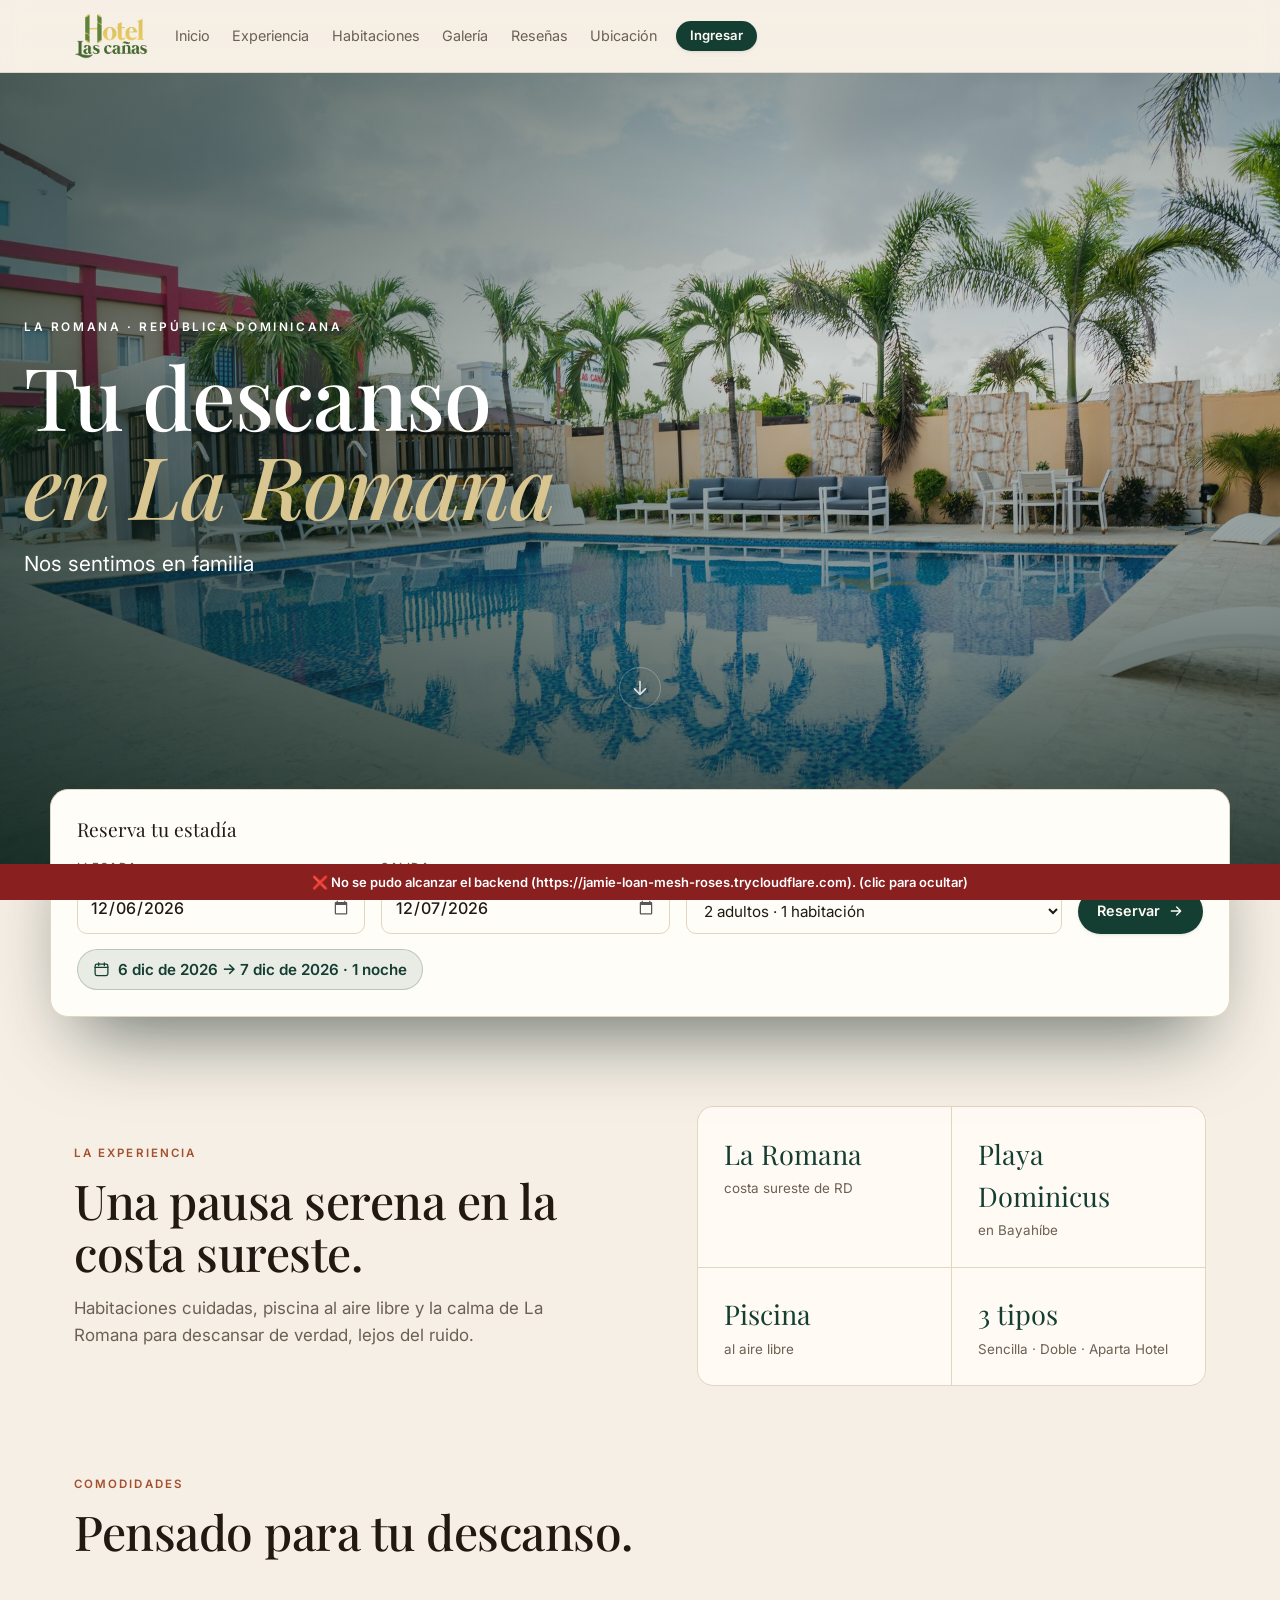
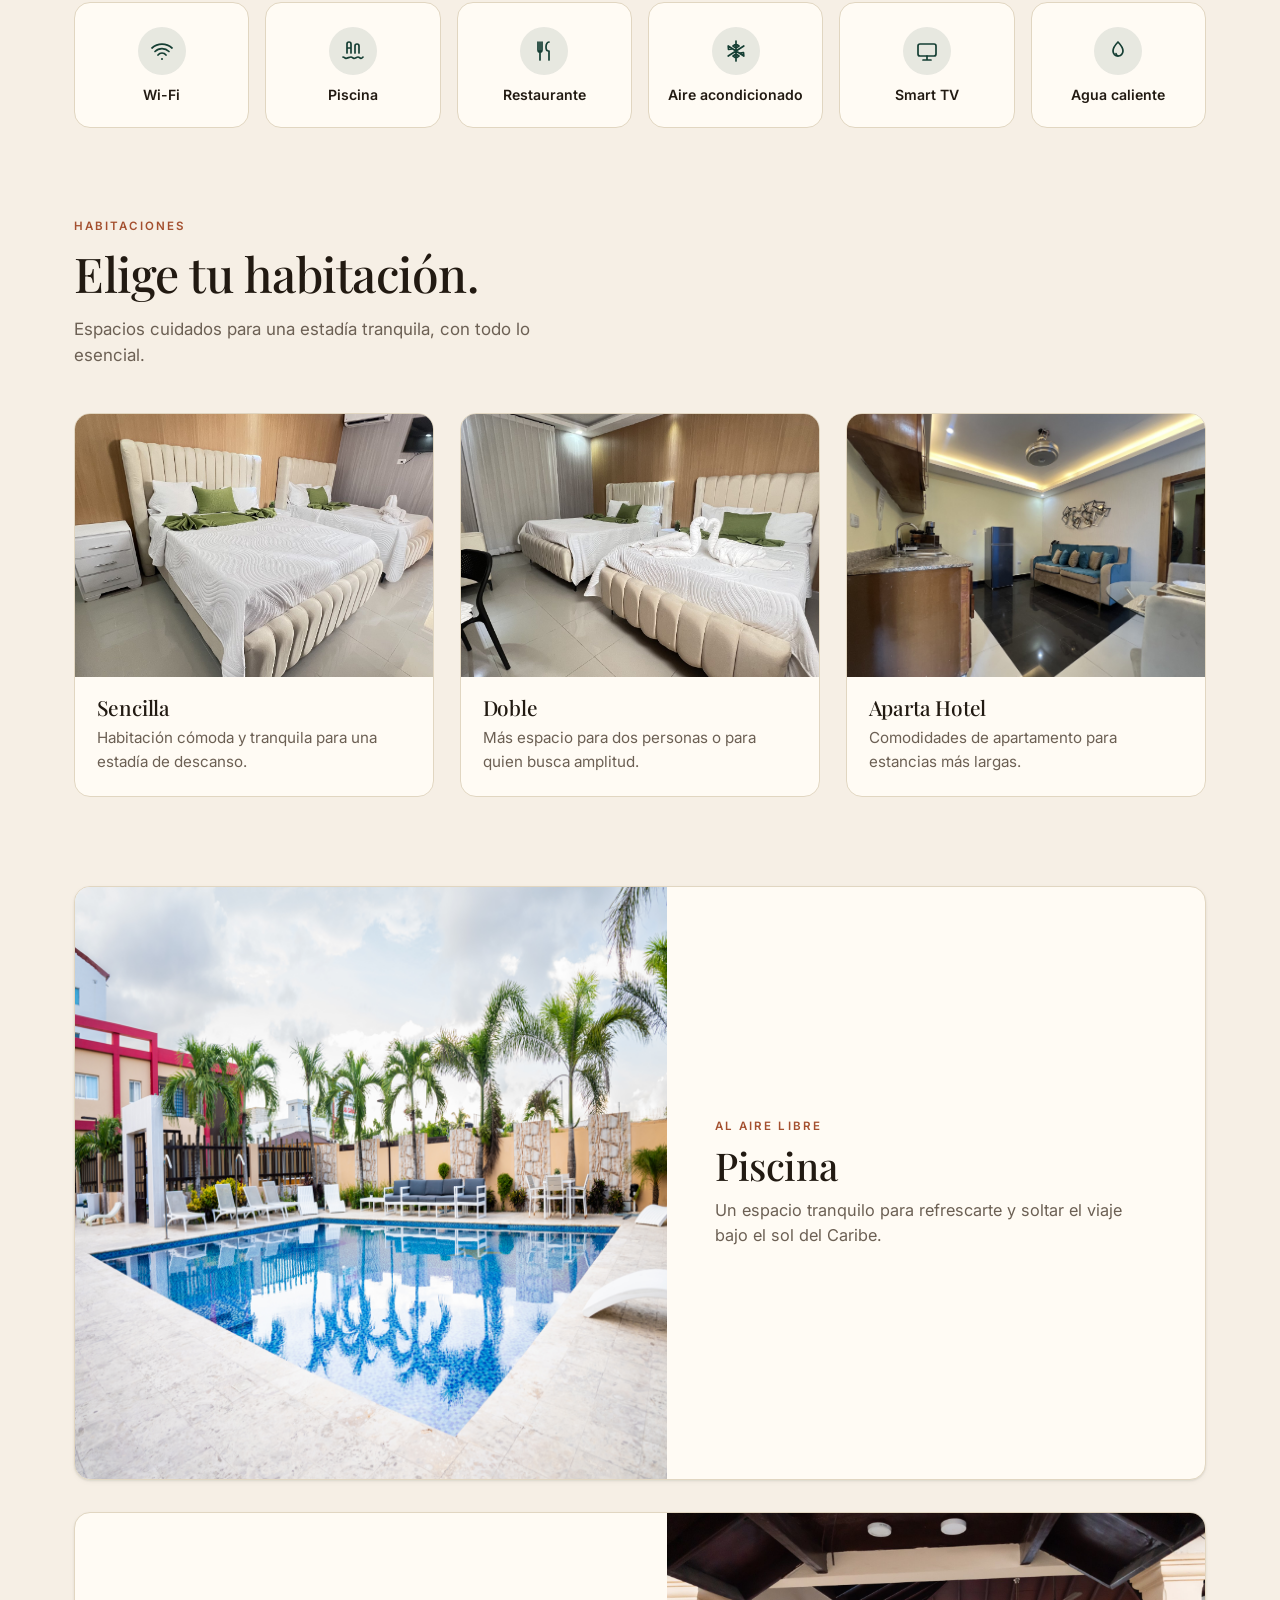
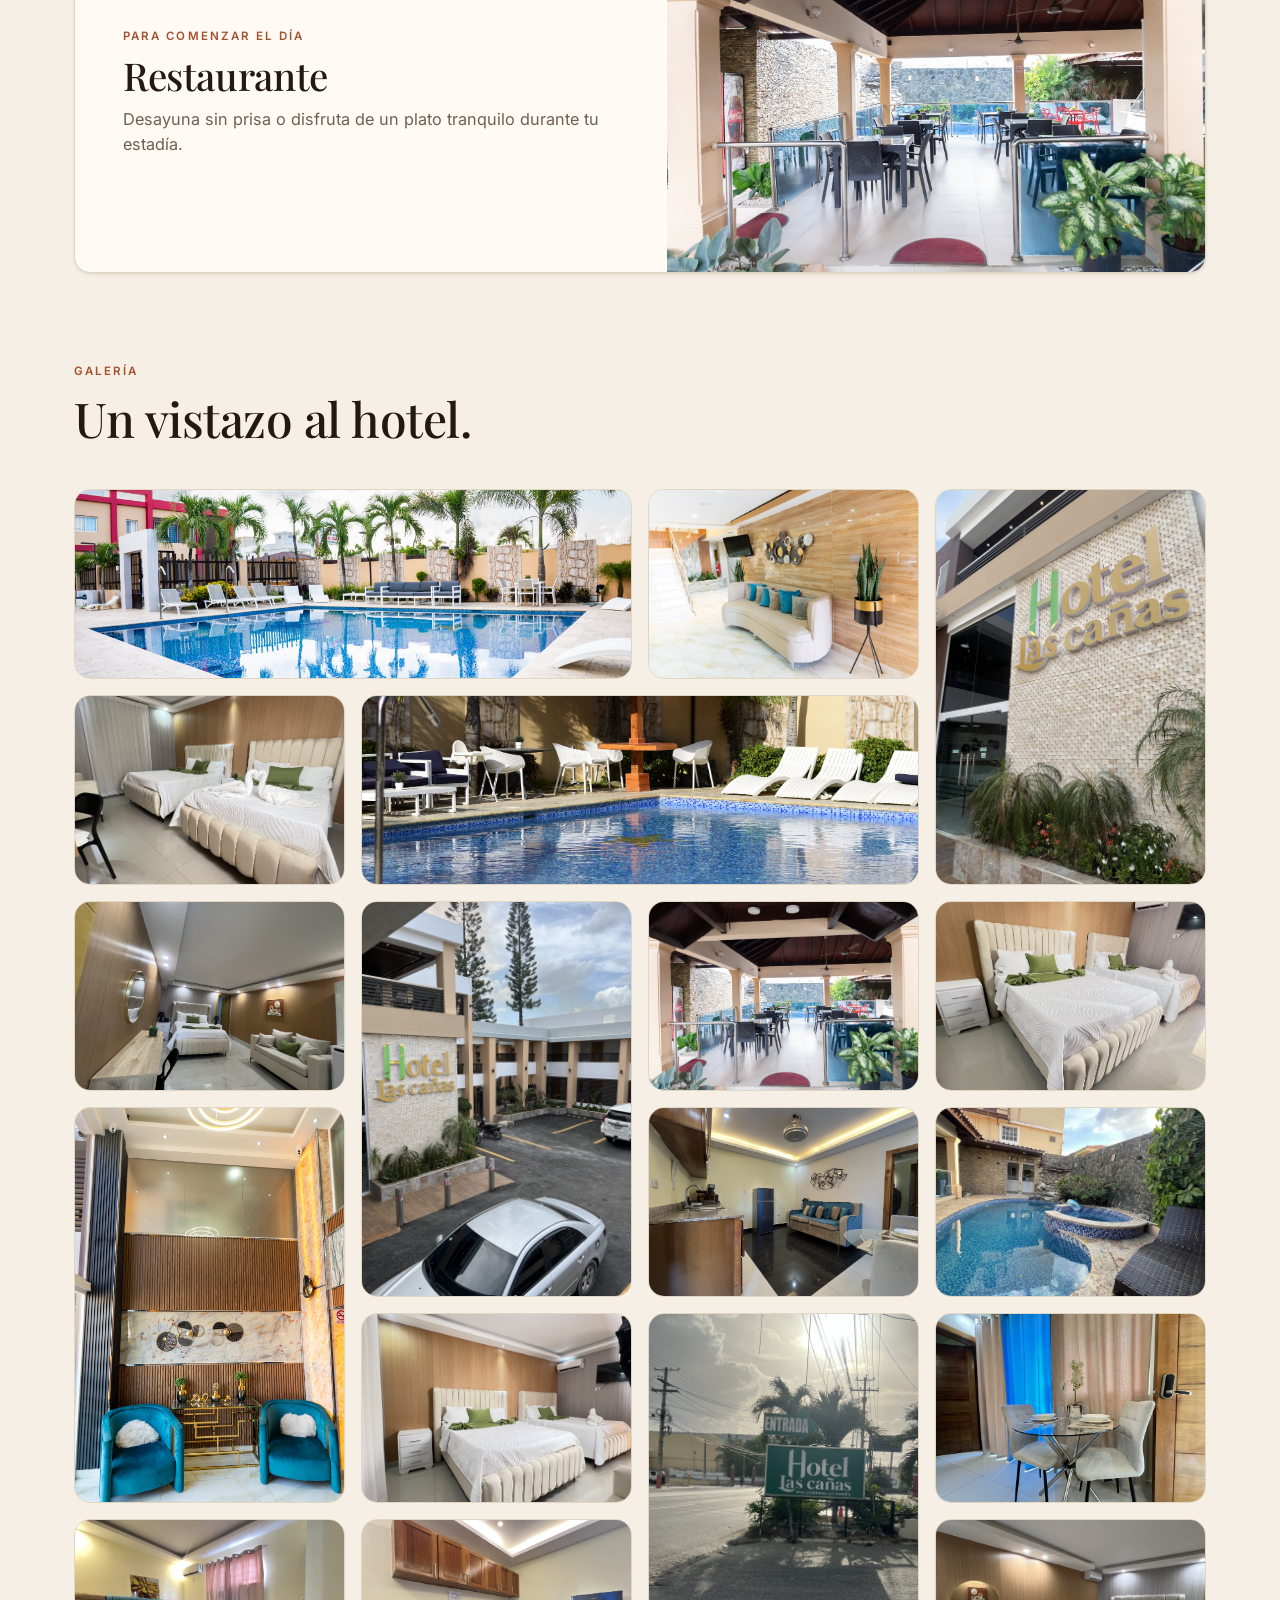
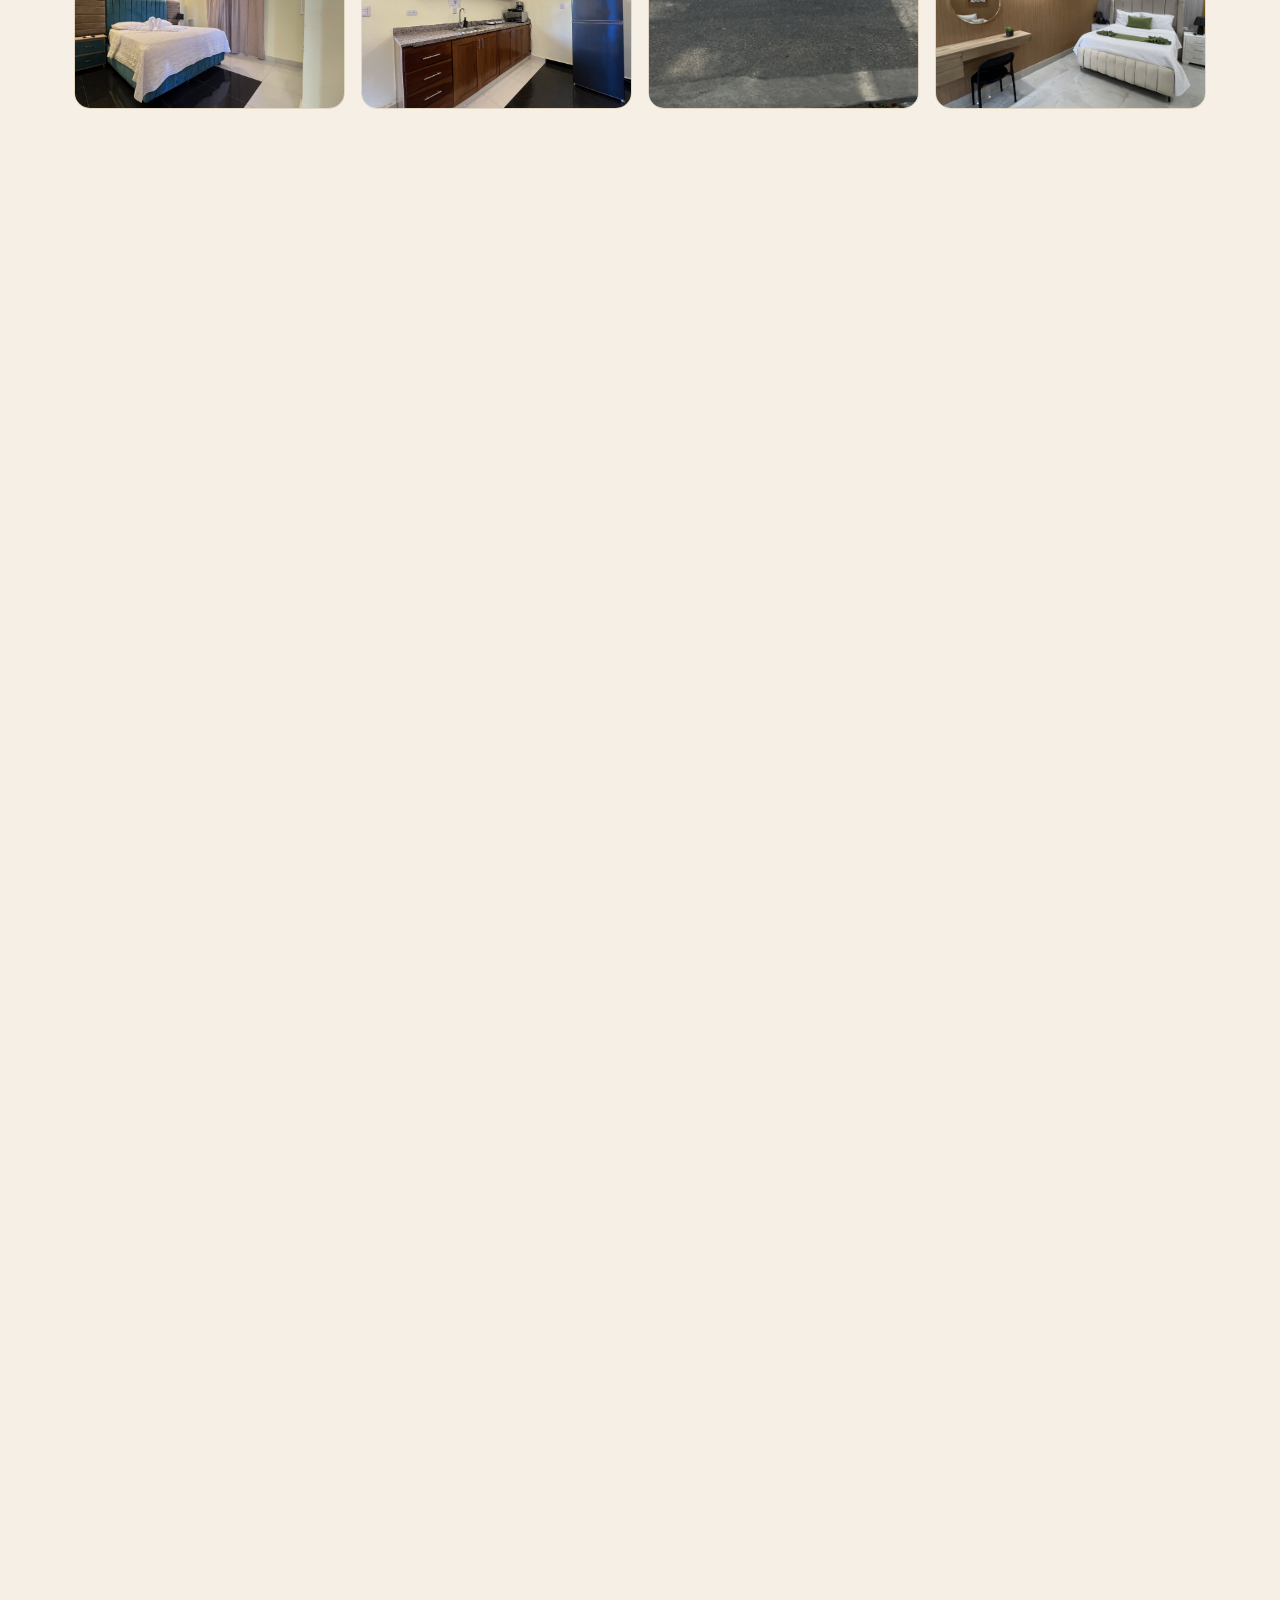
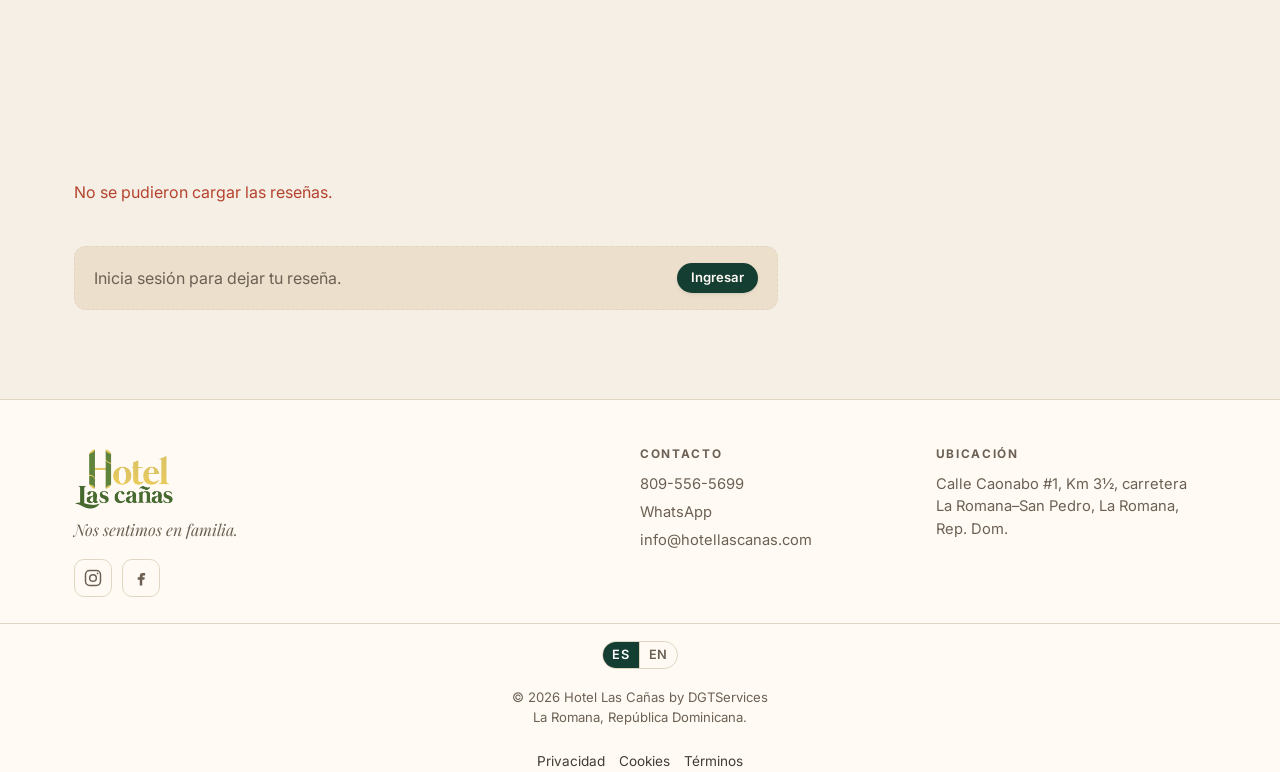
==== index.html @ 2f48aebf "Favicon: usar el logo del hotel (H de cañas) en vez del icono generico Nuevo favicon.png/ico + apple" ====
<!doctype html>
<html lang="es-DO">
<head>
  <meta charset="utf-8" />
  <meta name="viewport" content="width=device-width, initial-scale=1" />
  <title>Hotel Las Cañas · La Romana</title>
  <meta name="description" content="Hotel Las Cañas, un hotel acogedor en La Romana, República Dominicana, en la costa sureste cerca de Playa Dominicus. Tu descanso en La Romana." />
  <meta name="theme-color" content="#153e33" />
  <link rel="icon" type="image/png" href="favicon.png" />
  <link rel="icon" type="image/x-icon" href="favicon.ico" />
  <link rel="apple-touch-icon" href="apple-touch-icon.png" />

  <!-- Aplica el tema antes de pintar (script externo, compatible con CSP estricta). -->
  <script src="theme-init.js?v=20261021d"></script>

  <!-- Pares tipográficos de los temas (serif de títulos + sans de cuerpo). -->
  <link rel="preconnect" href="https://fonts.googleapis.com" />
  <link rel="preconnect" href="https://fonts.gstatic.com" crossorigin />
  <link rel="stylesheet" href="https://fonts.googleapis.com/css2?family=Cormorant+Garamond:wght@500;600;700&family=Inter:wght@400;500;600;700&family=Manrope:wght@400;500;600;700&family=Playfair+Display:wght@500;600;700&display=swap" />

  <link rel="stylesheet" href="styles.css?v=20261021d" />
</head>
<body>
  <!-- Enlace de salto para accesibilidad por teclado -->
  <a class="skip-link" href="#contenido" data-i18n="nav.skip">Saltar al contenido</a>

  <!-- Indicador de progreso de scroll (barra fina, color de acento del tema) -->
  <div class="scroll-progress" id="scrollProgress" aria-hidden="true"><i></i></div>

  <!-- ===== Barra de navegación ===== -->
  <header class="nav" id="top">
    <div class="nav__inner">
      <a class="brand" href="#top" aria-label="Hotel Las Cañas, inicio" data-i18n-aria="nav.brandAria">
        <img class="brand__logo brand__logo--claro" src="assets/logo-lascanas.png" alt="Hotel Las Cañas" width="74" height="46" />
        <img class="brand__logo brand__logo--oscuro" src="assets/logo-lascanas-oro.png" alt="" aria-hidden="true" width="74" height="46" />
      </a>

      <nav class="nav__links" aria-label="Secciones del sitio" data-i18n-aria="nav.sectionsAria">
        <a href="#top" data-i18n="nav.inicio">Inicio</a>
        <a href="#experiencia" data-i18n="nav.experiencia">Experiencia</a>
        <a href="#habitaciones" data-i18n="nav.habitaciones">Habitaciones</a>
        <a href="#galeria" data-i18n="nav.galeria">Galería</a>
        <a href="#resenas" data-i18n="nav.resenas">Reseñas</a>
        <a href="#ubicacion" data-i18n="nav.ubicacion">Ubicación</a>
      </nav>

      <!-- Cuenta + "Cancelar reserva": junto a Ubicación -->
      <button type="button" class="linkish nav__cancel" id="openCancel" data-i18n="nav.cancelar" hidden>Cancelar reserva</button>
      <div class="account" id="account" aria-live="polite">
        <!-- JS inserta: botones Ingresar/Crear cuenta  ó  nombre + Salir -->
      </div>

      <div class="nav__actions">
        <!-- Selector de tema (oculto por CSS; se conserva el markup para app.js) -->
        <div class="theme" id="theme">
          <button type="button" class="theme__btn" id="themeBtn" aria-haspopup="true" aria-expanded="false" aria-controls="themeMenu">
            <svg viewBox="0 0 24 24" width="17" height="17" fill="none" stroke="currentColor" stroke-width="1.7" stroke-linecap="round" stroke-linejoin="round" aria-hidden="true"><circle cx="13.5" cy="6.5" r="1.3"/><circle cx="17.5" cy="10.5" r="1.3"/><circle cx="8.5" cy="7.5" r="1.3"/><circle cx="6.5" cy="12.5" r="1.3"/><path d="M12 3a9 9 0 1 0 0 18c.9 0 1.5-.7 1.5-1.5 0-.4-.2-.8-.4-1-.3-.3-.4-.6-.4-1 0-.8.7-1.5 1.5-1.5H16a5 5 0 0 0 5-5c0-4.4-4-8-9-8Z"/></svg>
            <span class="theme__label" data-i18n="theme.btn">Tema</span>
          </button>
          <div class="theme__menu" id="themeMenu" role="menu" aria-label="Elegir tema" data-i18n-aria="theme.menuAria" hidden>
            <p class="theme__title" data-i18n="theme.title">Tema</p>
            <button type="button" class="theme__opt" role="menuitemradio" data-theme="esmeralda" aria-checked="true">
              <span class="theme__swatch" aria-hidden="true"><i style="background:#153e33"></i><i style="background:#bd603f"></i><i style="background:#f6efe5"></i></span>
              Esmeralda
            </button>
            <button type="button" class="theme__opt" role="menuitemradio" data-theme="costa-azul" aria-checked="false">
              <span class="theme__swatch" aria-hidden="true"><i style="background:#16324f"></i><i style="background:#bf9638"></i><i style="background:#edf2f3"></i></span>
              Costa Azul
            </button>
            <button type="button" class="theme__opt" role="menuitemradio" data-theme="carbon-oro" aria-checked="false">
              <span class="theme__swatch" aria-hidden="true"><i style="background:#191813"></i><i style="background:#c9a96b"></i><i style="background:#ece7df"></i></span>
              Carbón &amp; Oro
            </button>
            <button type="button" class="theme__opt" role="menuitemradio" data-theme="editorial-blanco" aria-checked="false">
              <span class="theme__swatch" aria-hidden="true"><i style="background:#1a1a1a"></i><i style="background:#b0553c"></i><i style="background:#faf8f3"></i></span>
              Editorial Blanco
            </button>
          </div>
        </div>

        <!-- Menú móvil -->
        <button type="button" class="nav__burger" id="burger" aria-expanded="false" aria-controls="mobileMenu" aria-label="Abrir menú" data-i18n-aria="nav.burger">
          <span></span><span></span><span></span>
        </button>
      </div>
    </div>

    <!-- Menú desplegable en móvil -->
    <div class="nav__mobile" id="mobileMenu" hidden>
      <a href="#experiencia" data-i18n="nav.experiencia">Experiencia</a>
      <a href="#habitaciones" data-i18n="nav.habitaciones">Habitaciones</a>
      <a href="#galeria" data-i18n="nav.galeria">Galería</a>
      <a href="#resenas" data-i18n="nav.resenas">Reseñas</a>
      <a href="#ubicacion" data-i18n="nav.ubicacion">Ubicación</a>
      <a href="https://wa.me/18095565699" target="_blank" rel="noopener" data-c="wa">WhatsApp</a>
      <button type="button" class="linkish" id="openCancelMobile" data-i18n="nav.cancelar">Cancelar reserva</button>
      <div class="account account--mobile" id="accountMobile"></div>
    </div>
  </header>

  <main id="contenido">
    <!-- ===== Hero cinematográfico a sangre completa ===== -->
    <section class="hero" id="inicio" aria-labelledby="heroTitle">
      <div class="hero__media">
        <img class="hero__img" src="assets/hero.jpg?v=20261021d" alt="Piscina del Hotel Las Cañas rodeada de palmeras" />
        <div class="hero__scrim" aria-hidden="true"></div>
      </div>
      <div class="hero__content">
        <p class="hero__eyebrow reveal" data-i18n="hero.eyebrow">La Romana · República Dominicana</p>
        <h1 id="heroTitle" class="hero__title reveal" data-i18n-html="hero.title">Tu descanso<br /><em>en La Romana</em></h1>
        <p class="hero__lede reveal" data-i18n="hero.lede">
          Nos sentimos en familia
        </p>
      </div>
      <a class="hero__scroll" href="#experiencia" aria-label="Desplázate para ver más" data-i18n-aria="hero.scrollAria">
        <svg viewBox="0 0 24 24" width="22" height="22" fill="none" stroke="currentColor" stroke-width="1.8" stroke-linecap="round" stroke-linejoin="round" aria-hidden="true"><path d="M12 5v14M6 13l6 6 6-6"/></svg>
      </a>
    </section>

    <!-- ===== Barra de reserva flotante (superpuesta al hero) ===== -->
    <div class="bookingwrap">
      <section class="bookingbar" id="reservar" aria-labelledby="bookingTitle">
        <h2 id="bookingTitle" class="sr-only" data-i18n="booking.srTitle">Buscar disponibilidad</h2>
        <form class="booking__card" id="reservaForm" novalidate>
          <p class="booking__cardtitle" data-i18n="booking.cardtitle">Reserva tu estadía</p>
          <div class="booking__grid">
            <div class="field field--date">
              <label for="llegada" data-i18n="booking.llegada">Llegada</label>
              <input type="date" id="llegada" name="llegada" required autocomplete="off" />
            </div>
            <div class="field field--date">
              <label for="salida" data-i18n="booking.salida">Salida</label>
              <input type="date" id="salida" name="salida" required autocomplete="off" />
            </div>
            <div class="field">
              <label for="huespedes" data-i18n="booking.huespedes">Huéspedes</label>
              <select id="huespedes" name="huespedes">
                <option value="1 adulto · 1 habitación" data-i18n="booking.g1">1 adulto · 1 habitación</option>
                <option value="2 adultos · 1 habitación" selected data-i18n="booking.g2">2 adultos · 1 habitación</option>
                <option value="3 adultos · 1 habitación" data-i18n="booking.g3">3 adultos · 1 habitación</option>
                <option value="4 adultos · 2 habitaciones" data-i18n="booking.g4">4 adultos · 2 habitaciones</option>
              </select>
            </div>
            <button type="submit" class="btn btn--solid booking__go" id="verDisponibilidad">
              <span data-i18n="booking.go">Reservar</span>
              <svg viewBox="0 0 24 24" width="16" height="16" fill="none" stroke="currentColor" stroke-width="2" stroke-linecap="round" stroke-linejoin="round" aria-hidden="true"><path d="M5 12h14M13 6l6 6-6 6"/></svg>
            </button>
          </div>
          <p class="booking__summary" id="fechasResumen" aria-live="polite" hidden>
            <svg viewBox="0 0 24 24" width="17" height="17" fill="none" stroke="currentColor" stroke-width="1.8" stroke-linecap="round" stroke-linejoin="round" aria-hidden="true"><rect x="3" y="4.5" width="18" height="16" rx="2.5"/><path d="M3 9h18M8 2.5v4M16 2.5v4"/></svg>
            <span id="fechasResumenText"></span>
          </p>
          <p class="booking__hint" id="bookingHint" role="status"></p>
        </form>
      </section>
    </div>

    <!-- ===== Intro / experiencia + datos ===== -->
    <section class="section intro" id="experiencia" aria-labelledby="introTitle">
      <div class="shell intro__grid">
        <div class="intro__text reveal">
          <p class="eyebrow" data-i18n="intro.eyebrow">La experiencia</p>
          <h2 id="introTitle" data-i18n="intro.title">Una pausa serena en la costa sureste.</h2>
          <p class="lede" data-i18n="intro.lede">
            Habitaciones cuidadas, piscina al aire libre y la calma de La Romana
            para descansar de verdad, lejos del ruido.
          </p>
        </div>
        <ul class="intro__stats reveal">
          <li><span class="intro__stat" data-i18n="intro.stat1">La Romana</span><span class="intro__lbl" data-i18n="intro.lbl1">costa sureste de RD</span></li>
          <li><span class="intro__stat" data-i18n="intro.stat2">Playa Dominicus</span><span class="intro__lbl" data-i18n="intro.lbl2">en Bayahíbe</span></li>
          <li><span class="intro__stat" data-i18n="intro.stat3">Piscina</span><span class="intro__lbl" data-i18n="intro.lbl3">al aire libre</span></li>
          <li><span class="intro__stat" data-i18n="intro.stat4">3 tipos</span><span class="intro__lbl" data-i18n="intro.lbl4">Sencilla · Doble · Aparta Hotel</span></li>
        </ul>
      </div>
    </section>

    <!-- ===== Amenidades con iconos ===== -->
    <section class="section amenities" aria-labelledby="amTitle">
      <div class="shell">
        <div class="section__head reveal">
          <p class="eyebrow" data-i18n="am.eyebrow">Comodidades</p>
          <h2 id="amTitle" data-i18n="am.title">Pensado para tu descanso.</h2>
        </div>
        <ul class="amenities__grid reveal">
          <li class="amenity">
            <span class="amenity__ic" aria-hidden="true"><svg viewBox="0 0 24 24" width="24" height="24" fill="none" stroke="currentColor" stroke-width="1.7" stroke-linecap="round" stroke-linejoin="round"><path d="M5 12.5a10 10 0 0 1 14 0M2 9a15 15 0 0 1 20 0M8 16a5 5 0 0 1 8 0"/><circle cx="12" cy="20" r="1" fill="currentColor" stroke="none"/></svg></span>
            <span class="amenity__name" data-i18n="am.wifi">Wi-Fi</span>
          </li>
          <li class="amenity">
            <span class="amenity__ic" aria-hidden="true"><svg viewBox="0 0 24 24" width="24" height="24" fill="none" stroke="currentColor" stroke-width="1.7" stroke-linecap="round" stroke-linejoin="round"><path d="M2 18c1.5 0 1.5 1.3 3 1.3S8.5 18 10 18s1.5 1.3 3 1.3S15.5 18 17 18s1.5 1.3 3 1.3 1.5-1.3 2-1.3M6 14V5a2 2 0 0 1 4 0v9M6 9h4M14 14V7a2 2 0 0 1 4 0v7"/></svg></span>
            <span class="amenity__name" data-i18n="am.piscina">Piscina</span>
          </li>
          <li class="amenity">
            <span class="amenity__ic" aria-hidden="true"><svg viewBox="0 0 24 24" width="24" height="24" fill="none" stroke="currentColor" stroke-width="1.7" stroke-linecap="round" stroke-linejoin="round"><path d="M6 3v8a2 2 0 0 0 4 0V3M8 3v18M17 3c-1.7 0-3 2-3 5s1 4 2.5 4H17v9"/></svg></span>
            <span class="amenity__name" data-i18n="am.restaurante">Restaurante</span>
          </li>
          <li class="amenity">
            <span class="amenity__ic" aria-hidden="true"><svg viewBox="0 0 24 24" width="24" height="24" fill="none" stroke="currentColor" stroke-width="1.7" stroke-linecap="round" stroke-linejoin="round"><path d="M12 2v20M4.2 7l15.6 10M19.8 7 4.2 17M12 5l-3 2 3 2 3-2zM12 19l-3-2 3-2 3 2zM4.2 7l.3 3.5 3.5-.7M19.8 17l-.3-3.5-3.5.7"/></svg></span>
            <span class="amenity__name" data-i18n="am.aire">Aire acondicionado</span>
          </li>
          <li class="amenity">
            <span class="amenity__ic" aria-hidden="true"><svg viewBox="0 0 24 24" width="24" height="24" fill="none" stroke="currentColor" stroke-width="1.7" stroke-linecap="round" stroke-linejoin="round"><rect x="3" y="5" width="18" height="12" rx="2"/><path d="M8 21h8M12 17v4"/></svg></span>
            <span class="amenity__name" data-i18n="am.tv">Smart TV</span>
          </li>
          <li class="amenity">
            <span class="amenity__ic" aria-hidden="true"><svg viewBox="0 0 24 24" width="24" height="24" fill="none" stroke="currentColor" stroke-width="1.7" stroke-linecap="round" stroke-linejoin="round"><path d="M12 3s5 5.2 5 9a5 5 0 0 1-10 0c0-3.8 5-9 5-9Z"/><path d="M12 17a3 3 0 0 1-2-2.5"/></svg></span>
            <span class="amenity__name" data-i18n="am.agua">Agua caliente</span>
          </li>
        </ul>
      </div>
    </section>

    <!-- ===== Catálogo de habitaciones (/api/catalogo) ===== -->
    <section class="section rooms" aria-labelledby="roomsTitle">
      <div class="shell">
        <div class="section__head reveal">
          <p class="eyebrow" data-i18n="rooms.eyebrow">Habitaciones</p>
          <h2 id="roomsTitle" data-i18n="rooms.title">Elige tu habitación.</h2>
          <p class="lede" data-i18n="rooms.lede">Espacios cuidados para una estadía tranquila, con todo lo esencial.</p>
        </div>
        <div class="rooms__grid" id="habitaciones">
          <p class="stay__loading" id="catalogoMsg" data-i18n="rooms.loading">Cargando habitaciones…</p>
        </div>
      </div>
    </section>

    <!-- ===== Experiencia editorial: piscina y restaurante ===== -->
    <section class="section features" aria-labelledby="featuresTitle">
      <h2 id="featuresTitle" class="sr-only" data-i18n="feat.srTitle">Piscina y restaurante</h2>
      <div class="shell features__stack">
        <article class="feature reveal">
          <figure class="feature__media"><img src="assets/piscina-grande.jpg" alt="Piscina grande del Hotel Las Cañas rodeada de palmeras" data-i18n-alt="feat.p.alt" loading="lazy" /></figure>
          <div class="feature__text">
            <p class="eyebrow" data-i18n="feat.p.eyebrow">Al aire libre</p>
            <h3 data-i18n="feat.p.title">Piscina</h3>
            <p data-i18n="feat.p.text">Un espacio tranquilo para refrescarte y soltar el viaje bajo el sol del Caribe.</p>
          </div>
        </article>
        <article class="feature feature--reverse reveal">
          <figure class="feature__media"><img src="assets/restaurante.jpg" alt="Mesa servida en el restaurante (imagen de muestra)" data-i18n-alt="feat.r.alt" loading="lazy" /></figure>
          <div class="feature__text">
            <p class="eyebrow" data-i18n="feat.r.eyebrow">Para comenzar el día</p>
            <h3 data-i18n="feat.r.title">Restaurante</h3>
            <p data-i18n="feat.r.text">Desayuna sin prisa o disfruta de un plato tranquilo durante tu estadía.</p>
          </div>
        </article>
      </div>
    </section>

    <!-- ===== Galería ===== -->
    <section class="section gallery" id="galeria" aria-labelledby="galTitle">
      <div class="shell">
        <div class="section__head reveal">
          <p class="eyebrow" data-i18n="gal.eyebrow">Galería</p>
          <h2 id="galTitle" data-i18n="gal.title">Un vistazo al hotel.</h2>
        </div>
        <div class="gallery__grid reveal" id="galeria-grid">
          <button type="button" class="gallery__item gallery__item--wide tilt3d"><img src="assets/hero.jpg?v=20261021d" alt="Piscina principal del hotel rodeada de palmeras" data-i18n-alt="gal.piscinaMain" loading="lazy" /></button>
          <button type="button" class="gallery__item tilt3d"><img src="assets/recepcion.jpg" alt="Recepción y lobby del hotel" data-i18n-alt="gal.recepcion" loading="lazy" /></button>
          <button type="button" class="gallery__item gallery__item--tall tilt3d"><img src="assets/fachada-logo.jpg" alt="Fachada con el logo del Hotel Las Cañas" loading="lazy" /></button>
          <button type="button" class="gallery__item tilt3d"><img src="assets/habitacion-doble.jpg" alt="Habitación doble" data-i18n-alt="gal.doble" loading="lazy" /></button>
          <button type="button" class="gallery__item gallery__item--wide tilt3d"><img src="assets/piscina-panoramica.jpg?v=20261021d" alt="Vista panorámica de la piscina" loading="lazy" /></button>
          <button type="button" class="gallery__item tilt3d"><img src="assets/suite.jpg" alt="Habitación amplia con sala de estar" loading="lazy" /></button>
          <button type="button" class="gallery__item gallery__item--tall tilt3d"><img src="assets/ubicacion.jpg" alt="Fachada y exterior del hotel" data-i18n-alt="gal.fachada" loading="lazy" /></button>
          <button type="button" class="gallery__item tilt3d"><img src="assets/restaurante.jpg" alt="Restaurante y terraza del hotel" data-i18n-alt="gal.restaurante" loading="lazy" /></button>
          <button type="button" class="gallery__item tilt3d"><img src="assets/habitacion-sencilla.jpg" alt="Habitación sencilla" data-i18n-alt="gal.sencilla" loading="lazy" /></button>
          <button type="button" class="gallery__item gallery__item--tall tilt3d"><img src="assets/lobby.jpg" alt="Sala de espera del lobby" loading="lazy" /></button>
          <button type="button" class="gallery__item tilt3d"><img src="assets/aparta-hotel.jpg" alt="Sala del Aparta Hotel" data-i18n-alt="gal.aparta" loading="lazy" /></button>
          <button type="button" class="gallery__item tilt3d"><img src="assets/piscina.jpg" alt="Piscina con jacuzzi del hotel" data-i18n-alt="gal.jacuzzi" loading="lazy" /></button>
          <button type="button" class="gallery__item tilt3d"><img src="assets/habitacion-02.jpg" alt="Habitación con dos camas" loading="lazy" /></button>
          <button type="button" class="gallery__item gallery__item--tall tilt3d"><img src="assets/entrada.jpg" alt="Entrada principal del hotel" loading="lazy" /></button>
          <button type="button" class="gallery__item tilt3d"><img src="assets/aparta-comedor.jpg" alt="Comedor del Aparta Hotel" loading="lazy" /></button>
          <button type="button" class="gallery__item tilt3d"><img src="assets/aparta-habitacion.jpg" alt="Dormitorio del Aparta Hotel" loading="lazy" /></button>
          <button type="button" class="gallery__item tilt3d"><img src="assets/aparta-cocina.jpg" alt="Cocina del Aparta Hotel" loading="lazy" /></button>
          <button type="button" class="gallery__item tilt3d"><img src="assets/habitacion-03.jpg" alt="Habitación con escritorio y cama" loading="lazy" /></button>
        </div>
      </div>
    </section>

    <!-- ===== Ubicación ===== -->
    <section class="section place" id="ubicacion" aria-labelledby="placeTitle">
      <div class="shell place__grid">
        <div class="place__text reveal">
          <p class="eyebrow" data-i18n="place.eyebrow">Dónde estamos</p>
          <h2 id="placeTitle" data-i18n="place.title">La Romana.</h2>
          <p class="lede" data-i18n="place.lede">
            En la costa sureste de la República Dominicana, cerca de Playa Dominicus.
            Ideal para unos días de descanso con el mar a la mano.
          </p>
          <p class="place__addr" data-c-text="addr">Calle Caonabo #1, Km 3½, carretera La Romana–San Pedro, La Romana, Rep. Dom.</p>
          <div class="place__cta">
            <a class="btn btn--solid" href="https://www.google.com/maps/search/Hotel+Las+Ca%C3%B1as+Calle+Caonabo+La+Romana" target="_blank" rel="noopener">
              <span data-i18n="place.map">Ver en el mapa</span>
              <svg viewBox="0 0 24 24" width="16" height="16" fill="none" stroke="currentColor" stroke-width="2" stroke-linecap="round" stroke-linejoin="round" aria-hidden="true"><path d="M7 17 17 7M9 7h8v8"/></svg>
            </a>
            <a class="btn btn--ghost" href="tel:8095565699" data-c="tel">
              <svg viewBox="0 0 24 24" width="16" height="16" fill="none" stroke="currentColor" stroke-width="2" stroke-linecap="round" stroke-linejoin="round" aria-hidden="true"><path d="M22 16.9v3a2 2 0 0 1-2.2 2 19.8 19.8 0 0 1-8.6-3.1 19.5 19.5 0 0 1-6-6 19.8 19.8 0 0 1-3.1-8.6A2 2 0 0 1 4.1 2h3a2 2 0 0 1 2 1.7c.1 1 .4 1.9.7 2.8a2 2 0 0 1-.5 2.1L8.1 9.9a16 16 0 0 0 6 6l1.3-1.3a2 2 0 0 1 2.1-.5c.9.3 1.8.6 2.8.7a2 2 0 0 1 1.7 2Z"/></svg>
              <span data-c-text="tel">809-556-5699</span>
            </a>
          </div>
        </div>
        <figure class="place__photo reveal">
          <img src="assets/ubicacion.jpg" alt="Fachada y exterior del Hotel Las Cañas" loading="lazy" />
        </figure>
      </div>

      <div class="shell nearby reveal">
        <p class="eyebrow" data-i18n="nearby.eyebrow">Cerca del hotel</p>
        <h3 class="nearby__title" data-i18n="nearby.title">Qué visitar en La Romana y alrededores</h3>
        <div class="nearby__grid">
          <article class="nearby__card tilt3d">
            <img class="nearby__img" src="assets/sitios/altos-chavon.jpg" alt="Altos de Chavón, aldea mediterránea de piedra sobre el río Chavón" data-i18n-alt="nearby.img1" loading="lazy" />
            <div class="nearby__body">
              <h4>Altos de Chavón</h4>
              <p data-i18n="nearby.c1">Aldea mediterránea de piedra con talleres de arte, un anfiteatro y vistas al río Chavón.</p>
              <a href="https://www.google.com/maps/search/Altos+de+Chav%C3%B3n+La+Romana" target="_blank" rel="noopener" data-i18n="nearby.map">Ver en el mapa →</a>
            </div>
          </article>
          <article class="nearby__card tilt3d">
            <img class="nearby__img" src="assets/sitios/cueva-maravillas.jpg" alt="Cueva de las Maravillas con arte rupestre taíno y estalactitas" data-i18n-alt="nearby.img2" loading="lazy" />
            <div class="nearby__body">
              <h4>Cueva de las Maravillas</h4>
              <p data-i18n="nearby.c2">Arte rupestre taíno y formaciones de estalactitas, sobre la misma carretera hacia San Pedro.</p>
              <a href="https://www.google.com/maps/search/Cueva+de+las+Maravillas" target="_blank" rel="noopener" data-i18n="nearby.map">Ver en el mapa →</a>
            </div>
          </article>
          <article class="nearby__card tilt3d">
            <img class="nearby__img" src="assets/sitios/isla-catalina.jpg" alt="Isla Catalina, playa de arena blanca y arrecifes de coral" data-i18n-alt="nearby.img3" loading="lazy" />
            <div class="nearby__body">
              <h4>Isla Catalina</h4>
              <p data-i18n="nearby.c3">Playas de arena blanca y arrecifes de coral para bucear y hacer snorkel, frente a la costa.</p>
              <a href="https://www.google.com/maps/search/Isla+Catalina+La+Romana" target="_blank" rel="noopener" data-i18n="nearby.map">Ver en el mapa →</a>
            </div>
          </article>
          <article class="nearby__card tilt3d">
            <img class="nearby__img" src="assets/sitios/isla-saona.jpg" alt="Bayahíbe e Isla Saona, playas paradisíacas del Caribe" data-i18n-alt="nearby.img4" loading="lazy" />
            <div class="nearby__body">
              <h4>Bayahíbe e Isla Saona</h4>
              <p data-i18n="nearby.c4">Pueblo de pescadores y punto de salida en catamarán hacia la paradisíaca Isla Saona.</p>
              <a href="https://www.google.com/maps/search/Bayah%C3%ADbe" target="_blank" rel="noopener" data-i18n="nearby.map">Ver en el mapa →</a>
            </div>
          </article>
          <article class="nearby__card tilt3d">
            <img class="nearby__img" src="assets/sitios/marina-casa-de-campo.jpg" alt="Marina Casa de Campo con yates y restaurantes de lujo" data-i18n-alt="nearby.img5" loading="lazy" />
            <div class="nearby__body">
              <h4>Marina Casa de Campo</h4>
              <p data-i18n="nearby.c5">Puerto de lujo con restaurantes, boutiques y yates, a pocos minutos del hotel.</p>
              <a href="https://www.google.com/maps/search/Marina+Casa+de+Campo+La+Romana" target="_blank" rel="noopener" data-i18n="nearby.map">Ver en el mapa →</a>
            </div>
          </article>
          <article class="nearby__card tilt3d">
            <img class="nearby__img" src="assets/sitios/playa-dominicus.jpg" alt="Playa Dominicus, arena blanca y aguas turquesa en Bayahíbe" data-i18n-alt="nearby.img6" loading="lazy" />
            <div class="nearby__body">
              <h4>Playa Dominicus</h4>
              <p data-i18n="nearby.c6">Arena blanca y aguas turquesa en Bayahíbe, una de las mejores playas del sureste para un día de sol.</p>
              <a href="https://www.google.com/maps/search/Playa+Dominicus+Bayahibe" target="_blank" rel="noopener" data-i18n="nearby.map">Ver en el mapa →</a>
            </div>
          </article>
        </div>
        <p class="nearby__note" data-i18n="nearby.note">Distancias y tiempos son aproximados; conviene confirmarlos antes de salir.</p>
      </div>
    </section>

    <!-- ===== Reseñas de huéspedes (GET/POST /api/resenas) ===== -->
    <section class="section reviews" id="resenas" aria-labelledby="reviewsTitle">
      <div class="shell">
        <div class="section__head reveal">
          <p class="eyebrow" data-i18n="rev.eyebrow">Reseñas</p>
          <h2 id="reviewsTitle" data-i18n="rev.title">Reseñas de huéspedes</h2>
          <p class="lede" data-i18n="rev.lede">Lo que cuentan quienes ya se hospedaron con nosotros.</p>
        </div>
        <div class="reviews__list" id="reviewsList" aria-live="polite">
          <p class="reviews__loading" data-i18n="rev.loading">Cargando reseñas…</p>
        </div>
        <!-- JS inserta el formulario (con sesión) o el aviso de inicio de sesión -->
        <div class="reviews__formwrap" id="reviewsFormWrap"></div>
      </div>
    </section>
  </main>

  <!-- ===== Pie ===== -->
  <footer class="foot">
    <div class="foot__inner">
      <div class="foot__brand">
        <img class="brand__logo brand__logo--claro" src="assets/logo-lascanas.png" alt="Hotel Las Cañas" width="92" height="57" />
        <img class="brand__logo brand__logo--oscuro" src="assets/logo-lascanas-oro.png" alt="" aria-hidden="true" width="92" height="57" />
        <p class="foot__motto" data-i18n="foot.motto">Nos sentimos en familia.</p>
        <nav class="foot__social" aria-label="Redes sociales" data-i18n-aria="foot.socialAria">
          <a href="https://instagram.com/hotel_lascanas" target="_blank" rel="noopener" aria-label="Instagram de Hotel Las Cañas" data-c="ig">
            <svg viewBox="0 0 24 24" width="20" height="20" fill="none" stroke="currentColor" stroke-width="1.8" aria-hidden="true"><rect x="3" y="3" width="18" height="18" rx="5"/><circle cx="12" cy="12" r="4"/><circle cx="17.5" cy="6.5" r="1" fill="currentColor" stroke="none"/></svg>
          </a>
          <a href="https://facebook.com/hotelycabanaslascanas" target="_blank" rel="noopener" aria-label="Facebook de Hotel Las Cañas" data-c="fb">
            <svg viewBox="0 0 24 24" width="20" height="20" fill="currentColor" aria-hidden="true"><path d="M14 9h3V6h-3c-2.2 0-3.5 1.4-3.5 3.6V11H8v3h2.5v7h3v-7H16l.5-3h-2.5V9.8c0-.6.3-.8.9-.8Z"/></svg>
          </a>
        </nav>
      </div>
      <div class="foot__col">
        <h4 data-i18n="foot.contacto">Contacto</h4>
        <p><a href="tel:8095565699" data-c="tel"><span data-c-text="tel">809-556-5699</span></a></p>
        <p><a href="https://wa.me/18095565699" target="_blank" rel="noopener" data-c="wa">WhatsApp</a></p>
        <p><a href="mailto:info@hotellascanas.com" data-c="mail"><span data-c-text="mail">info@hotellascanas.com</span></a></p>
      </div>
      <div class="foot__col">
        <h4 data-i18n="foot.ubicacion">Ubicación</h4>
        <p data-c-text="addr">Calle Caonabo #1, Km 3½, carretera La Romana–San Pedro, La Romana, Rep. Dom.</p>
      </div>
    </div>
    <div class="foot__bar">
      <div class="foot__lang">
        <div class="lang" id="lang" role="group" aria-label="Idioma / Language">
          <button type="button" class="lang__opt" data-lang="es" lang="es" aria-pressed="true">ES</button>
          <button type="button" class="lang__opt" data-lang="en" lang="en" aria-pressed="false">EN</button>
        </div>
      </div>
      <p>© <span id="year"></span> <span data-i18n="foot.copy">Hotel Las Cañas by DGTServices</span><br /><span data-i18n="foot.copy2">La Romana, República Dominicana.</span></p>
      <nav class="foot__legal" aria-label="Documentos legales" data-i18n-aria="foot.legalAria">
        <a href="privacidad.html" data-i18n="foot.priv">Privacidad</a>
        <a href="cookies.html" data-i18n="foot.cookies">Cookies</a>
        <a href="terminos.html" data-i18n="foot.terms">Términos</a>
      </nav>
    </div>
  </footer>

  <!-- ===== Modal: autenticación (Ingresar / Crear cuenta) ===== -->
  <div class="modal" id="modalAuth" hidden>
    <div class="modal__backdrop" data-close></div>
    <div class="modal__box" role="dialog" aria-modal="true" aria-labelledby="authTitle">
      <button class="modal__x" type="button" data-close aria-label="Cerrar" data-i18n-aria="modal.close">
        <svg viewBox="0 0 24 24" width="20" height="20" fill="none" stroke="currentColor" stroke-width="2" stroke-linecap="round" aria-hidden="true"><path d="M6 6l12 12M18 6 6 18"/></svg>
      </button>
      <h2 id="authTitle" class="modal__title" data-i18n="auth.title">Ingresar</h2>
      <p class="modal__sub" data-i18n="auth.sub">Entra con tu cuenta para continuar. ¿Primera vez? Crea tu cuenta al reservar.</p>

      <form class="mform" id="panelLogin" novalidate>
        <div class="field">
          <label for="loginEmail" data-i18n="field.email">Correo</label>
          <input type="email" id="loginEmail" autocomplete="email" required placeholder="tu@correo.com" data-i18n-ph="ph.email" />
          <small class="field__err" id="loginEmailErr"></small>
        </div>
        <div class="field">
          <label for="loginPass" data-i18n="field.pass">Contraseña</label>
          <input type="password" id="loginPass" autocomplete="current-password" required minlength="6" placeholder="Tu contraseña" data-i18n-ph="ph.pass" />
          <small class="field__err" id="loginPassErr"></small>
        </div>
        <button class="btn btn--solid modal__submit" type="submit" id="btnLogin" data-i18n="auth.submit">Ingresar</button>
        <p class="modal__msg" id="loginMsg" role="alert"></p>
        <p class="step__alt"><button type="button" class="linkish" id="irRecuperar" data-i18n="auth.olvidaste">¿Olvidaste tu contraseña?</button></p>
      </form>
    </div>
  </div>

  <!-- ===== Modal: reserva en 3 pasos (1 cuenta · 2 habitación · 3 pago) ===== -->
  <div class="modal" id="modalReserva" hidden>
    <div class="modal__backdrop" data-close></div>
    <div class="modal__box" role="dialog" aria-modal="true" aria-labelledby="reservaTitle">
      <button class="modal__x" type="button" data-close aria-label="Cerrar" data-i18n-aria="modal.close">
        <svg viewBox="0 0 24 24" width="20" height="20" fill="none" stroke="currentColor" stroke-width="2" stroke-linecap="round" aria-hidden="true"><path d="M6 6l12 12M18 6 6 18"/></svg>
      </button>
      <h2 id="reservaTitle" class="modal__title" data-i18n="resv.title">Reservar</h2>
      <p class="modal__sub" id="reservaResumen"></p>

      <!-- Indicador de pasos -->
      <ol class="steps" id="steps" aria-label="Pasos de la reserva" data-i18n-aria="resv.stepsAria">
        <li class="steps__item is-current" id="stepDot1" data-i18n="resv.step1">Cuenta</li>
        <li class="steps__item" id="stepDot2" data-i18n="resv.step2">Habitación</li>
        <li class="steps__item" id="stepDot3" data-i18n="resv.step3">Pago</li>
      </ol>

      <!-- PASO 1: cuenta (registro o inicio de sesión) -->
      <div class="step" id="paso1">
        <!-- Crear cuenta -->
        <form class="mform" id="regForm" novalidate>
          <p class="step__hint" data-i18n="resv.regHint">Crea tu cuenta para continuar con la reserva.</p>
          <div class="field">
            <label for="rvNombre" data-i18n="field.nombre">Nombre completo</label>
            <input type="text" id="rvNombre" autocomplete="name" maxlength="30" placeholder="Tu nombre" data-i18n-ph="ph.nombre" />
            <small class="field__err" id="rvNombreErr"></small>
          </div>
          <div class="field">
            <label for="rvEmail" data-i18n="field.email">Correo</label>
            <input type="email" id="rvEmail" autocomplete="email" placeholder="tu@correo.com" data-i18n-ph="ph.email" />
            <small class="field__err" id="rvEmailErr"></small>
          </div>
          <div class="field">
            <label for="rvTel" data-i18n="field.tel">Teléfono</label>
            <input type="tel" id="rvTel" autocomplete="tel" maxlength="12" placeholder="809-000-0000" data-i18n-ph="ph.tel" />
            <small class="field__err" id="rvTelErr"></small>
          </div>
          <div class="grid2">
            <div class="field">
              <label for="rvCedula"><span data-i18n="field.cedula">Cédula</span> <span class="field__opt" data-i18n="field.opcional">(opcional)</span></label>
              <input type="text" id="rvCedula" autocomplete="off" maxlength="16" placeholder="000-0000000-0" data-i18n-ph="ph.cedula" />
            </div>
            <div class="field">
              <label for="rvPass" data-i18n="field.pass">Contraseña</label>
              <input type="password" id="rvPass" autocomplete="new-password" minlength="6" placeholder="Mínimo 6 caracteres" data-i18n-ph="ph.pass6" />
              <small class="field__err" id="rvPassErr"></small>
            </div>
          </div>
          <div class="field">
            <label for="rvDireccion"><span data-i18n="field.direccion">Dirección</span> <span class="field__opt" data-i18n="field.opcional">(opcional)</span></label>
            <input type="text" id="rvDireccion" autocomplete="street-address" maxlength="60" placeholder="Tu dirección" data-i18n-ph="ph.direccion" />
          </div>
          <label class="optin" for="rvPromos">
            <input type="checkbox" id="rvPromos" />
            <span class="optin__text" data-i18n="resv.promos">Quiero recibir ofertas y promociones por correo</span>
          </label>
          <button class="btn btn--solid modal__submit" type="submit" id="btnRegistro" data-i18n="resv.btnReg">Crear cuenta y continuar</button>
          <p class="modal__msg" id="regMsg" role="alert"></p>
          <p class="step__alt"><span data-i18n="resv.yaCuenta">¿Ya tienes cuenta?</span> <button type="button" class="linkish" id="irLogin" data-i18n="resv.iniciaSesion">Inicia sesión</button></p>
        </form>

        <!-- Iniciar sesión -->
        <form class="mform" id="loginPaso1" novalidate hidden>
          <p class="step__hint" data-i18n="resv.loginHint">Inicia sesión para continuar con la reserva.</p>
          <div class="field">
            <label for="lpEmail" data-i18n="field.email">Correo</label>
            <input type="email" id="lpEmail" autocomplete="email" placeholder="tu@correo.com" data-i18n-ph="ph.email" />
            <small class="field__err" id="lpEmailErr"></small>
          </div>
          <div class="field">
            <label for="lpPass" data-i18n="field.pass">Contraseña</label>
            <input type="password" id="lpPass" autocomplete="current-password" minlength="6" placeholder="Tu contraseña" data-i18n-ph="ph.pass" />
            <small class="field__err" id="lpPassErr"></small>
          </div>
          <button class="btn btn--solid modal__submit" type="submit" id="btnLoginPaso1" data-i18n="resv.btnLoginP1">Iniciar sesión y continuar</button>
          <p class="modal__msg" id="lpMsg" role="alert"></p>
          <p class="step__alt"><span data-i18n="resv.primeraVez">¿Primera vez?</span> <button type="button" class="linkish" id="irReg" data-i18n="resv.creaCuenta">Crea tu cuenta</button></p>
        </form>
      </div>

      <!-- PASO 2: tipo de habitación + total -->
      <div class="step" id="paso2" hidden>
        <!-- Titular (de la cuenta, solo lectura) -->
        <div class="holder" id="holder" hidden>
          <span class="holder__label" data-i18n="resv.aNombre">A nombre de</span>
          <span class="holder__name" id="holderName"></span>
          <span class="holder__tel" id="holderTel"></span>
        </div>

        <form class="mform" id="reservaDetalle" novalidate>
          <fieldset class="tipos" id="tipos">
            <legend class="step__hint" data-i18n="resv.elegirTipo">Elige el tipo de habitación</legend>
            <!-- JS rellena las opciones desde /api/tarifas -->
          </fieldset>
          <p class="disp-nota" id="tipoNota" role="status"></p>
          <div class="field">
            <label for="observacion"><span data-i18n="field.comentario">Comentario</span> <span class="field__opt" data-i18n="field.opcional">(opcional)</span></label>
            <textarea id="observacion" rows="2" maxlength="200" placeholder="Hora de llegada, preferencias…" data-i18n-ph="ph.comentario"></textarea>
          </div>
          <div class="total" id="totalPaso2" hidden>
            <span class="total__label"><span data-i18n="resv.total">Total</span> <span id="totalPaso2Noches"></span></span>
            <strong class="total__val" id="totalPaso2Val"></strong>
          </div>
          <fieldset class="tipos" id="formaPagoBox" hidden>
            <legend class="step__hint" data-i18n="pago.comoPagar">¿Cómo deseas pagar?</legend>
            <label class="tipo">
              <input type="radio" name="formaPago" value="linea" checked>
              <span class="tipo__name" data-i18n="pago.enLinea">Pagar en línea</span>
              <span class="tipo__desc" data-i18n="pago.enLineaDesc">Con tarjeta ahora. La reserva se confirma al completar el pago.</span>
            </label>
            <label class="tipo">
              <input type="radio" name="formaPago" value="oficina">
              <span class="tipo__name" data-i18n="pago.enOficina">Pagar en la oficina</span>
              <span class="tipo__desc" data-i18n="pago.enOficinaDesc">Reservas ahora y pagas al llegar al hotel.</span>
            </label>
          </fieldset>
          <button class="btn btn--solid modal__submit" type="submit" id="irPago">Continuar al pago</button>
          <p class="modal__msg" id="reservaMsg" role="alert"></p>
        </form>
      </div>

      <!-- PASO 3: pago (simulado) -->
      <div class="step" id="paso3" hidden>
        <div class="paytotal">
          <span class="paytotal__label" data-i18n="pay.total">Total a pagar</span>
          <strong class="paytotal__val" id="pagoTotal"></strong>
        </div>
        <p class="paynote">
          <svg viewBox="0 0 24 24" width="15" height="15" fill="none" stroke="currentColor" stroke-width="1.8" stroke-linecap="round" stroke-linejoin="round" aria-hidden="true"><rect x="3" y="11" width="18" height="10" rx="2"/><path d="M7 11V7a5 5 0 0 1 10 0v4"/></svg>
          <span data-i18n="pay.note">Pago en modo prueba — no se realiza un cobro real.</span>
        </p>
        <p class="paymethods" id="payMethods"></p>
        <form class="mform" id="pagoForm" novalidate autocomplete="off">
          <div class="field">
            <label for="pgTitular" data-i18n="pay.titular">Titular de la tarjeta</label>
            <input type="text" id="pgTitular" autocomplete="cc-name" maxlength="40" placeholder="Nombre en la tarjeta" data-i18n-ph="ph.ccName" />
            <small class="field__err" id="pgTitularErr"></small>
          </div>
          <div class="field">
            <label for="pgNumero" data-i18n="pay.numero">Número de tarjeta</label>
            <div class="cardinput">
              <input type="text" id="pgNumero" inputmode="numeric" autocomplete="cc-number" maxlength="23" placeholder="1234 5678 9012 3456" />
              <span class="cardbrand" id="cardBrand" aria-hidden="true"></span>
            </div>
            <small class="field__err" id="pgNumeroErr"></small>
          </div>
          <div class="grid2">
            <div class="field">
              <label for="pgVenc" data-i18n="pay.venc">Vencimiento</label>
              <input type="text" id="pgVenc" inputmode="numeric" autocomplete="cc-exp" maxlength="5" placeholder="MM/AA" data-i18n-ph="ph.ccExp" />
              <small class="field__err" id="pgVencErr"></small>
            </div>
            <div class="field">
              <label for="pgCvv" data-i18n="pay.cvv">CVV</label>
              <input type="text" id="pgCvv" inputmode="numeric" autocomplete="cc-csc" maxlength="4" placeholder="123" />
              <small class="field__err" id="pgCvvErr"></small>
            </div>
          </div>
          <button class="btn btn--solid modal__submit" type="submit" id="pagar" data-i18n="pay.submit">Pagar y confirmar</button>
          <button class="linkish login-inline__back" type="button" id="volverPaso2" data-i18n="pay.volver">Volver</button>
          <p class="modal__msg" id="pagoMsg" role="alert"></p>
        </form>
      </div>

      <!-- Éxito: número de reserva destacado -->
      <div class="success" id="reservaOk" hidden>
        <div class="success__badge" aria-hidden="true">
          <svg viewBox="0 0 24 24" width="30" height="30" fill="none" stroke="currentColor" stroke-width="2.2" stroke-linecap="round" stroke-linejoin="round"><path d="M20 6 9 17l-5-5"/></svg>
        </div>
        <p class="success__lead" data-i18n="ok.leadPaid">¡Reserva confirmada y pagada!</p>
        <p class="success__num"><span data-i18n="ok.num">Reserva N.º</span> <strong id="okNumero"></strong></p>
        <p class="success__note" id="okDetalle"></p>
        <p class="success__pay" id="okPago"></p>
        <p class="success__keep" data-i18n="ok.keep">Guarda tu número para cancelar si lo necesitas.</p>
        <button class="btn btn--ghost" type="button" id="okCerrar" data-i18n="ok.done">Listo</button>
      </div>
    </div>
  </div>

  <!-- ===== Modal: cancelación ===== -->
  <div class="modal" id="modalCancel" hidden>
    <div class="modal__backdrop" data-close></div>
    <div class="modal__box" role="dialog" aria-modal="true" aria-labelledby="cancelTitle">
      <button class="modal__x" type="button" data-close aria-label="Cerrar" data-i18n-aria="modal.close">
        <svg viewBox="0 0 24 24" width="20" height="20" fill="none" stroke="currentColor" stroke-width="2" stroke-linecap="round" aria-hidden="true"><path d="M6 6l12 12M18 6 6 18"/></svg>
      </button>
      <h2 id="cancelTitle" class="modal__title" data-i18n="cancel.title">Cancelar reserva</h2>
      <p class="modal__sub" data-i18n="cancel.sub">Escribe tu número de reserva y el teléfono con el que reservaste.</p>
      <form class="mform" id="cancelForm" novalidate>
        <div class="field">
          <label for="cNumero" data-i18n="cancel.numero">Número de reserva</label>
          <input type="number" id="cNumero" inputmode="numeric" required placeholder="Ej. 92552" data-i18n-ph="ph.numEj" />
          <small class="field__err" id="cNumeroErr"></small>
        </div>
        <div class="field">
          <label for="cTelefono" data-i18n="field.tel">Teléfono</label>
          <input type="tel" id="cTelefono" maxlength="12" required placeholder="809-000-0000" data-i18n-ph="ph.tel" />
          <small class="field__err" id="cTelefonoErr"></small>
        </div>
        <button class="btn btn--solid modal__submit" type="submit" id="confirmarCancel" data-i18n="cancel.submit">Cancelar mi reserva</button>
        <p class="modal__msg" id="cancelMsg" role="alert"></p>
      </form>
    </div>
  </div>

  <!-- ===== Modal: Mis reservas (cliente con sesión) ===== -->
  <div class="modal" id="modalMisReservas" hidden>
    <div class="modal__backdrop" data-close></div>
    <div class="modal__box modal__box--wide" role="dialog" aria-modal="true" aria-labelledby="misResvTitle">
      <button class="modal__x" type="button" data-close aria-label="Cerrar" data-i18n-aria="modal.close">
        <svg viewBox="0 0 24 24" width="20" height="20" fill="none" stroke="currentColor" stroke-width="2" stroke-linecap="round" aria-hidden="true"><path d="M6 6l12 12M18 6 6 18"/></svg>
      </button>
      <h2 id="misResvTitle" class="modal__title" data-i18n="mis.title">Mis reservas</h2>
      <p class="modal__sub" data-i18n="mis.sub">Consulta, cancela o cambia las fechas de tus reservas.</p>
      <div class="misresv" id="misResvLista" aria-live="polite">
        <p class="misresv__loading" data-i18n="mis.loading">Cargando tus reservas…</p>
      </div>
    </div>
  </div>

  <!-- ===== Lightbox de galería (reusa el gestor de modales) ===== -->
  <div class="modal lightbox" id="lightbox" hidden>
    <div class="modal__backdrop" data-close></div>
    <div class="modal__box lightbox__box" role="dialog" aria-modal="true" aria-label="Imagen ampliada" data-i18n-aria="lb.aria">
      <button class="modal__x lightbox__x" type="button" data-close aria-label="Cerrar" data-i18n-aria="modal.close">
        <svg viewBox="0 0 24 24" width="20" height="20" fill="none" stroke="currentColor" stroke-width="2" stroke-linecap="round" aria-hidden="true"><path d="M6 6l12 12M18 6 6 18"/></svg>
      </button>
      <img class="lightbox__img" id="lightboxImg" alt="" />
    </div>
  </div>

  <!-- Botón flotante "volver arriba" (lo muestra/oculta app.js al desplazar) -->
  <button type="button" class="to-top" id="toTop" aria-label="Volver arriba" data-i18n-aria="toTop.aria" hidden>
    <svg viewBox="0 0 24 24" width="22" height="22" fill="none" stroke="currentColor" stroke-width="2" stroke-linecap="round" stroke-linejoin="round" aria-hidden="true"><path d="M12 19V5M6 11l6-6 6 6"/></svg>
  </button>

  <script src="app.js?v=20261021d"></script>
  <script src="tilt3d.js?v=20261021d" defer></script>
</body>
</html>
---- styles.css ----
/* =========================================================================
   Hotel Las Cañas — hoja de estilos
   Sistema MULTI-TEMA: los tokens cambian según html[data-theme].
   Temas: esmeralda (por defecto), costa-azul, carbon-oro (oscuro), editorial.
   Solo cambian las variables (color, tipografía, radios, sombras); ni el
   HTML ni la lógica se tocan.
   ========================================================================= */

/* --- Tokens comunes (medidas y tipografía base; el color lo pone cada tema) --- */
:root {
  --maxw: 1180px;
  --gutter: clamp(1rem, 4vw, 1.5rem);
  --radius: 16px;
  --radius-sm: 10px;

  /* Derivados comunes a todos los temas */
  --ring: color-mix(in srgb, var(--brand) 55%, transparent);
  --danger-weak: color-mix(in srgb, var(--danger) 14%, transparent);
}

/* =========================== Tema: Esmeralda (por defecto) =========================== */
:root,
:root[data-theme="esmeralda"] {
  --brand: #153e33;
  --brand-700: #113128;
  --brand-300: #3d6353;
  --ink: #221a12;
  --paper: #fffbf4;        /* tarjetas: marfil luminoso */
  --warm: #ece0cd;         /* tinte cálido para insets */
  --line: #e1d6c1;
  --muted: #6c6054;
  --bg: #f6efe5;           /* fondo: crema cálido refrescado y luminoso */
  --terra: #bd603f;        /* acento terracota */
  --terra-d: #a4502f;      /* acento fuerte (eyebrow, hover) */
  --gold: #d8c590;
  --surface: #fffdf8;      /* campos / superficie elevada (marfil cálido) */
  --on-brand: #fffbf4;
  --danger: #b4432f;
  --shadow-sm: 0 1px 2px #0d231c14, 0 2px 8px -4px #0d231c1f;
  --shadow-md: 0 20px 45px -32px #0d231c66;
  --shadow-lg: 0 40px 80px -30px #0d231caa;
  --font-body: "Inter", ui-sans-serif, system-ui, -apple-system, "Segoe UI", sans-serif;
  --font-head: "Playfair Display", Georgia, "Times New Roman", serif;
  color-scheme: light;
}

/* =========================== Tema: Costa Azul (lujo costero) =========================== */
:root[data-theme="costa-azul"] {
  --brand: #16324f;
  --brand-700: #102338;
  --brand-300: #41607f;
  --ink: #1b2733;
  --paper: #fbfdfd;
  --warm: #e0e9ea;
  --line: #d2dddd;
  --muted: #566571;
  --bg: #edf2f3;           /* fondo: bruma costera fresca y clara */
  --terra: #bf9638;        /* acento dorado (reforzado para contraste) */
  --terra-d: #7a5f23;      /* dorado profundo para texto pequeño */
  --gold: #c9a24b;
  --surface: #ffffff;
  --on-brand: #f6f2ea;
  --danger: #b23b32;
  --shadow-sm: 0 1px 2px #0c233b14, 0 2px 8px -4px #0c233b1f;
  --shadow-md: 0 20px 45px -32px #0c233b66;
  --shadow-lg: 0 40px 80px -30px #0c233baa;
  --font-body: "Manrope", "Inter", ui-sans-serif, system-ui, sans-serif;
  --font-head: "Playfair Display", Georgia, "Times New Roman", serif;
  color-scheme: light;
}

/* =========================== Tema: Carbón & Oro (oscuro premium) =========================== */
:root[data-theme="carbon-oro"] {
  --brand: #c9a96b;        /* el oro actúa como color primario (botones) */
  --brand-700: #b8975a;
  --brand-300: #d8bd84;
  --ink: #ece7df;
  --paper: #221f19;
  --warm: #2c2820;
  --line: #3a342b;
  --muted: #a39b8c;
  --bg: #191813;           /* fondo: carbón cálido refinado (más acogedor) */
  --terra: #d8bd84;        /* champán */
  --terra-d: #e0c793;      /* champán claro (eyebrow sobre oscuro) */
  --gold: #c9a96b;
  --surface: #27231c;
  --on-brand: #191813;     /* texto oscuro sobre botones dorados */
  --danger: #ec8368;
  --shadow-sm: 0 1px 2px #00000055, 0 2px 10px -4px #00000080;
  --shadow-md: 0 22px 48px -28px #000000c0;
  --shadow-lg: 0 44px 84px -28px #000000e0;
  --font-body: "Inter", ui-sans-serif, system-ui, -apple-system, "Segoe UI", sans-serif;
  --font-head: "Cormorant Garamond", Georgia, "Times New Roman", serif;
  color-scheme: dark;
}

/* =========================== Tema: Editorial Blanco (minimal) =========================== */
:root[data-theme="editorial-blanco"] {
  --brand: #2f6b52;        /* verde sobrio */
  --brand-700: #255440;
  --brand-300: #5a8b76;
  --ink: #1a1a1a;
  --paper: #ffffff;
  --warm: #f0ebe0;
  --line: #e9e2d5;
  --muted: #5a564e;
  --bg: #faf8f3;           /* fondo: blanco papel cálido y nítido */
  --terra: #b0553c;        /* acento terracota sobrio */
  --terra-d: #8f4531;
  --gold: #c9b48c;
  --surface: #ffffff;
  --on-brand: #ffffff;
  --danger: #b23b2e;
  --shadow-sm: 0 1px 2px #1a1a1a12, 0 2px 8px -4px #1a1a1a1a;
  --shadow-md: 0 20px 45px -32px #1a1a1a44;
  --shadow-lg: 0 40px 80px -30px #1a1a1a55;
  --font-body: "Manrope", "Inter", ui-sans-serif, system-ui, sans-serif;
  --font-head: "Playfair Display", Georgia, "Times New Roman", serif;
  color-scheme: light;
}

/* =========================== Base =========================== */
* { box-sizing: border-box; }
/* El atributo hidden siempre gana, aunque la clase defina display. */
[hidden] { display: none !important; }
html { scroll-behavior: smooth; -webkit-text-size-adjust: 100%; }
@media (prefers-reduced-motion: reduce) { html { scroll-behavior: auto; } }

/* Al cambiar de tema, una transición suave del lienzo (respeta reduced-motion). */
body { transition: background-color .35s ease, color .35s ease; }
@media (prefers-reduced-motion: reduce) { body { transition: none; } }
/* Compensa el header fijo al saltar a una sección con el teclado o un ancla. */
section[id] { scroll-margin-top: 84px; }

body {
  margin: 0;
  font-family: var(--font-body);
  font-size: 16px;
  line-height: 1.55;
  color: var(--ink);
  background: var(--bg);
  -webkit-font-smoothing: antialiased;
  text-rendering: optimizeLegibility;
  overflow-x: hidden;
}

h1, h2, h3, h4 {
  font-family: var(--font-head);
  font-weight: 500;
  line-height: 1.1;
  letter-spacing: -0.01em;
  margin: 0;
}
p { margin: 0; }
a { color: inherit; text-decoration: none; }
img, svg { display: block; max-width: 100%; }

:focus-visible {
  outline: 2px solid var(--brand);
  outline-offset: 2px;
  border-radius: 4px;
}

.sr-only {
  position: absolute; width: 1px; height: 1px; padding: 0; margin: -1px;
  overflow: hidden; clip: rect(0 0 0 0); white-space: nowrap; border: 0;
}

.skip-link {
  position: absolute; left: 1rem; top: -3rem; z-index: 100;
  background: var(--brand); color: var(--on-brand);
  padding: .6rem 1rem; border-radius: 0 0 10px 10px; font-weight: 600;
  transition: top .2s ease;
}
.skip-link:focus { top: 0; }

.eyebrow {
  text-transform: uppercase; letter-spacing: .18em; font-size: .72rem;
  color: var(--terra-d); font-weight: 600;
}
.lede { color: var(--muted); font-size: 1.06rem; max-width: 48ch; }

/* =========================== Botones =========================== */
.btn {
  display: inline-flex; align-items: center; justify-content: center; gap: .5em;
  padding: .78em 1.3em; border-radius: 999px; font-size: .9rem;
  font-weight: 600; cursor: pointer; border: 1px solid transparent;
  font-family: var(--font-body); line-height: 1;
  transition: transform .18s ease, background .2s ease, color .2s ease, border-color .2s ease, box-shadow .2s ease;
  white-space: nowrap;
}
.btn--sm { padding: .55em 1em; font-size: .82rem; }
.btn:active { transform: translateY(1px); }
.btn--solid { background: var(--brand); color: var(--on-brand); box-shadow: var(--shadow-sm); }
.btn--solid:hover { background: var(--brand-700); }
.btn--ghost { background: transparent; color: var(--ink); border-color: var(--line); }
.btn--ghost:hover { border-color: var(--brand); color: var(--brand); }
.btn[disabled], .btn[aria-disabled="true"] { opacity: .55; cursor: not-allowed; }
.btn[data-loading="true"] { position: relative; color: transparent; pointer-events: none; }
.btn[data-loading="true"]::after {
  content: ""; position: absolute; width: 1.05em; height: 1.05em;
  border: 2px solid currentColor; border-right-color: transparent; border-radius: 50%;
  color: var(--on-brand); animation: spin .6s linear infinite;
}
.btn--ghost[data-loading="true"]::after { color: var(--brand); }
@keyframes spin { to { transform: rotate(360deg); } }
@media (prefers-reduced-motion: reduce) {
  .btn[data-loading="true"]::after { animation-duration: 1.4s; }
}

/* Enlace con apariencia de texto (acciones de barra) */
.linkish {
  background: none; border: 0; padding: 0; margin: 0; cursor: pointer;
  font: inherit; font-size: .88rem; color: var(--muted);
}
.linkish:hover { color: var(--ink); }

/* =========================== Navegación =========================== */
.nav {
  position: sticky; top: 0; z-index: 40;
  background: color-mix(in srgb, var(--bg) 88%, transparent);
  backdrop-filter: blur(12px);
  border-bottom: 1px solid var(--line);
}
.nav__inner {
  max-width: var(--maxw); margin: 0 auto; padding: .8rem var(--gutter);
  display: flex; align-items: center; gap: 1.2rem;
}
.brand { display: inline-flex; align-items: center; gap: .55rem; color: var(--brand); flex-shrink: 0; }
.brand__mark {
  display: grid; place-items: center; width: 36px; height: 36px;
  border-radius: 10px; background: var(--brand); color: var(--gold);
}
.brand__name { font-family: var(--font-head); font-size: 1.14rem; color: var(--ink); letter-spacing: -0.01em; }
.brand__name strong { color: var(--brand); font-weight: 600; }
/* Logo (imagen) de la marca: versión clara por defecto, dorada en el tema oscuro. */
.brand__logo { height: 46px; width: auto; display: block; }
.brand__logo--oscuro { display: none; }
:root[data-theme="carbon-oro"] .brand__logo--claro { display: none; }
:root[data-theme="carbon-oro"] .brand__logo--oscuro { display: block; }
.foot__brand .brand__logo { height: 62px; }

.nav__links { display: flex; gap: 1.4rem; margin-left: .5rem; font-size: .9rem; color: var(--muted); }
.nav__links a { position: relative; padding: .2rem 0; }
.nav__links a::after {
  content: ""; position: absolute; left: 0; bottom: -2px; width: 0; height: 2px;
  background: var(--terra); transition: width .22s ease;
}
.nav__links a:hover { color: var(--ink); }
.nav__links a:hover::after { width: 100%; }

.nav__actions { margin-left: auto; display: flex; align-items: center; gap: .85rem; }
.nav__wa { gap: .4em; }

/* Zona de cuenta */
.account { display: flex; align-items: center; gap: .7rem; }
.account__hi { font-size: .88rem; color: var(--muted); max-width: 12ch; overflow: hidden; text-overflow: ellipsis; white-space: nowrap; }
.account__hi strong { color: var(--ink); font-weight: 600; }

/* ===== Selector de tema (oculto: se conserva el markup para app.js) ===== */
.theme { position: relative; display: none; }
.theme__btn {
  display: inline-flex; align-items: center; gap: .4rem; cursor: pointer;
  font: inherit; font-size: .85rem; font-weight: 500; color: var(--muted);
  background: transparent; border: 1px solid var(--line); border-radius: 999px;
  padding: .5em .9em; transition: color .18s ease, border-color .18s ease;
}
.theme__btn:hover { color: var(--ink); border-color: var(--brand); }
.theme__menu {
  position: absolute; top: calc(100% + .5rem); right: 0; z-index: 50;
  width: 220px; display: grid; gap: .15rem; padding: .5rem;
  background: var(--surface); border: 1px solid var(--line); border-radius: 14px;
  box-shadow: var(--shadow-lg);
}
.theme__title { font-size: .66rem; text-transform: uppercase; letter-spacing: .14em; color: var(--muted); font-weight: 700; padding: .3rem .5rem .2rem; margin: 0; }
.theme__opt {
  display: flex; align-items: center; gap: .6rem; width: 100%; text-align: left;
  font: inherit; font-size: .9rem; font-weight: 500; color: var(--ink); cursor: pointer;
  background: transparent; border: 0; border-radius: 9px; padding: .55rem .6rem;
  transition: background .15s ease;
}
.theme__opt:hover { background: var(--warm); }
.theme__opt[aria-checked="true"] { background: color-mix(in srgb, var(--brand) 12%, transparent); color: var(--brand); font-weight: 600; }
.theme__opt[aria-checked="true"]::after {
  content: ""; width: .55rem; height: .55rem; margin-left: auto; border-radius: 50%; background: var(--brand);
}
.theme__swatch { display: inline-flex; border-radius: 50%; overflow: hidden; box-shadow: 0 0 0 1px var(--line); flex-shrink: 0; }
.theme__swatch i { width: 10px; height: 20px; display: block; }

/* ===== Selector de idioma (ES / EN) ===== */
.lang {
  display: inline-flex; align-items: center; flex-shrink: 0;
  border: 1px solid var(--line); border-radius: 999px; overflow: hidden;
}
.lang__opt {
  font: inherit; font-size: .8rem; font-weight: 600; letter-spacing: .02em;
  color: var(--muted); background: transparent; border: 0; cursor: pointer;
  padding: .5em .75em; line-height: 1; transition: color .18s ease, background .18s ease;
}
.lang__opt + .lang__opt { border-left: 1px solid var(--line); }
.lang__opt:hover { color: var(--ink); }
.lang__opt[aria-pressed="true"] { background: var(--brand); color: #fff; }
.lang__opt:focus-visible { outline: 2px solid var(--brand); outline-offset: 2px; }

/* Menú hamburguesa (oculto en desktop) */
.nav__burger {
  display: none; background: none; border: 1px solid var(--line); border-radius: 10px;
  width: 40px; height: 40px; cursor: pointer; padding: 0; flex-direction: column;
  align-items: center; justify-content: center; gap: 4px;
}
.nav__burger span { display: block; width: 18px; height: 2px; background: var(--ink); border-radius: 2px; transition: transform .2s ease, opacity .2s ease; }
.nav__burger[aria-expanded="true"] span:nth-child(1) { transform: translateY(6px) rotate(45deg); }
.nav__burger[aria-expanded="true"] span:nth-child(2) { opacity: 0; }
.nav__burger[aria-expanded="true"] span:nth-child(3) { transform: translateY(-6px) rotate(-45deg); }

.nav__mobile {
  display: none; flex-direction: column; gap: .3rem;
  padding: .6rem var(--gutter) 1.1rem; border-top: 1px solid var(--line);
  background: var(--bg);
}
.nav__mobile[hidden] { display: none; }
.nav__mobile a, .nav__mobile .linkish { padding: .7rem .2rem; font-size: 1rem; color: var(--ink); text-align: left; border-bottom: 1px solid color-mix(in srgb, var(--line) 60%, transparent); }
.account--mobile { padding-top: .8rem; display: flex; flex-wrap: wrap; gap: .6rem; }

/* =========================== Contenedores / ritmo =========================== */
.shell { max-width: var(--maxw); margin: 0 auto; padding-left: var(--gutter); padding-right: var(--gutter); }
.section { padding: clamp(3rem, 7vw, 6rem) 0; }
.section + .section { padding-top: 0; }
.section__head { max-width: 46rem; margin-bottom: clamp(1.8rem, 4vw, 2.8rem); }
.section__head h2 { font-size: clamp(2rem, 4.5vw, 3rem); margin: .7rem 0 1rem; }

/* =========================== Hero cinematográfico =========================== */
.hero {
  position: relative; min-height: min(92vh, 820px);
  display: flex; align-items: center; isolation: isolate; color: #fff;
  padding: clamp(5rem, 12vh, 9rem) var(--gutter) clamp(8rem, 14vw, 11rem);
}
.hero__media { position: absolute; inset: 0; z-index: -1; overflow: hidden; background: #0d231c; }
.hero__img { width: 100%; height: 100%; object-fit: cover; display: block; }
.hero__scrim {
  position: absolute; inset: 0;
  background:
    linear-gradient(180deg, #0d231c55 0%, #0d231c1f 35%, #0d231cd9 100%),
    linear-gradient(90deg, #0d231c99, #0d231c14 62%);
}
.hero__content { max-width: 42rem; }
.hero__eyebrow { text-transform: uppercase; letter-spacing: .22em; font-size: .74rem; font-weight: 600; color: #fff; opacity: .92; }
.hero__title {
  font-family: var(--font-head); font-weight: 500; letter-spacing: -.015em; line-height: 1.02;
  font-size: clamp(2.8rem, 7.5vw, 5.4rem); margin: 1rem 0 1.2rem; text-shadow: 0 2px 34px #0d231c80;
}
.hero__title em { font-style: italic; color: var(--gold); }
.hero__lede { font-size: clamp(1.05rem, 2vw, 1.3rem); max-width: 36ch; color: #fff; opacity: .95; line-height: 1.5; }
.hero__scroll {
  position: absolute; left: 50%; bottom: clamp(8.5rem, 15vw, 11.5rem); transform: translateX(-50%);
  color: #fff; opacity: .8; display: grid; place-items: center; width: 42px; height: 42px;
  border: 1px solid #ffffff55; border-radius: 50%; transition: background .2s ease, opacity .2s ease;
  animation: bob 2.2s ease-in-out infinite;
}
.hero__scroll:hover { opacity: 1; background: #ffffff1f; }
@keyframes bob { 0%, 100% { transform: translateX(-50%); } 50% { transform: translateX(-50%) translateY(6px); } }
@media (prefers-reduced-motion: reduce) { .hero__scroll { animation: none; } }

/* =========================== Barra de reserva flotante =========================== */
.bookingwrap { position: relative; z-index: 4; margin-top: clamp(-6.5rem, -9vw, -4.5rem); padding: 0 var(--gutter); }
.bookingbar { max-width: var(--maxw); margin: 0 auto; }
.booking__card {
  background: var(--surface); border: 1px solid var(--line); border-radius: 18px;
  padding: clamp(1.1rem, 2.5vw, 1.6rem); display: grid; gap: .9rem;
  box-shadow: var(--shadow-lg);
}
.booking__cardtitle { font-family: var(--font-head); font-size: 1.2rem; color: var(--ink); }
.booking__grid {
  display: grid; gap: 1rem;
  grid-template-columns: 1fr 1fr 1.3fr auto; align-items: end;
}
.field { display: flex; flex-direction: column; gap: .35rem; min-width: 0; }
.field label { font-size: .7rem; text-transform: uppercase; letter-spacing: .13em; color: var(--muted); font-weight: 600; }
.field__opt { text-transform: none; letter-spacing: 0; font-weight: 400; }
.field input, .field select, .field textarea {
  font: inherit; font-size: .95rem; color: var(--ink);
  background: var(--surface); border: 1px solid var(--line); border-radius: var(--radius-sm);
  padding: .72rem .8rem; width: 100%; transition: border-color .15s ease, box-shadow .15s ease;
}
.field textarea { resize: vertical; min-height: 2.6rem; }
.field input:focus, .field select:focus, .field textarea:focus {
  outline: none; border-color: var(--brand);
  box-shadow: 0 0 0 3px var(--ring);
}
.field input[aria-invalid="true"], .field select[aria-invalid="true"] {
  border-color: var(--danger);
  box-shadow: 0 0 0 3px var(--danger-weak);
}
.field__err { color: var(--danger); font-size: .78rem; min-height: 0; }
.field__err:empty { display: none; }

.booking__go { padding-top: .95em; padding-bottom: .95em; }

/* Campos de fecha más prominentes y amigables */
.field--date input[type="date"] {
  min-height: 3rem; font-size: 1rem; font-weight: 500; cursor: pointer;
}
.field--date input[type="date"]::-webkit-calendar-picker-indicator {
  cursor: pointer; opacity: .65; padding: .15rem;
}
.field--date input[type="date"]:hover { border-color: var(--brand-300); }
/* En el tema oscuro, aclara el icono del calendario para que se vea. */
:root[data-theme="carbon-oro"] .field--date input[type="date"]::-webkit-calendar-picker-indicator { filter: invert(1) brightness(1.5); }

/* Resumen visible de la selección de fechas */
.booking__summary {
  display: inline-flex; align-items: center; gap: .5rem; margin: 0; justify-self: start;
  font-weight: 600; color: var(--brand); font-size: .95rem;
  background: color-mix(in srgb, var(--brand) 9%, transparent);
  border: 1px solid color-mix(in srgb, var(--brand) 22%, transparent);
  border-radius: 999px; padding: .5rem .95rem;
}
.booking__summary svg { flex-shrink: 0; }

.booking__hint { margin: 0; font-size: .86rem; min-height: 0; color: var(--muted); }
.booking__hint:empty { display: none; }
.booking__hint.err { color: var(--danger); font-weight: 500; }
.booking__hint.ok { color: var(--brand); font-weight: 500; }

/* =========================== Intro / experiencia =========================== */
.intro__grid { display: grid; grid-template-columns: 1.1fr 1fr; gap: clamp(2rem, 5vw, 4rem); align-items: center; }
.intro__text h2 { font-size: clamp(2rem, 4.5vw, 3rem); margin: .7rem 0 1rem; }
.intro__stats { list-style: none; margin: 0; padding: 0; display: grid; grid-template-columns: 1fr 1fr; gap: 1px; background: var(--line); border: 1px solid var(--line); border-radius: var(--radius); overflow: hidden; }
.intro__stats li { background: var(--paper); padding: clamp(1.1rem, 3vw, 1.6rem); display: flex; flex-direction: column; gap: .2rem; }
.intro__stat { font-family: var(--font-head); font-size: clamp(1.3rem, 2.6vw, 1.7rem); color: var(--brand); }
.intro__lbl { font-size: .84rem; color: var(--muted); }

/* =========================== Amenidades =========================== */
.amenities__grid { list-style: none; margin: 0; padding: 0; display: grid; grid-template-columns: repeat(6, 1fr); gap: 1rem; }
.amenity {
  display: flex; flex-direction: column; align-items: center; text-align: center; gap: .7rem;
  background: var(--paper); border: 1px solid var(--line); border-radius: var(--radius);
  padding: clamp(1.1rem, 2.5vw, 1.5rem) .7rem; transition: transform .2s ease, border-color .2s ease, box-shadow .2s ease;
}
.amenity:hover { transform: translateY(-3px); border-color: color-mix(in srgb, var(--brand) 30%, var(--line)); box-shadow: var(--shadow-sm); }
.amenity__ic { display: grid; place-items: center; width: 48px; height: 48px; border-radius: 50%; color: var(--brand); background: color-mix(in srgb, var(--brand) 10%, transparent); }
.amenity__name { font-size: .88rem; font-weight: 600; color: var(--ink); line-height: 1.2; }

/* =========================== Catálogo de habitaciones =========================== */
.rooms__grid { display: grid; grid-template-columns: repeat(3, 1fr); gap: 1.6rem; }
.card {
  background: var(--paper); border: 1px solid var(--line); border-radius: var(--radius);
  overflow: hidden; display: flex; flex-direction: column;
  transition: transform .22s ease, box-shadow .22s ease, border-color .22s ease;
}
.card:hover { transform: translateY(-5px); box-shadow: var(--shadow-md); border-color: color-mix(in srgb, var(--brand) 30%, var(--line)); }
.card__photo {
  aspect-ratio: 3 / 2.2; margin: 0; width: 100%; object-fit: cover; display: block; background: var(--warm);
  transition: transform .4s ease;
}
.card:hover .card__photo { transform: scale(1.03); }
.card__body { padding: 1.2rem 1.35rem 1.4rem; display: flex; flex-direction: column; flex: 1; }
.card h3 { font-size: 1.3rem; margin-bottom: .45rem; }
.card p { color: var(--muted); font-size: .95rem; }
.card__tipo {
  align-self: flex-start; font-size: .66rem; text-transform: uppercase; letter-spacing: .12em;
  font-weight: 700; color: var(--brand); background: color-mix(in srgb, var(--brand) 10%, transparent);
  border: 1px solid color-mix(in srgb, var(--brand) 22%, transparent); border-radius: 999px;
  padding: .25em .75em; margin-bottom: .7rem;
}
.card__price {
  color: var(--terra-d); font-weight: 700; font-size: 1.08rem; margin-top: 1rem;
  padding-top: .9rem; border-top: 1px solid var(--line);
}
.card__price:empty { display: none; }
.card__pricenote { color: var(--muted); font-weight: 500; font-size: .82rem; }
.stay__loading { grid-column: 1 / -1; color: var(--muted); }
@media (prefers-reduced-motion: reduce) { .card:hover .card__photo { transform: none; } }

/* Métodos de pago aceptados (Paso 3) */
.paymethods { margin: -.4rem 0 1rem; font-size: .82rem; color: var(--muted); }
.paymethods:empty { display: none; }
.paymethods strong { color: var(--ink); font-weight: 600; }

/* =========================== Ubicación =========================== */
.place__grid { display: grid; grid-template-columns: 1fr 1fr; gap: clamp(2rem, 5vw, 4rem); align-items: center; }
.place__text h2 { font-size: clamp(2rem, 4.5vw, 3rem); margin: .7rem 0 1rem; }
.place__addr { color: var(--ink); font-weight: 600; margin-top: 1.2rem; }
.place__cta { display: flex; flex-wrap: wrap; gap: .8rem; margin-top: 1.4rem; }
.place__photo {
  margin: 0; aspect-ratio: 4 / 3; border-radius: var(--radius); overflow: hidden;
  border: 1px solid var(--line); box-shadow: var(--shadow-md); background: var(--warm);
}
.place__photo img { width: 100%; height: 100%; object-fit: cover; display: block; }

/* ===== Experiencia editorial: piscina y restaurante ===== */
.features__stack { display: grid; gap: clamp(1.4rem, 3vw, 2rem); }
.feature {
  display: grid; grid-template-columns: 1.1fr 1fr; align-items: stretch;
  background: var(--paper); border: 1px solid var(--line); border-radius: var(--radius);
  overflow: hidden; box-shadow: var(--shadow-sm);
}
.feature__media { margin: 0; min-height: 260px; }
.feature__media img { width: 100%; height: 100%; object-fit: cover; display: block; }
.feature__text { padding: clamp(1.5rem, 4vw, 3rem); align-self: center; }
.feature__text h3 { font-size: clamp(1.7rem, 3.2vw, 2.4rem); margin: .5rem 0 .7rem; }
.feature__text p:last-child { color: var(--muted); font-size: 1.02rem; }
/* Alterna el lado de la imagen. */
.feature__media { order: 1; }
.feature__text { order: 2; }
.feature--reverse .feature__media { order: 2; }
.feature--reverse .feature__text { order: 1; }

/* =========================== Galería =========================== */
.gallery__grid { display: grid; grid-template-columns: repeat(4, 1fr); grid-auto-rows: 190px; grid-auto-flow: dense; gap: 1rem; }
.gallery__item {
  margin: 0; padding: 0; overflow: hidden; border-radius: var(--radius); border: 1px solid var(--line);
  background: var(--warm); cursor: pointer; display: block; position: relative; font: inherit; color: inherit;
}
.gallery__item img { width: 100%; height: 100%; object-fit: cover; display: block; transition: transform .5s ease; }
.gallery__item::after {
  content: ""; position: absolute; inset: 0; background: #0d231c00; transition: background .25s ease;
}
.gallery__item:hover img, .gallery__item:focus-visible img { transform: scale(1.05); }
.gallery__item:hover::after, .gallery__item:focus-visible::after { background: #0d231c1f; }
.gallery__item:focus-visible { outline: 2px solid var(--brand); outline-offset: 2px; }
.gallery__item--tall { grid-row: span 2; }
.gallery__item--wide { grid-column: span 2; }
@media (prefers-reduced-motion: reduce) { .gallery__item:hover img, .gallery__item:focus-visible img { transform: none; } }

/* Lightbox (imagen ampliada) */
.modal__box.lightbox__box {
  width: auto; max-width: min(94vw, 1100px); padding: .5rem; background: var(--bg);
  overflow: visible;
}
.lightbox__img { display: block; width: 100%; max-height: 82vh; object-fit: contain; border-radius: 10px; background: var(--warm); }
.lightbox__x {
  top: -.6rem; right: -.6rem; background: var(--bg); border: 1px solid var(--line); border-radius: 50%;
  width: 2.2rem; height: 2.2rem; display: grid; place-items: center;
}

/* =========================== Pie =========================== */
.foot { border-top: 1px solid var(--line); background: var(--paper); }
.foot__inner {
  max-width: var(--maxw); margin: 0 auto; padding: clamp(2rem, 4vw, 3rem) var(--gutter) 1.6rem;
  display: grid; grid-template-columns: 2fr 1fr 1fr; gap: 1.6rem;
}
.foot__brand .brand__name { font-size: 1.3rem; }
.foot__motto { color: var(--muted); font-family: var(--font-head); font-style: italic; margin-top: .5rem; }
.foot__social { display: flex; gap: .6rem; margin-top: 1rem; }
.foot__social a { display: grid; place-items: center; width: 38px; height: 38px; border: 1px solid var(--line); border-radius: 10px; color: var(--muted); transition: color .18s ease, border-color .18s ease, transform .18s ease; }
.foot__social a:hover { color: var(--brand); border-color: var(--brand); transform: translateY(-2px); }
.foot__col h4 { font-size: .74rem; text-transform: uppercase; letter-spacing: .14em; color: var(--muted); margin-bottom: .7rem; font-family: var(--font-body); font-weight: 700; }
.foot__col p { margin-bottom: .35rem; font-size: .92rem; color: var(--muted); }
.foot__col a:hover { color: var(--brand); }
.foot__bar { border-top: 1px solid var(--line); }
.foot__lang { display: flex; justify-content: center; padding: 1.1rem var(--gutter) .1rem; }
.foot__bar p { max-width: var(--maxw); margin: 0 auto; padding: 1rem var(--gutter); font-size: .82rem; color: var(--muted); text-align: center; }

/* =========================== Modales =========================== */
.modal { position: fixed; inset: 0; z-index: 60; display: grid; place-items: center; padding: 1rem; }
.modal[hidden] { display: none; }
.modal__backdrop { position: absolute; inset: 0; background: #0d231c7a; backdrop-filter: blur(3px); animation: fade .2s ease; }
.modal__box {
  position: relative; width: min(460px, 100%); max-height: calc(100dvh - 2rem); overflow-y: auto;
  background: var(--bg); border: 1px solid var(--line); border-radius: 20px;
  padding: clamp(1.4rem, 3vw, 2rem); box-shadow: var(--shadow-lg);
  animation: pop .22s ease;
}
@keyframes fade { from { opacity: 0; } }
@keyframes pop { from { opacity: 0; transform: translateY(12px) scale(.98); } }
@media (prefers-reduced-motion: reduce) {
  .modal__backdrop, .modal__box { animation: none; }
}
.modal__x {
  position: absolute; top: .9rem; right: .9rem; border: 0; background: transparent;
  color: var(--muted); cursor: pointer; line-height: 0; padding: .4rem; border-radius: 8px;
  transition: color .15s ease, background .15s ease;
}
.modal__x:hover { color: var(--ink); background: color-mix(in srgb, var(--line) 50%, transparent); }
.modal__title { font-size: clamp(1.5rem, 3vw, 1.75rem); padding-right: 2rem; }
.modal__sub { color: var(--muted); font-size: .94rem; margin: .5rem 0 1.3rem; }
.mform { display: grid; gap: .95rem; }
.modal__submit { width: 100%; margin-top: .5rem; }
.modal__msg { margin: 0; font-size: .9rem; min-height: 0; }
.modal__msg:empty { display: none; }
.modal__msg.ok { color: var(--brand); font-weight: 600; }
.modal__msg.err { color: var(--danger); font-weight: 600; }

/* Pestañas de autenticación */
.tabs {
  display: grid; grid-template-columns: 1fr 1fr; gap: .25rem; margin-bottom: 1.3rem;
  background: var(--warm); border: 1px solid var(--line); border-radius: 12px; padding: .25rem;
}
.tab {
  border: 0; background: transparent; cursor: pointer; font: inherit; font-weight: 600;
  font-size: .9rem; color: var(--muted); padding: .6rem; border-radius: 9px;
  transition: background .18s ease, color .18s ease;
}
.tab[aria-selected="true"] { background: var(--surface); color: var(--brand); box-shadow: var(--shadow-sm); }

/* Titular de la reserva (solo lectura) */
.holder {
  display: grid; gap: .1rem; background: var(--warm); border: 1px solid var(--line);
  border-radius: 12px; padding: .8rem 1rem; margin-bottom: 1.1rem;
}
.holder__label { font-size: .68rem; text-transform: uppercase; letter-spacing: .13em; color: var(--muted); font-weight: 600; }
.holder__name { font-weight: 600; color: var(--ink); }
.holder__tel { font-size: .88rem; color: var(--muted); }

/* Indicador de pasos (sin números: solo etiquetas, con punto en el activo) */
.steps { list-style: none; display: flex; gap: .55rem; padding: 0; margin: 0 0 1.3rem; }
.steps__item {
  flex: 1; display: flex; align-items: center; justify-content: center; gap: .45rem; min-width: 0;
  font-size: .82rem; font-weight: 600; color: var(--muted); text-align: center;
  padding: .55rem .6rem; border: 1px solid var(--line); border-radius: 10px; background: var(--warm);
  transition: color .2s ease, background .2s ease, border-color .2s ease;
}
.steps__item::before {
  content: ""; width: .5rem; height: .5rem; border-radius: 50%; flex-shrink: 0;
  background: var(--line); transition: background .2s ease;
}
.steps__item.is-current { color: var(--brand); border-color: color-mix(in srgb, var(--brand) 40%, var(--line)); background: color-mix(in srgb, var(--brand) 8%, transparent); }
.steps__item.is-current::before,
.steps__item.is-done::before { background: var(--brand); }
.steps__item.is-done { color: var(--ink); }

/* Pasos del modal de reserva */
.step__hint { color: var(--muted); font-size: .9rem; margin-bottom: .1rem; }
.step__alt { text-align: center; font-size: .88rem; color: var(--muted); margin: 0; }
.grid2 { display: grid; grid-template-columns: 1fr 1fr; gap: .95rem; }
@media (max-width: 440px) { .grid2 { grid-template-columns: 1fr; } }

/* Tipos de habitación (radios con tarjeta) */
.tipos { border: 0; padding: 0; margin: 0; display: grid; gap: .55rem; }
.tipo {
  display: grid; grid-template-columns: auto 1fr auto; align-items: center; gap: .3rem .8rem;
  border: 1px solid var(--line); border-radius: 12px; padding: .75rem .85rem; cursor: pointer;
  background: var(--surface); transition: border-color .15s ease, box-shadow .15s ease, background .15s ease;
}
.tipo:hover { border-color: var(--brand-300); }
.tipo:has(input:focus-visible) { box-shadow: 0 0 0 3px var(--ring); border-color: var(--brand); }
.tipo:has(input:checked) { border-color: var(--brand); background: color-mix(in srgb, var(--brand) 7%, transparent); }
.tipo input { accent-color: var(--brand); width: 1.05rem; height: 1.05rem; margin: 0; }
.tipo__name { font-weight: 600; color: var(--ink); }
.tipo__desc { grid-column: 2 / 3; font-size: .82rem; color: var(--muted); }
.tipo__price { grid-row: 1 / 3; grid-column: 3; text-align: right; font-weight: 700; color: var(--terra-d); white-space: nowrap; }
.tipo__price small { display: block; font-weight: 500; font-size: .72rem; color: var(--muted); }
/* En anchos estrechos, el precio se apila bajo el nombre (evita desbordes). */
@media (max-width: 420px) {
  .tipo { grid-template-columns: auto 1fr; column-gap: .6rem; }
  .tipo__name, .tipo__desc { grid-column: 2; }
  .tipo__price { grid-column: 2; grid-row: auto; text-align: left; margin-top: .15rem; }
  .tipo__price small { display: inline; margin-left: .25rem; }
}

/* Totales */
.total, .paytotal {
  display: flex; align-items: baseline; justify-content: space-between; gap: 1rem;
  padding: .85rem 1rem; border-radius: 12px;
  background: var(--warm); border: 1px solid var(--line);
}
.total[hidden] { display: none; }
.total__label, .paytotal__label { color: var(--muted); font-size: .9rem; font-weight: 600; }
.total__val, .paytotal__val { font-family: var(--font-head); font-size: 1.5rem; color: var(--brand); }
.paytotal { margin-bottom: .9rem; }

/* Aviso de pago en modo prueba */
.paynote {
  display: flex; align-items: center; gap: .45rem; margin: 0 0 1rem;
  font-size: .84rem; font-weight: 500; color: var(--terra-d);
  background: color-mix(in srgb, var(--terra) 12%, transparent);
  border: 1px solid color-mix(in srgb, var(--terra) 30%, transparent);
  border-radius: 10px; padding: .6rem .8rem;
}
.paynote svg { flex-shrink: 0; }

/* Entrada de número de tarjeta con marca */
.cardinput { position: relative; }
.cardinput input { padding-right: 4.6rem; }
.cardbrand {
  position: absolute; right: .7rem; top: 50%; transform: translateY(-50%);
  font-size: .72rem; font-weight: 700; letter-spacing: .02em; color: var(--brand);
  text-transform: uppercase;
}

.success__pay { color: var(--muted); font-size: .9rem; margin-bottom: .4rem; }
.success__pay strong { color: var(--ink); }

.disp-nota { font-size: .82rem; min-height: 0; }
.disp-nota:empty { display: none; }
.disp-nota.ok { color: var(--brand); }
.disp-nota.err { color: var(--danger); }

/* Éxito de reserva */
.success { text-align: center; padding: .5rem 0; }
.success[hidden] { display: none; }
.success__badge {
  display: grid; place-items: center; width: 64px; height: 64px; margin: 0 auto 1rem;
  border-radius: 50%; background: color-mix(in srgb, var(--brand) 14%, transparent); color: var(--brand);
}
.success__lead { font-family: var(--font-head); font-size: 1.4rem; color: var(--ink); }
.success__num {
  margin: 1rem auto; font-size: 1rem; color: var(--muted);
  background: var(--warm); border: 1px dashed var(--line); border-radius: 12px; padding: .8rem 1rem;
}
.success__num strong { font-size: 1.6rem; color: var(--brand); font-family: var(--font-head); display: block; }
.success__note { color: var(--muted); font-size: .9rem; margin-bottom: .4rem; }
.success__keep { color: var(--terra-d); font-size: .86rem; font-weight: 600; margin-bottom: 1.3rem; }

/* =========================== Opt-in de promociones =========================== */
.optin {
  display: flex; align-items: flex-start; gap: .6rem; cursor: pointer;
  font-size: .9rem; color: var(--ink); line-height: 1.35;
  background: var(--warm); border: 1px solid var(--line); border-radius: 12px;
  padding: .7rem .85rem;
}
.optin input { accent-color: var(--brand); width: 1.05rem; height: 1.05rem; margin: .1rem 0 0; flex-shrink: 0; }
.optin__text { color: var(--muted); }

/* =========================== Botón de peligro (cancelar) =========================== */
.btn--danger { background: transparent; color: var(--danger); border-color: color-mix(in srgb, var(--danger) 40%, var(--line)); }
.btn--danger:hover { background: var(--danger); color: #fff; border-color: var(--danger); }

/* =========================== Insignias de estado =========================== */
.badge {
  display: inline-flex; align-items: center; gap: .35rem; font-size: .7rem; font-weight: 700;
  text-transform: uppercase; letter-spacing: .06em; padding: .28em .7em; border-radius: 999px;
  border: 1px solid transparent; white-space: nowrap;
}
.badge::before { content: ""; width: .45rem; height: .45rem; border-radius: 50%; background: currentColor; }
.badge--ok { color: #1f7a4d; background: color-mix(in srgb, #1f7a4d 14%, transparent); border-color: color-mix(in srgb, #1f7a4d 30%, transparent); }
.badge--info { color: #2563a8; background: color-mix(in srgb, #2563a8 14%, transparent); border-color: color-mix(in srgb, #2563a8 30%, transparent); }
.badge--off { color: var(--danger); background: color-mix(in srgb, var(--danger) 12%, transparent); border-color: color-mix(in srgb, var(--danger) 28%, transparent); }
:root[data-theme="carbon-oro"] .badge--ok { color: #6fd39b; }
:root[data-theme="carbon-oro"] .badge--info { color: #7fb4e8; }

/* =========================== Modal: Mis reservas =========================== */
.modal__box--wide { width: min(620px, 100%); }
.misresv { display: grid; gap: .9rem; }
.misresv__loading, .misresv__empty { color: var(--muted); font-size: .95rem; margin: .4rem 0; }
.misresv__empty { text-align: center; padding: 1.4rem 0; }
.misresv__card {
  background: var(--surface); border: 1px solid var(--line); border-radius: 14px;
  padding: 1rem 1.1rem; display: grid; gap: .5rem;
}
.misresv__top { display: flex; align-items: center; justify-content: space-between; gap: .8rem; }
.misresv__num { font-size: .95rem; color: var(--muted); }
.misresv__num strong { color: var(--ink); font-family: var(--font-head); font-size: 1.2rem; }
.misresv__tipo { font-weight: 600; color: var(--ink); margin: 0; }
.misresv__meta { color: var(--muted); font-size: .9rem; margin: 0; }
.misresv__total { color: var(--terra-d); font-weight: 700; font-size: 1.05rem; margin: 0; }
.misresv__msg { margin: 0; font-size: .85rem; min-height: 0; }
.misresv__msg:empty { display: none; }
.misresv__msg.ok { color: var(--brand); font-weight: 600; }
.misresv__msg.err { color: var(--danger); font-weight: 600; }
.misresv__acciones { display: flex; flex-wrap: wrap; gap: .6rem; margin-top: .2rem; }
.misresv__form { display: grid; gap: .7rem; margin-top: .3rem; padding-top: .8rem; border-top: 1px dashed var(--line); }
.misresv__form[hidden] { display: none; }
.misresv__formbtns { display: flex; flex-wrap: wrap; gap: .6rem; }
:root[data-theme="carbon-oro"] .misresv__form input[type="date"]::-webkit-calendar-picker-indicator { filter: invert(1) brightness(1.5); }

/* =========================== Animación de entrada =========================== */
.reveal { opacity: 0; transform: translateY(16px); transition: opacity .7s ease, transform .7s ease; }
.reveal.in { opacity: 1; transform: none; }
@media (prefers-reduced-motion: reduce) {
  .reveal { opacity: 1; transform: none; transition: none; }
}

/* =========================== Responsivo =========================== */
@media (max-width: 980px) {
  .amenities__grid { grid-template-columns: repeat(3, 1fr); }
  .rooms__grid { grid-template-columns: 1fr 1fr; }
  .gallery__grid { grid-template-columns: repeat(2, 1fr); grid-auto-rows: 180px; }
  .gallery__item--wide { grid-column: span 2; }
}

@media (max-width: 920px) {
  .intro__grid, .place__grid { grid-template-columns: 1fr; }
  .booking__grid { grid-template-columns: 1fr 1fr; }
  .booking__go { grid-column: 1 / -1; }
  .feature { grid-template-columns: 1fr; }
  .feature__media, .feature--reverse .feature__media { order: 0; min-height: 220px; }
  .feature__text, .feature--reverse .feature__text { order: 0; }
  .nav__links { display: none; }
  .nav__wa span { display: none; }
  .foot__inner { grid-template-columns: 1fr 1fr; }
  .foot__brand { grid-column: 1 / -1; }
}

@media (max-width: 620px) {
  .nav__cancel, .nav__inner > .account { display: none; }
  .nav__inner { gap: .5rem; }
  .theme__label { display: none; }
  .theme__btn { padding: .5em; }
  .nav__burger { display: flex; }
  .nav.open .nav__mobile { display: flex; }
  .booking__grid { grid-template-columns: 1fr; }
  .rooms__grid { grid-template-columns: 1fr; }
  .amenities__grid { grid-template-columns: 1fr 1fr; }
  .intro__stats { grid-template-columns: 1fr 1fr; }
  .gallery__grid { grid-template-columns: 1fr; grid-auto-rows: 220px; }
  .gallery__item--tall, .gallery__item--wide { grid-row: auto; grid-column: auto; }
  .foot__inner { grid-template-columns: 1fr; }
}

/* ===== Cerca del hotel (atracciones) ===== */
.nearby { margin-top: clamp(2rem, 5vw, 3.5rem); }
.nearby__title { font-family: var(--font-display, Georgia, "Times New Roman", serif); font-size: clamp(1.4rem, 3vw, 2rem); margin: .3rem 0 1.4rem; color: var(--ink); }
.nearby__grid { display: grid; grid-template-columns: repeat(auto-fill, minmax(240px, 1fr)); gap: 1rem; }
.nearby__card { background: var(--surface, var(--paper)); border: 1px solid var(--line); border-radius: 14px; padding: 0; overflow: hidden; display: flex; flex-direction: column; transition: transform .2s ease, box-shadow .2s ease; }
.nearby__card:hover { transform: translateY(-3px); box-shadow: 0 16px 30px -20px rgba(0,0,0,.35); }
.nearby__img { width: 100%; height: 180px; object-fit: cover; display: block; background: var(--warm); border-radius: 14px 14px 0 0; }
.nearby__body { padding: 1.1rem 1.2rem; display: flex; flex-direction: column; gap: .5rem; flex: 1 1 auto; }
.nearby__card h4 { font-family: var(--font-display, Georgia, serif); font-size: 1.15rem; margin: 0; color: var(--ink); }
.nearby__card p { color: var(--muted); font-size: .92rem; margin: 0; flex: 1 1 auto; line-height: 1.5; }
.nearby__card a { color: var(--brand); font-weight: 600; font-size: .88rem; text-decoration: none; margin-top: .2rem; }
.nearby__card a:hover { text-decoration: underline; }
.nearby__note { color: var(--muted); font-size: .82rem; margin-top: 1rem; }

/* ===== Páginas legales ===== */
.legal { max-width: 820px; margin: 0 auto; padding: clamp(5.5rem, 11vw, 7.5rem) 1.25rem 4rem; }
.legal__back { display: inline-flex; align-items: center; gap: .4rem; color: var(--brand); text-decoration: none; margin-bottom: 1.2rem; font-weight: 600; font-size: .9rem; }
.legal__back:hover { text-decoration: underline; }
.legal h1 { font-family: var(--font-display, Georgia, serif); font-size: clamp(1.8rem, 4vw, 2.6rem); color: var(--ink); margin: 0 0 .3rem; }
.legal__updated { color: var(--muted); font-size: .85rem; margin: 0 0 1.4rem; }
.legal h2 { font-family: var(--font-display, Georgia, serif); font-size: 1.3rem; color: var(--ink); margin: 2rem 0 .6rem; }
.legal h3 { font-size: 1.05rem; color: var(--ink); margin: 1.3rem 0 .4rem; }
.legal p, .legal li { color: var(--muted); line-height: 1.7; }
.legal ul { padding-left: 1.2rem; }
.legal a { color: var(--brand); }
.legal strong { color: var(--ink); }
.legal .aviso { background: var(--surface, var(--paper)); border: 1px solid var(--line); border-left: 3px solid var(--brand); border-radius: 10px; padding: .9rem 1.1rem; color: var(--ink); margin: 1rem 0 1.6rem; }
.legal table { width: 100%; border-collapse: collapse; margin: 1rem 0; font-size: .9rem; }
.legal th, .legal td { border: 1px solid var(--line); padding: .5rem .7rem; text-align: left; vertical-align: top; }
.legal th { background: var(--surface, var(--paper)); color: var(--ink); }

/* Enlaces legales en el pie */
.foot__legal { display: flex; flex-wrap: wrap; gap: .3rem .9rem; justify-content: center; margin-top: .5rem; }
.foot__legal a { color: inherit; opacity: .85; text-decoration: none; font-size: .85rem; }
.foot__legal a:hover { opacity: 1; text-decoration: underline; }

/* =========================================================================
   Ajustes de UX avanzados (solo frontend, compatibles con CSP estricta).
   Todo el comportamiento vive en app.js; aquí solo el estilo y la animación.
   ========================================================================= */

/* ===== Indicador de progreso de scroll (barra fina superior) ===== */
.scroll-progress {
  position: fixed; top: 0; left: 0; right: 0; height: 3px; z-index: 55;
  background: transparent; pointer-events: none;
}
.scroll-progress i {
  display: block; height: 100%; width: 100%; transform: scaleX(0); transform-origin: 0 50%;
  background: linear-gradient(90deg, var(--terra), color-mix(in srgb, var(--terra) 55%, var(--brand)));
  will-change: transform;
}

/* ===== Botón flotante "volver arriba" ===== */
.to-top {
  position: fixed; right: clamp(1rem, 3vw, 1.6rem); bottom: clamp(1rem, 3vw, 1.6rem);
  z-index: 45; width: 46px; height: 46px; display: grid; place-items: center;
  border-radius: 50%; cursor: pointer; border: 1px solid var(--line);
  background: var(--surface); color: var(--brand); box-shadow: var(--shadow-md);
  opacity: 0; visibility: hidden; transform: translateY(12px) scale(.92);
  transition: opacity .28s ease, transform .28s ease, visibility 0s linear .28s,
              background .2s ease, color .2s ease, border-color .2s ease;
}
.to-top.is-visible {
  opacity: 1; visibility: visible; transform: none;
  transition: opacity .28s ease, transform .28s ease, visibility 0s,
              background .2s ease, color .2s ease, border-color .2s ease;
}
.to-top:hover { background: var(--brand); color: var(--on-brand); border-color: var(--brand); transform: translateY(-2px); }
.to-top:active { transform: translateY(0); }
@media (prefers-reduced-motion: reduce) {
  .to-top { transform: none; }
  .to-top.is-visible, .to-top:hover, .to-top:active { transform: none; }
}

/* ===== Esqueletos de carga (shimmer) para datos asíncronos ===== */
.skel { position: relative; overflow: hidden; background: var(--warm); border-radius: 8px; }
.skel::after {
  content: ""; position: absolute; inset: 0; transform: translateX(-100%);
  background: linear-gradient(90deg, transparent, color-mix(in srgb, var(--surface) 65%, transparent), transparent);
  animation: shimmer 1.4s ease-in-out infinite;
}
@keyframes shimmer { 100% { transform: translateX(100%); } }
@media (prefers-reduced-motion: reduce) {
  .skel::after { animation: none; }
  .skel { opacity: .75; }
}

.skeleton-card { pointer-events: none; }
.skeleton-card__photo { aspect-ratio: 3 / 2.2; width: 100%; border-radius: 0; }
.skeleton-card__body { padding: 1.2rem 1.35rem 1.4rem; display: flex; flex-direction: column; gap: .7rem; }
.skeleton-card__chip { width: 5.5rem; height: 1.1rem; border-radius: 999px; }
.skeleton-card__title { width: 70%; height: 1.4rem; }
.skeleton-card__line { width: 100%; height: .85rem; }
.skeleton-card__line--short { width: 55%; }
.skeleton-card__price { width: 40%; height: 1.1rem; margin-top: .9rem; }

/* ===== Disponibilidad: indicador de carga sutil ===== */
.booking__hint.loading { display: inline-flex; align-items: center; gap: .5rem; }
.booking__hint.loading::before {
  content: ""; width: 1rem; height: 1rem; flex-shrink: 0; border-radius: 50%;
  border: 2px solid color-mix(in srgb, var(--brand) 28%, transparent);
  border-top-color: var(--brand); animation: spin .7s linear infinite;
}
@media (prefers-reduced-motion: reduce) { .booking__hint.loading::before { animation-duration: 1.4s; } }

/* ===== Microinteracciones refinadas (hover elegante en botones) ===== */
@media (hover: hover) {
  .btn--solid:hover { transform: translateY(-1px); box-shadow: var(--shadow-md); }
  .btn--ghost:hover { transform: translateY(-1px); }
}
.btn--solid:active, .btn--ghost:active { transform: translateY(1px); }
@media (prefers-reduced-motion: reduce) {
  .btn--solid:hover, .btn--ghost:hover,
  .btn--solid:active, .btn--ghost:active { transform: none; }
}

/* =========================================================================
   Efecto 3D (tilt): inclinación interactiva con profundidad.
   Perspectiva en los contenedores; la transformación la pone tilt3d.js por
   elemento (inline). Todo compatible con CSP estricta (sin JS inline aquí).
   ========================================================================= */
.nearby__grid, .gallery__grid, .rooms__grid { perspective: 900px; }
.tilt3d {
  transform-style: preserve-3d;
  transition: transform .15s ease-out, box-shadow .15s ease-out;
  will-change: transform;
}
/* Elevación mientras el puntero está sobre el elemento (la clase la pone el JS). */
.tilt3d.is-tilting { box-shadow: var(--shadow-lg); }
/* Brillo sutil que sigue al cursor (capa superior, no captura clics). */
.tilt3d { position: relative; }
.tilt3d::before {
  content: ""; position: absolute; inset: 0; z-index: 2; pointer-events: none;
  border-radius: inherit; opacity: var(--tilt-glare, 0);
  background: radial-gradient(circle at var(--gx, 50%) var(--gy, 0%),
    rgba(255, 255, 255, .6), rgba(255, 255, 255, 0) 55%);
  mix-blend-mode: soft-light; transition: opacity .2s ease-out;
}
/* En móvil/táctil y con movimiento reducido no se aplica el efecto. */
@media (prefers-reduced-motion: reduce), (hover: none), (pointer: coarse) {
  .tilt3d { transform: none !important; transition: none; }
  .tilt3d::before { display: none; }
}

/* =========================================================================
   Reseñas de huéspedes
   ========================================================================= */
.reviews__list {
  display: grid; grid-template-columns: repeat(auto-fill, minmax(280px, 1fr));
  gap: 1.1rem; margin-bottom: clamp(1.8rem, 4vw, 2.6rem);
}
.reviews__loading, .reviews__empty, .reviews__msg { grid-column: 1 / -1; color: var(--muted); }
.reviews__msg.err { color: var(--danger); }
.review {
  background: var(--paper); border: 1px solid var(--line); border-radius: var(--radius);
  padding: 1.2rem 1.35rem; display: flex; flex-direction: column; gap: .55rem;
  box-shadow: var(--shadow-sm);
}
.review__top { display: flex; align-items: center; justify-content: space-between; gap: .6rem; }
.review__name { font-weight: 700; color: var(--ink); }
.review__text { color: var(--muted); font-size: .95rem; line-height: 1.55; flex: 1 1 auto; }
.review__date { color: var(--muted); font-size: .8rem; opacity: .85; }
.stars { display: inline-flex; gap: .05rem; font-size: 1rem; line-height: 1; letter-spacing: .02em; }
.stars span { color: var(--line); }
.stars span.is-on { color: var(--gold); }
:root[data-theme="carbon-oro"] .stars span.is-on,
:root[data-theme="costa-azul"] .stars span.is-on { color: var(--terra); }

/* Formulario de reseña */
.reviews__formwrap { max-width: 44rem; }
.reviews__form {
  background: var(--surface, var(--paper)); border: 1px solid var(--line);
  border-radius: var(--radius); padding: clamp(1.2rem, 3vw, 1.6rem);
  display: flex; flex-direction: column; gap: .9rem;
}
.reviews__form .field__label { font-weight: 600; font-size: .9rem; color: var(--ink); }
.reviews__login {
  background: var(--warm); border: 1px dashed var(--line); border-radius: 12px;
  padding: 1rem 1.2rem; display: flex; align-items: center; justify-content: space-between;
  gap: 1rem; flex-wrap: wrap; color: var(--ink);
}
.reviews__login p { color: var(--muted); margin: 0; }

/* Selector de calificación por estrellas (radios accesibles, CSP-safe).
   Orden inverso en el DOM (5→1) para poder iluminar con ~ en CSS. */
.rating {
  border: 0; margin: 0; padding: 0; display: inline-flex;
  flex-direction: row-reverse; justify-content: flex-end; gap: .15rem;
}
.rating input[type="radio"] { position: absolute; opacity: 0; width: 1px; height: 1px; }
.rating label {
  cursor: pointer; font-size: 1.9rem; line-height: 1; color: var(--line);
  padding: 0 .05rem; transition: color .12s ease, transform .12s ease;
}
.rating label:hover, .rating label:hover ~ label,
.rating input:checked ~ label { color: var(--gold); }
:root[data-theme="carbon-oro"] .rating label:hover,
:root[data-theme="carbon-oro"] .rating label:hover ~ label,
:root[data-theme="carbon-oro"] .rating input:checked ~ label,
:root[data-theme="costa-azul"] .rating label:hover,
:root[data-theme="costa-azul"] .rating label:hover ~ label,
:root[data-theme="costa-azul"] .rating input:checked ~ label { color: var(--terra); }
.rating input:focus-visible + label { outline: 2px solid var(--brand); outline-offset: 2px; border-radius: 4px; }
.rating label:hover { transform: translateY(-1px); }
@media (prefers-reduced-motion: reduce) { .rating label { transition: none; } .rating label:hover { transform: none; } }

@media (max-width: 620px) {
  .reviews__list { grid-template-columns: 1fr; }
  .nearby__img { height: 160px; }
}
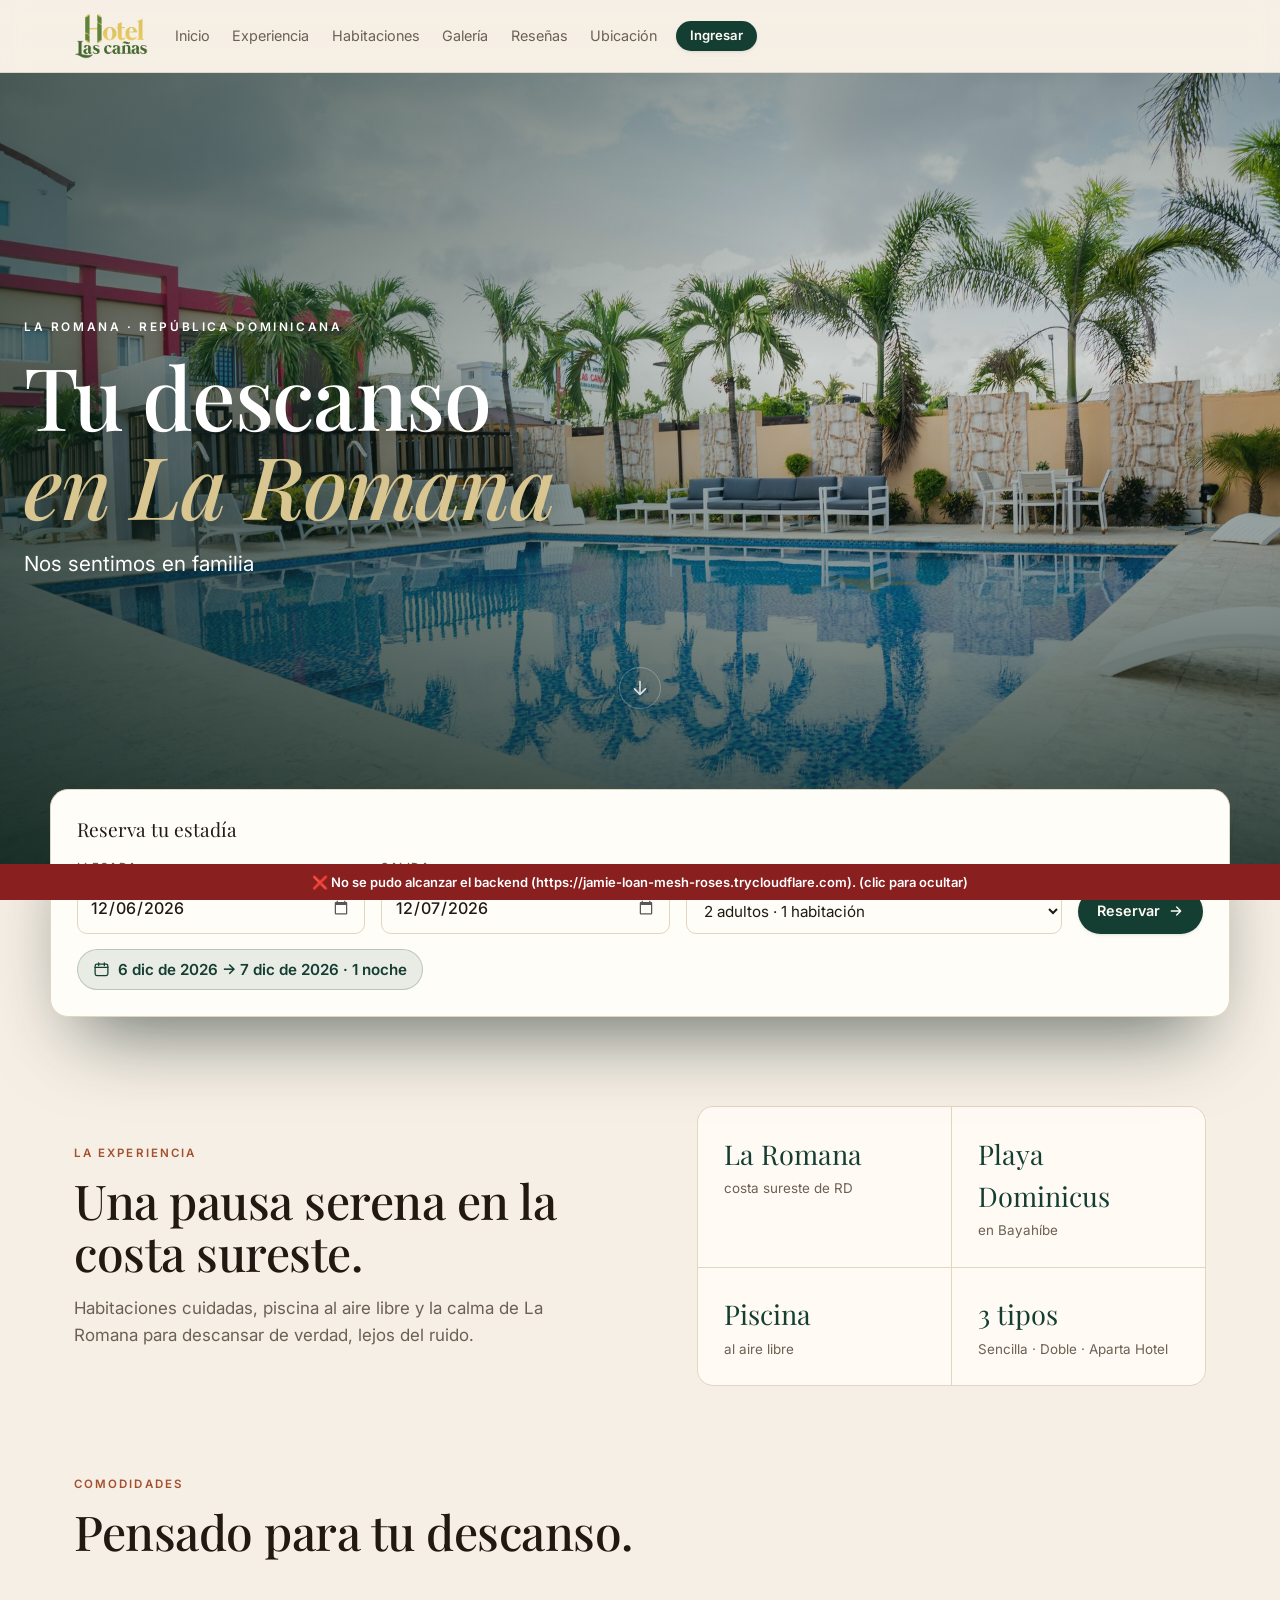
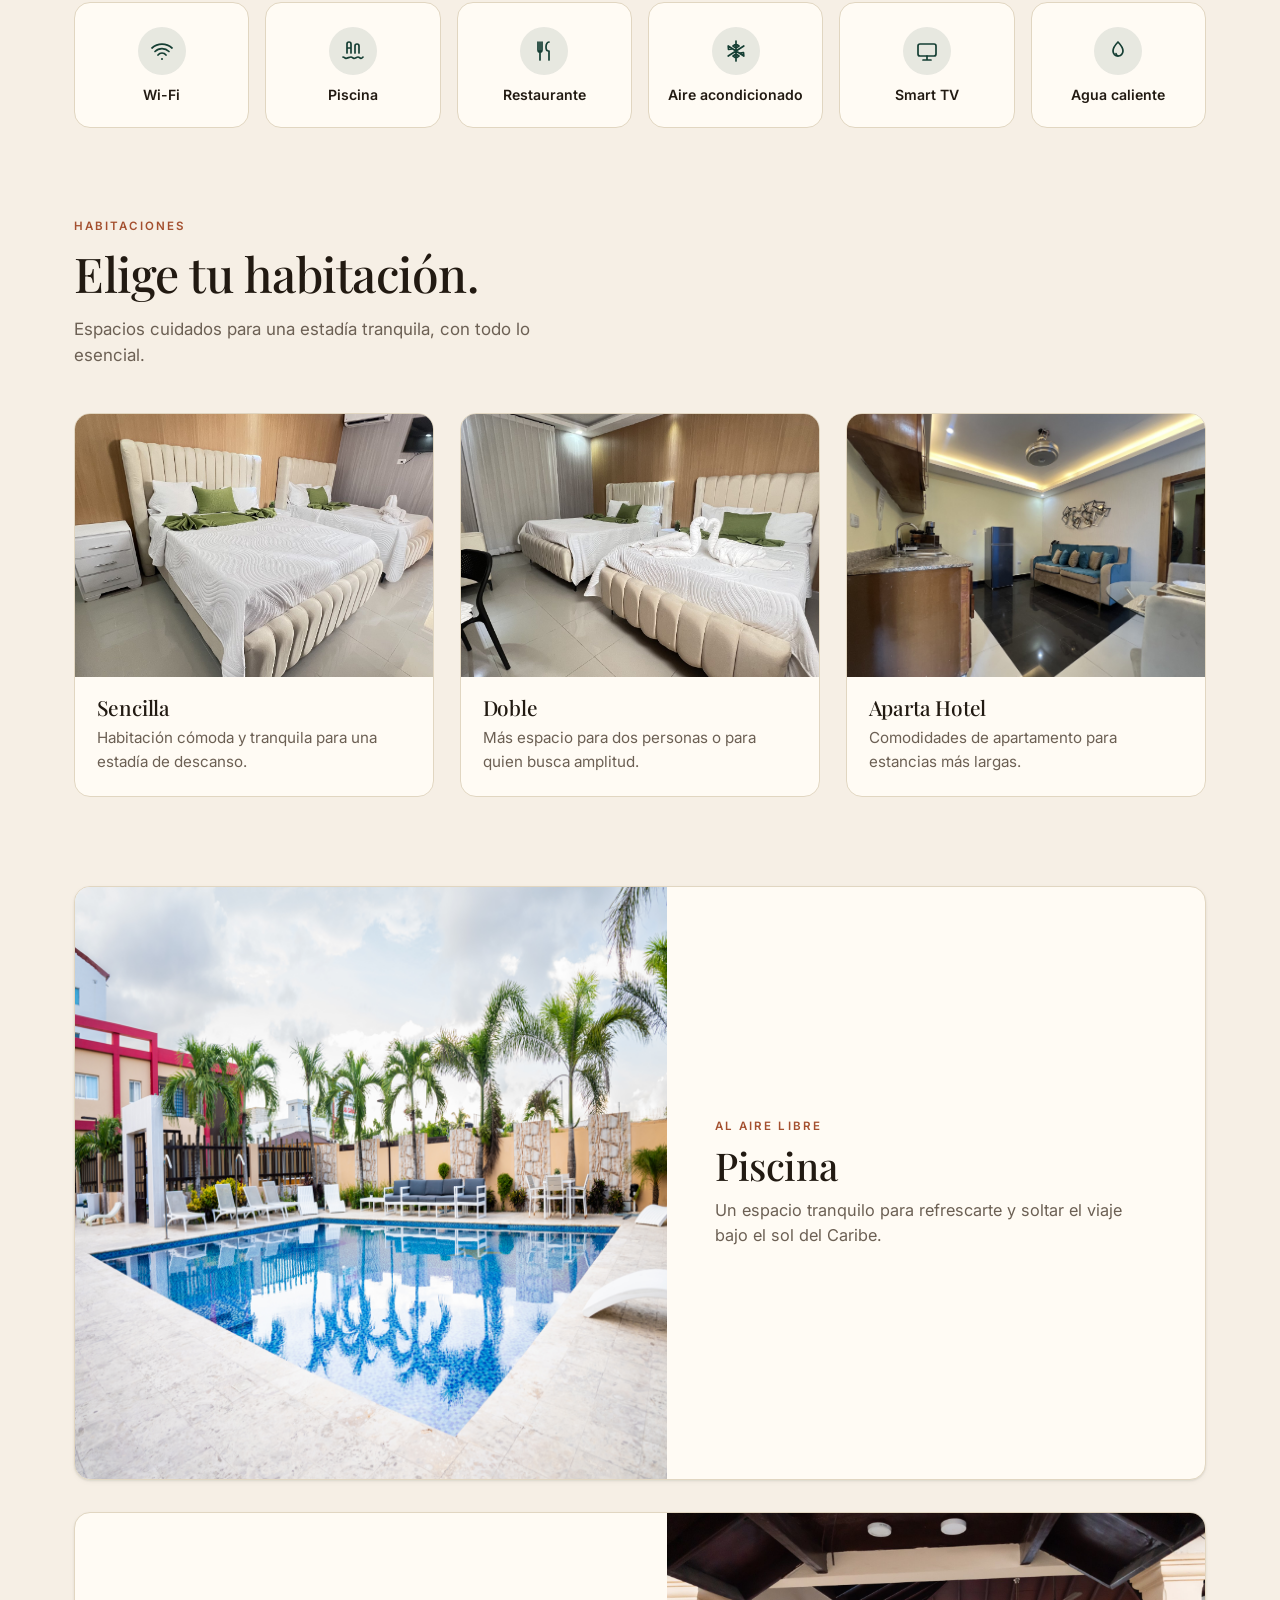
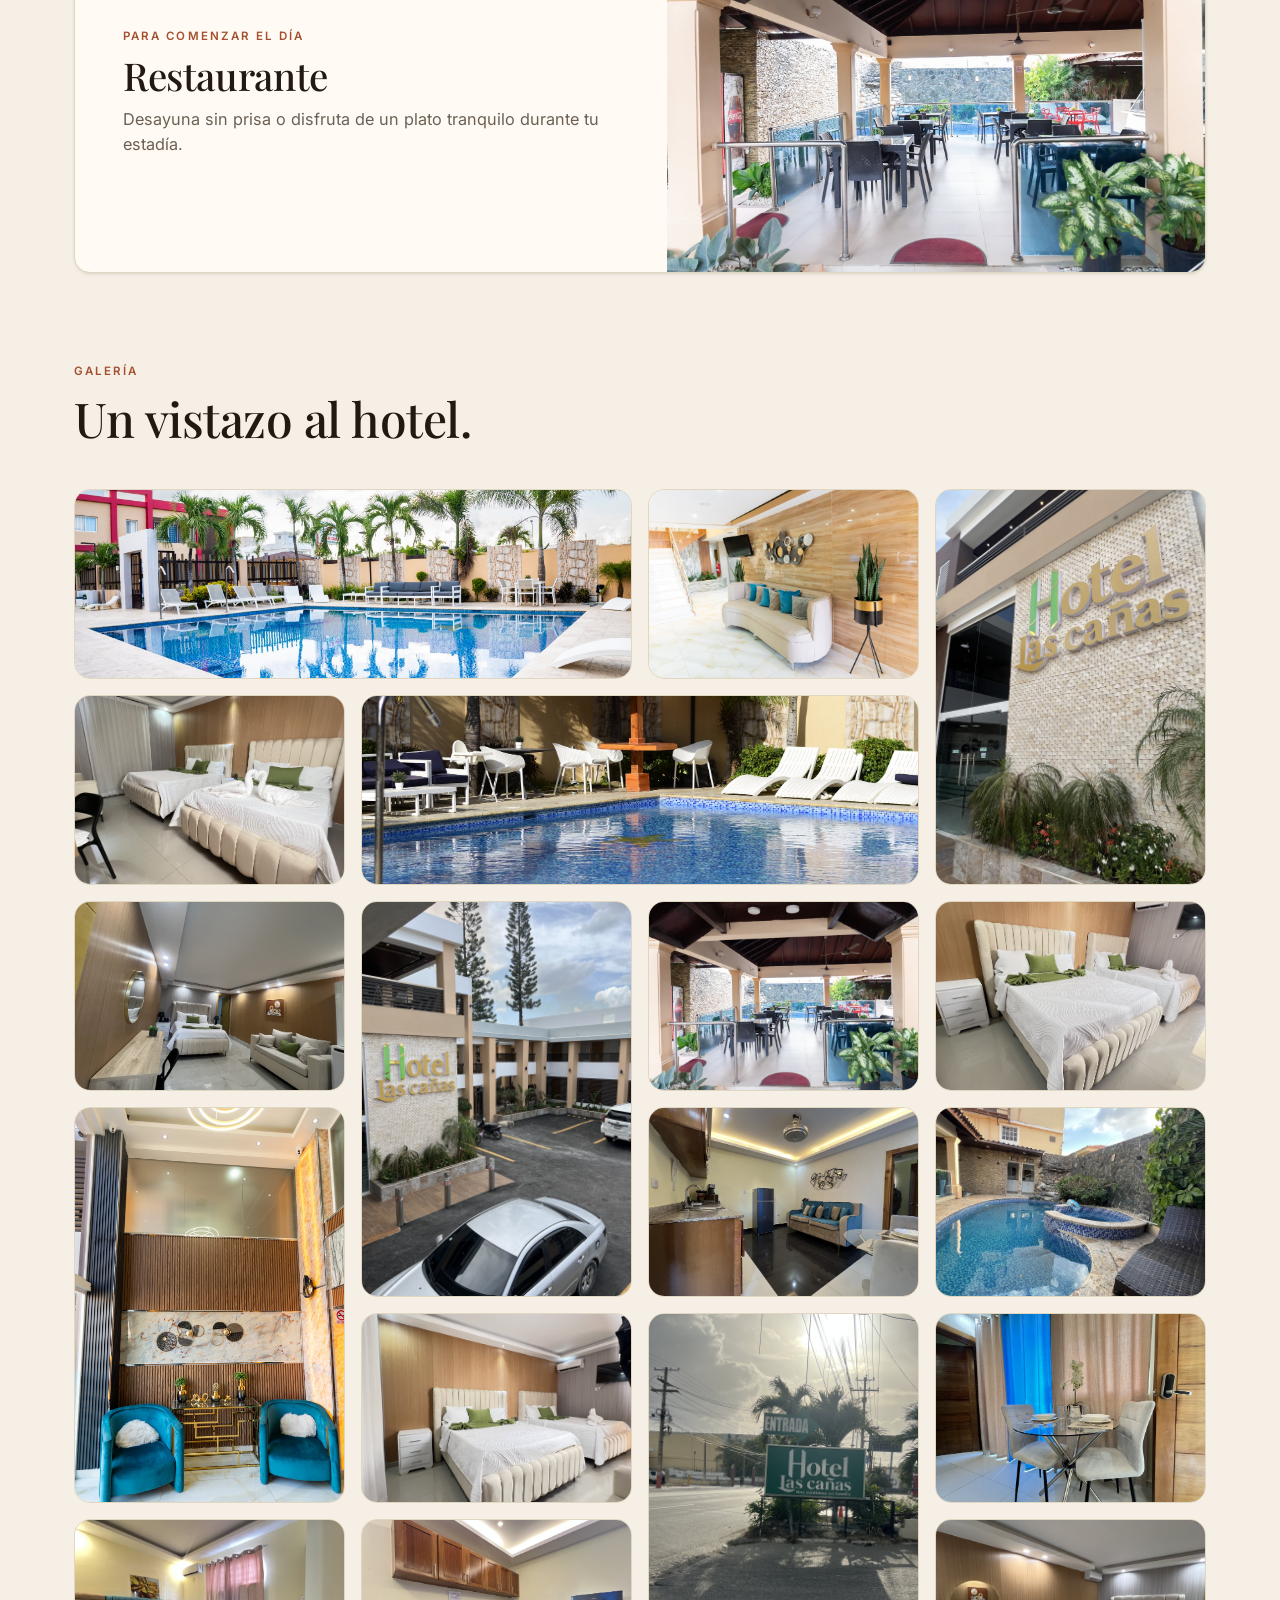
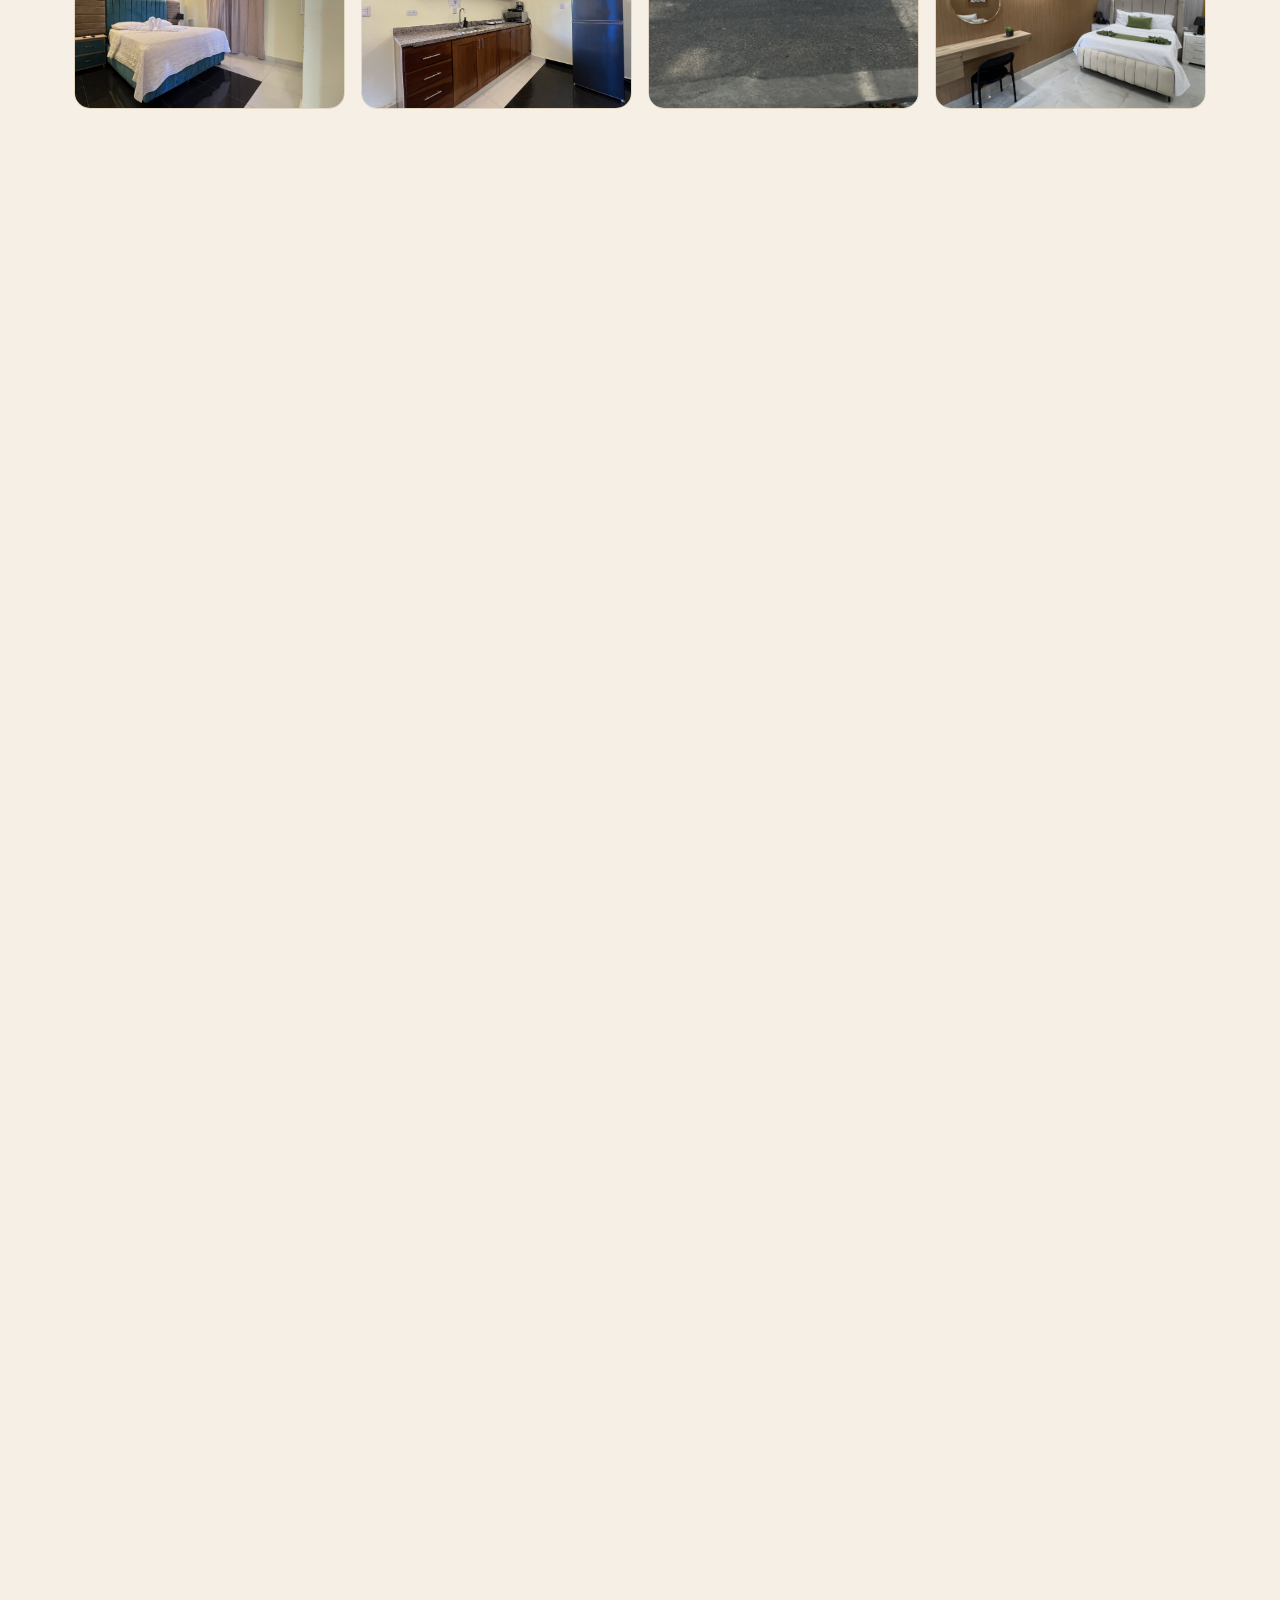
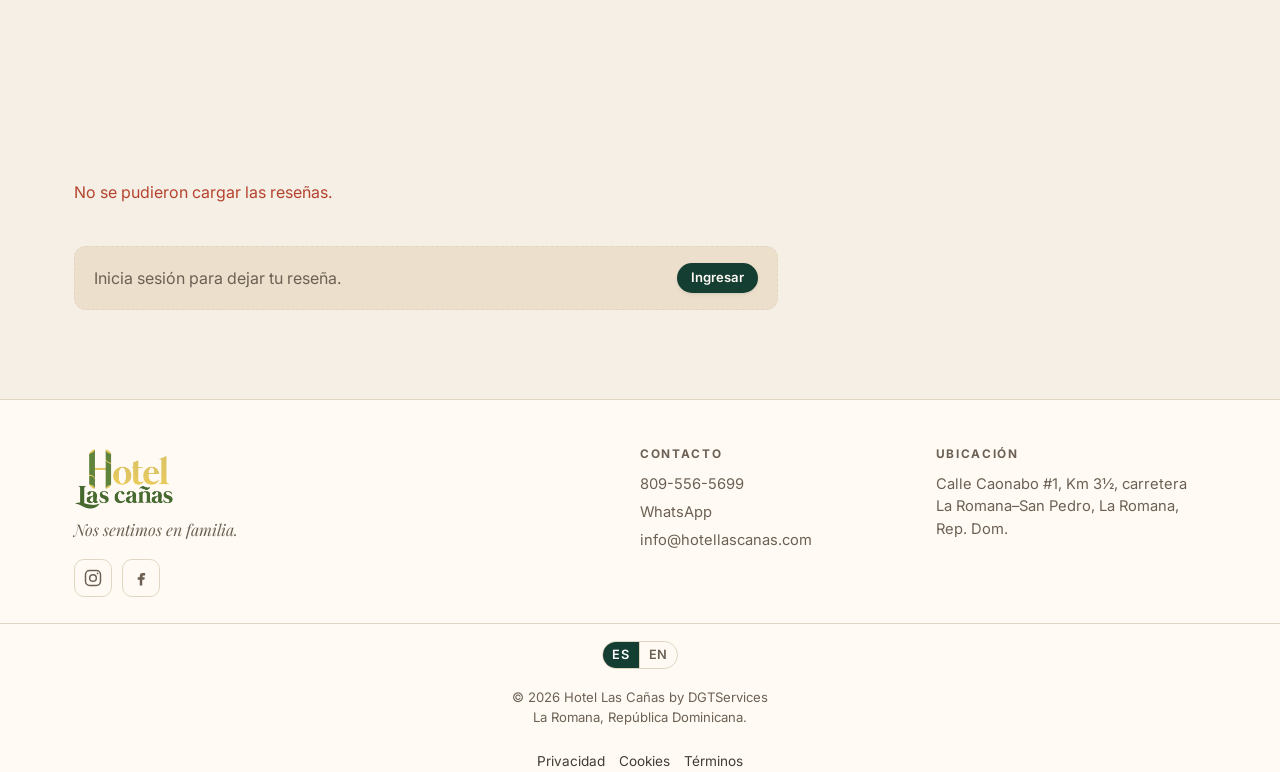
==== commit a044b710: "Favicon: H sin fondo (PNG transparente) + version en el link" ====
--- a/index.html
+++ b/index.html
@@ -6,9 +6,9 @@
   <title>Hotel Las Cañas · La Romana</title>
   <meta name="description" content="Hotel Las Cañas, un hotel acogedor en La Romana, República Dominicana, en la costa sureste cerca de Playa Dominicus. Tu descanso en La Romana." />
   <meta name="theme-color" content="#153e33" />
-  <link rel="icon" type="image/png" href="favicon.png" />
-  <link rel="icon" type="image/x-icon" href="favicon.ico" />
-  <link rel="apple-touch-icon" href="apple-touch-icon.png" />
+  <link rel="icon" type="image/png" href="favicon.png?v=2" />
+  <link rel="icon" type="image/x-icon" href="favicon.ico?v=2" />
+  <link rel="apple-touch-icon" href="apple-touch-icon.png?v=2" />
 
   <!-- Aplica el tema antes de pintar (script externo, compatible con CSP estricta). -->
   <script src="theme-init.js?v=20261021d"></script>
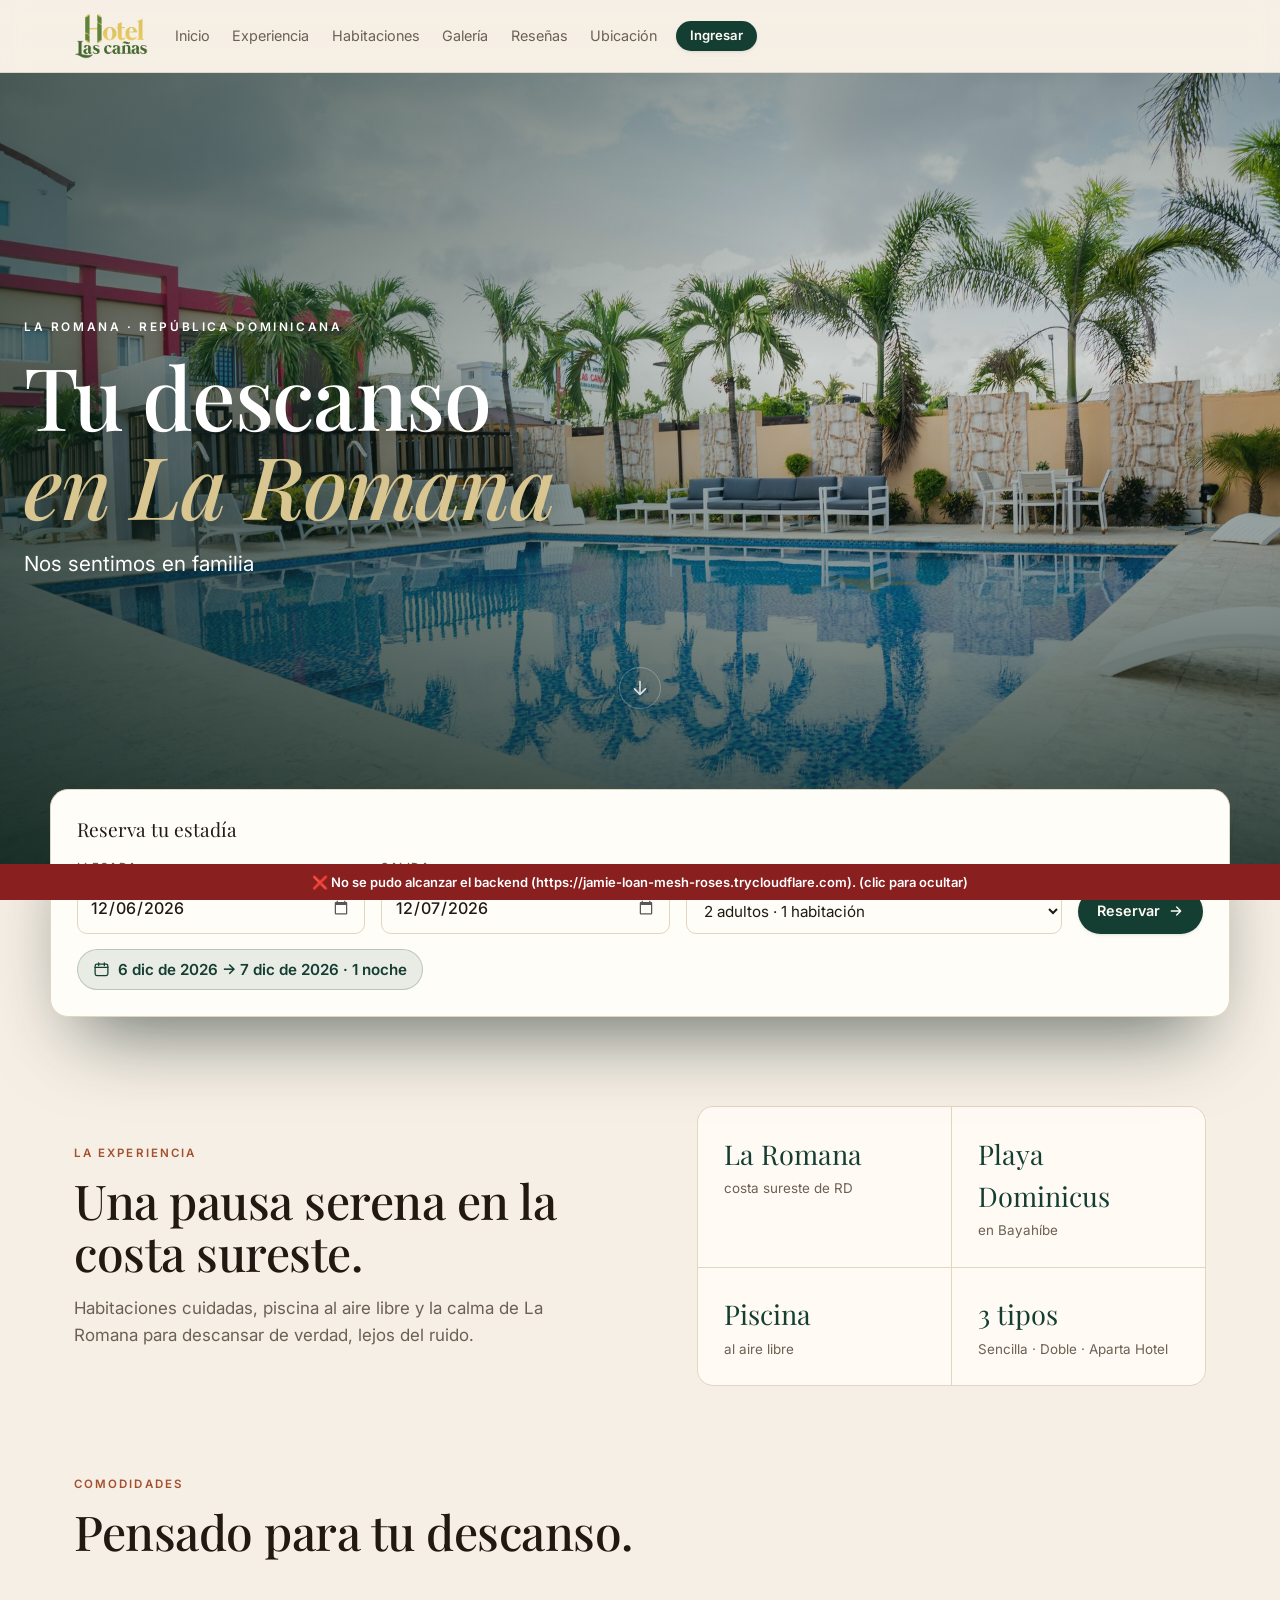
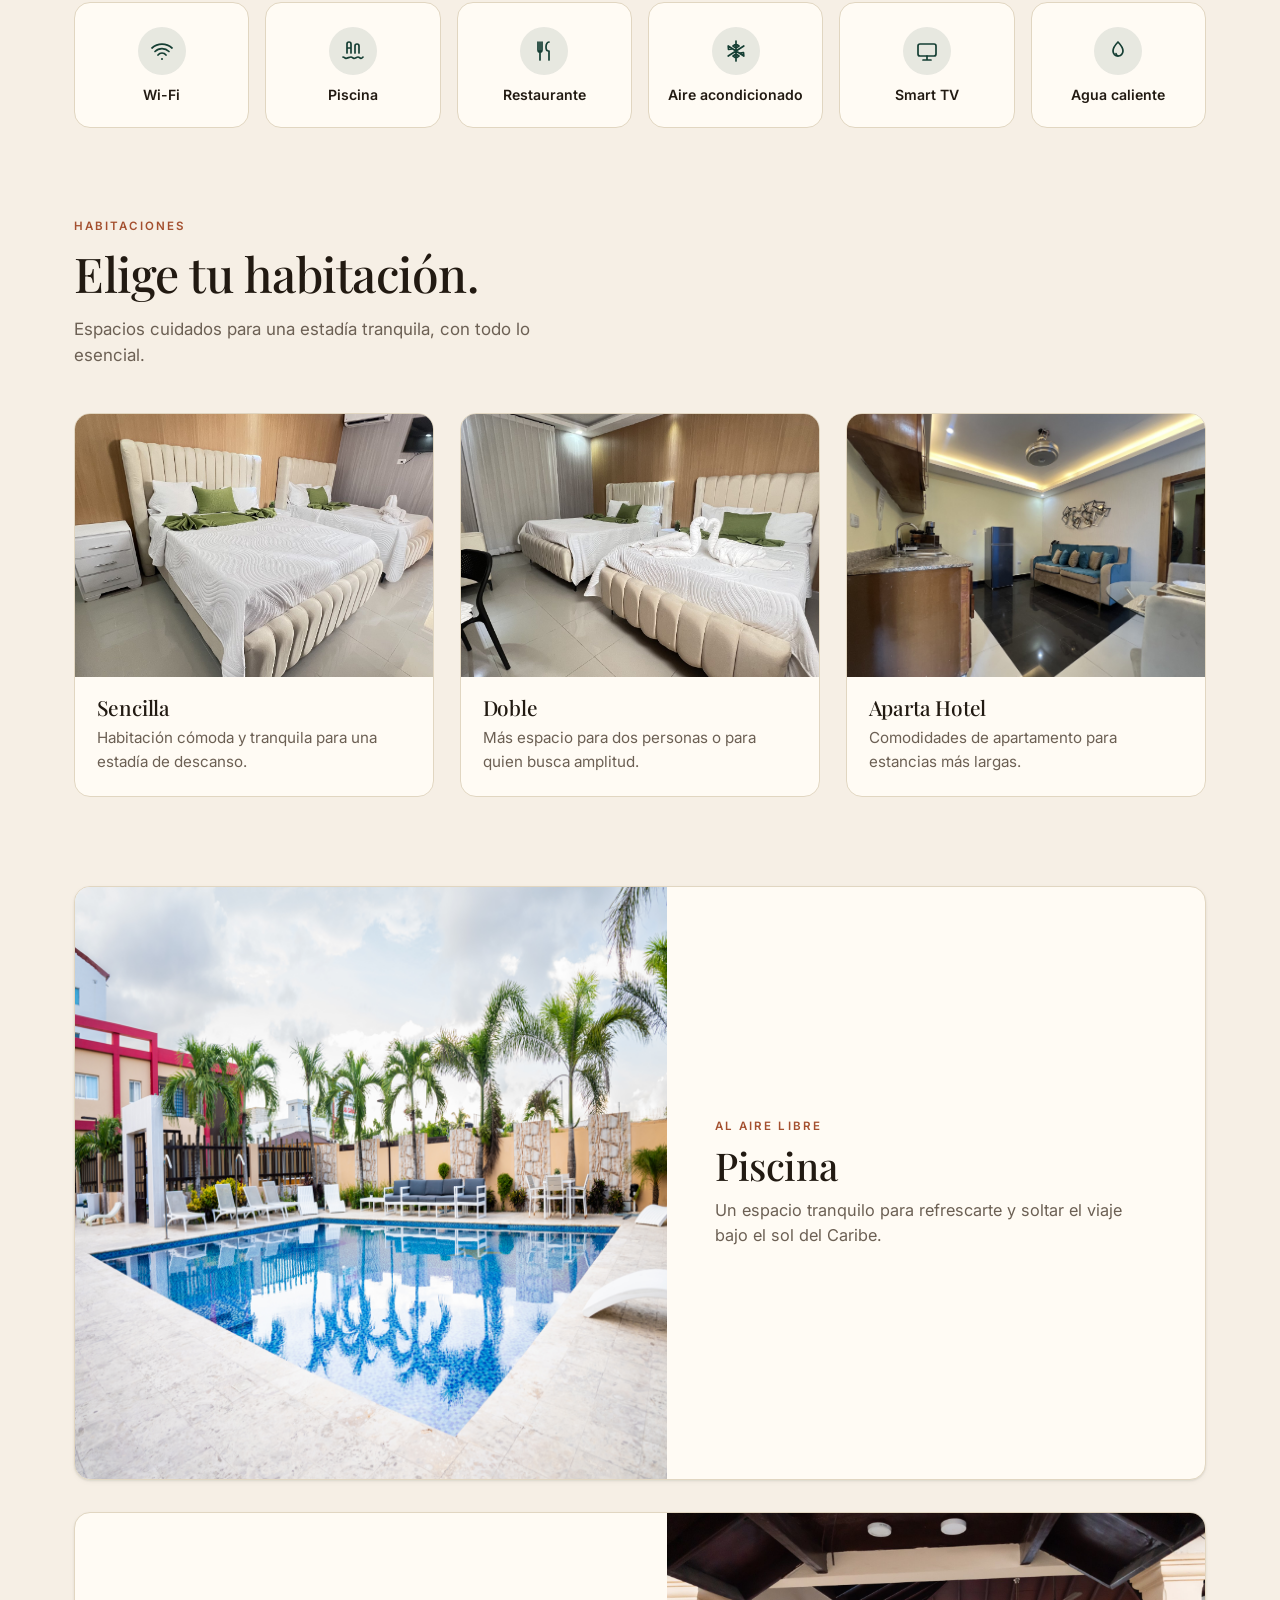
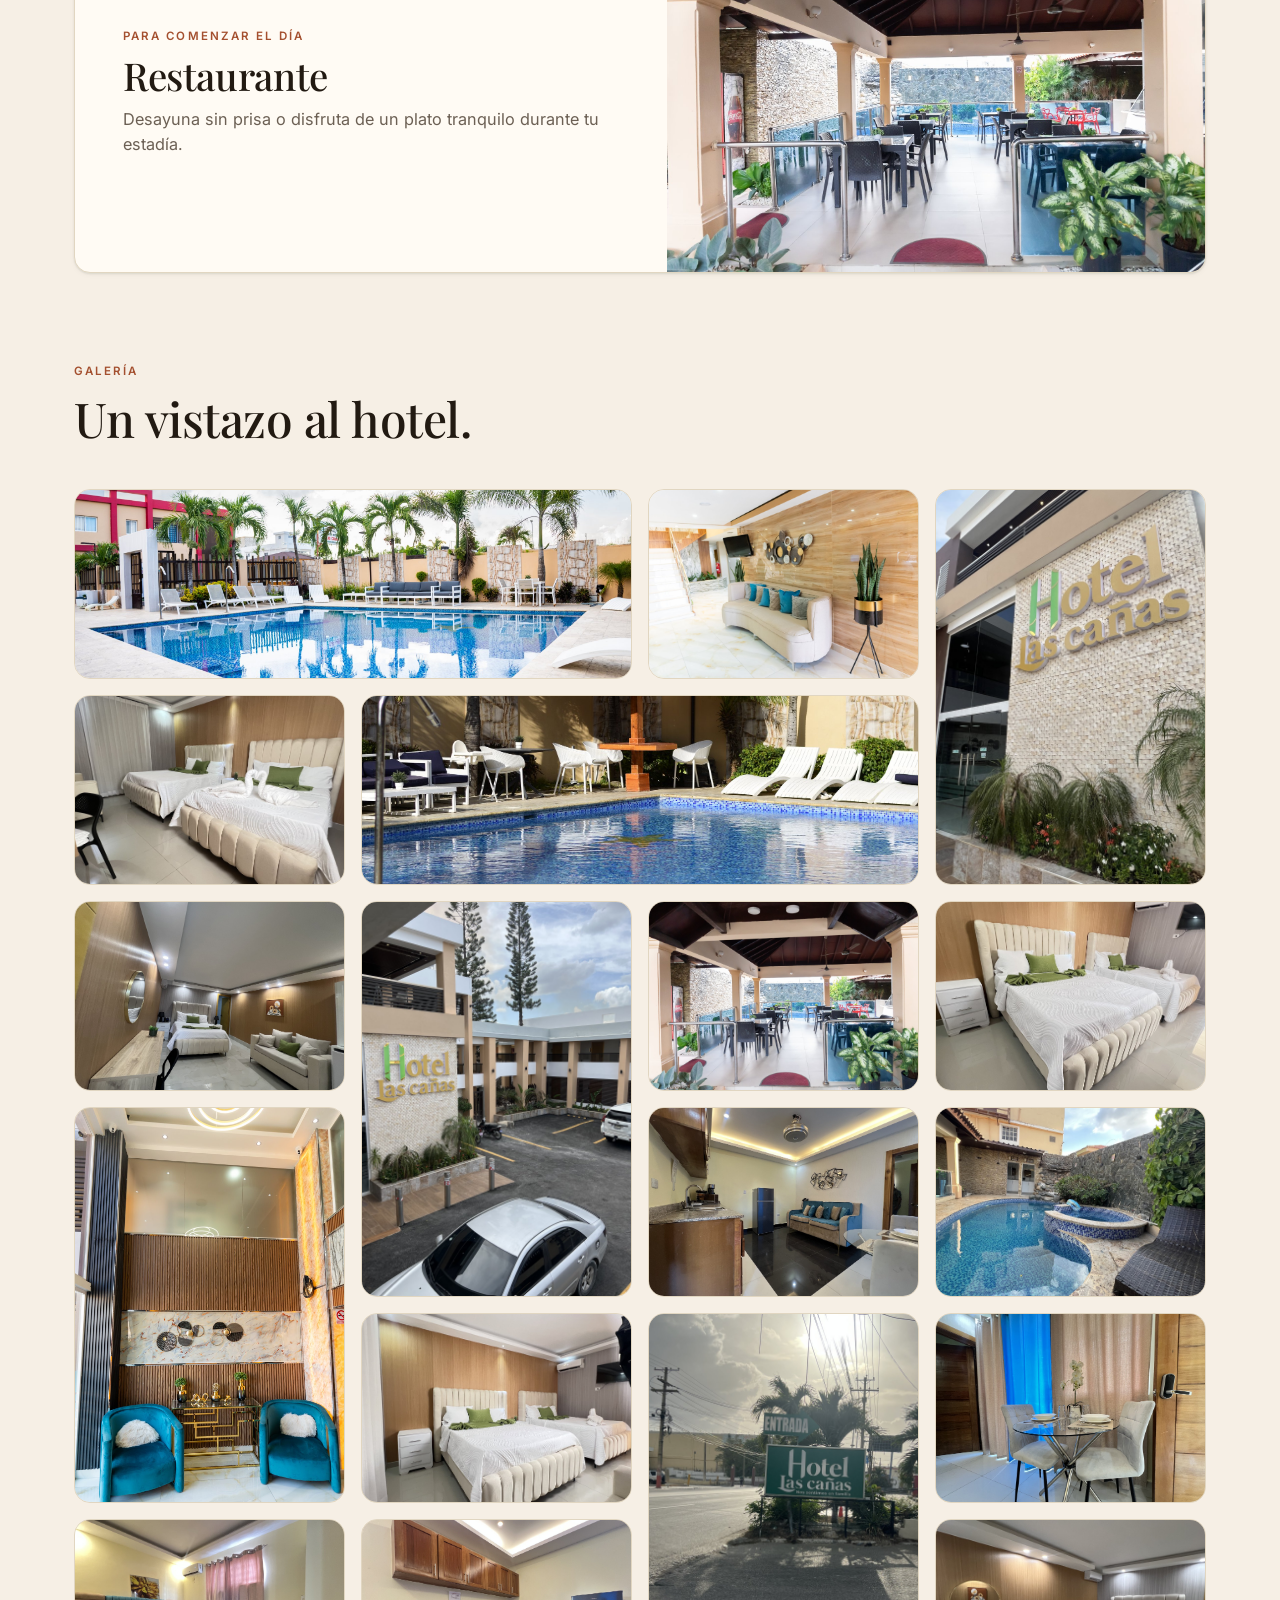
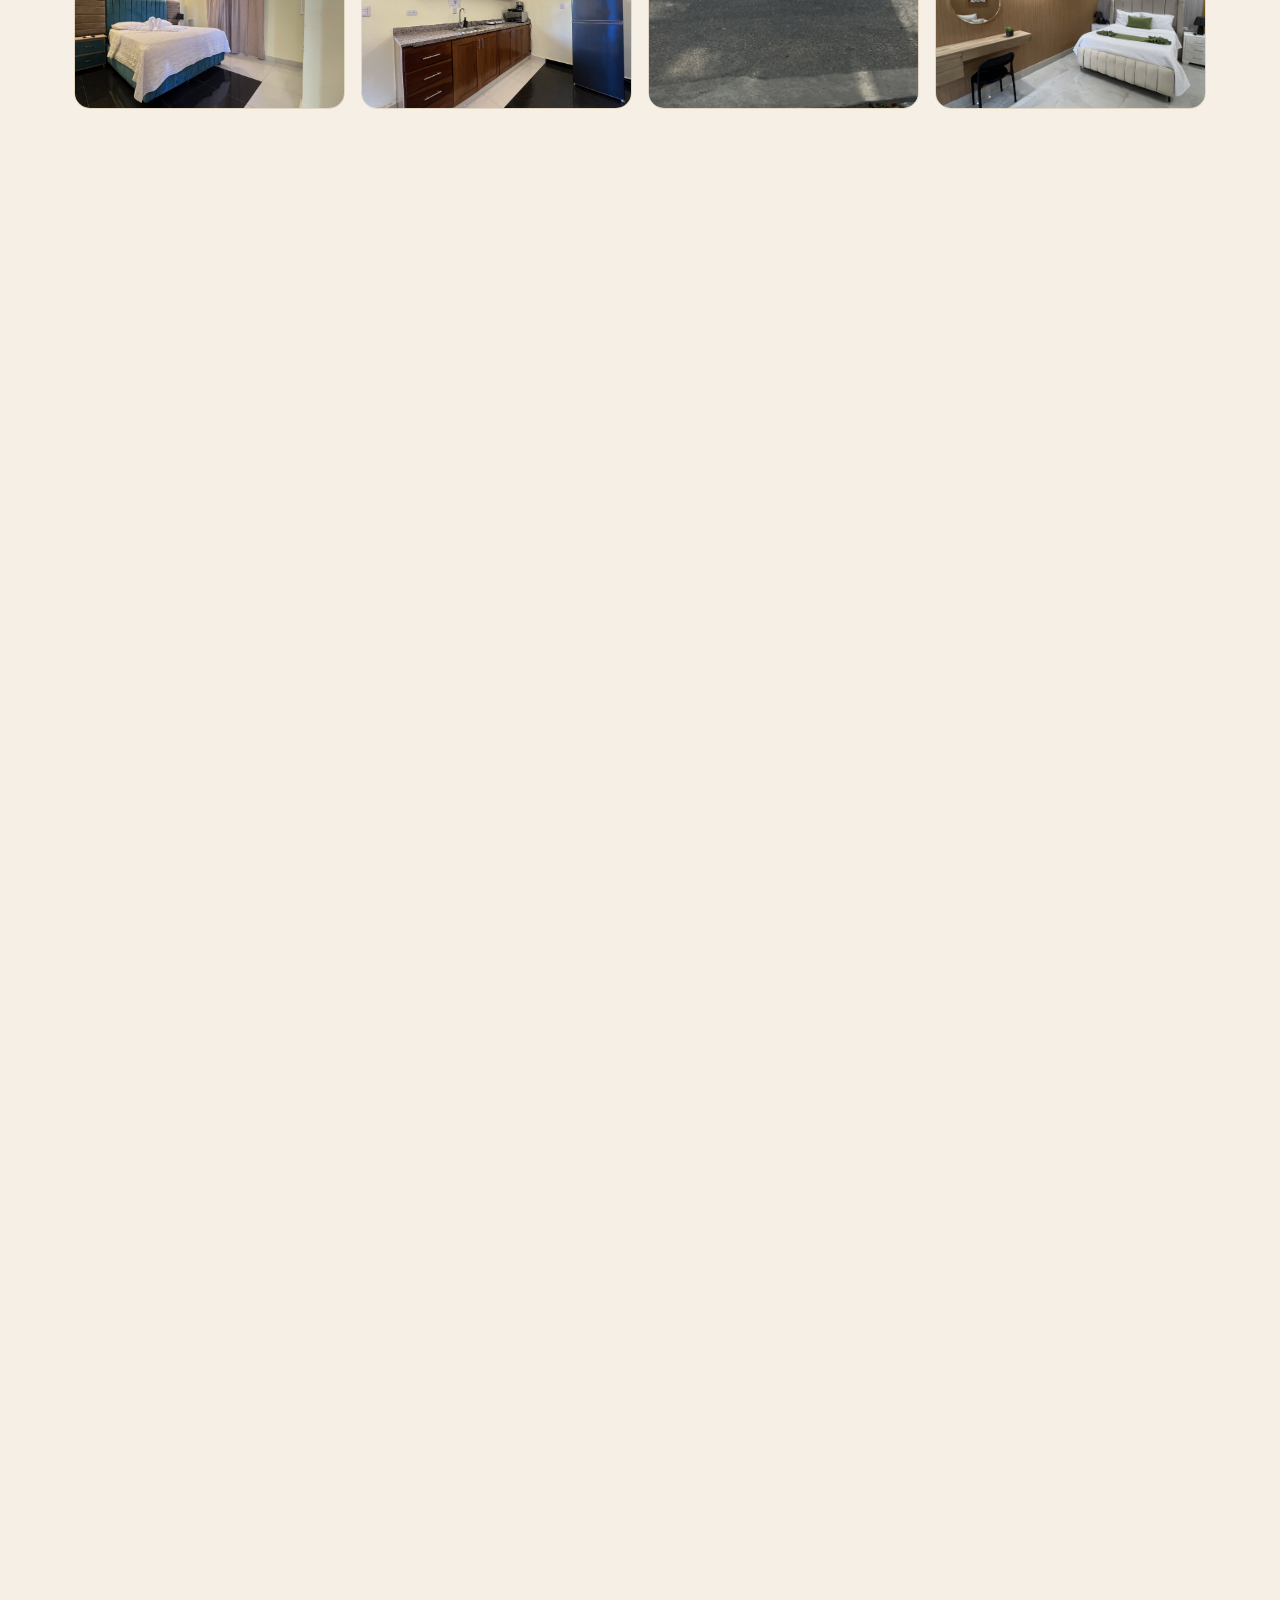
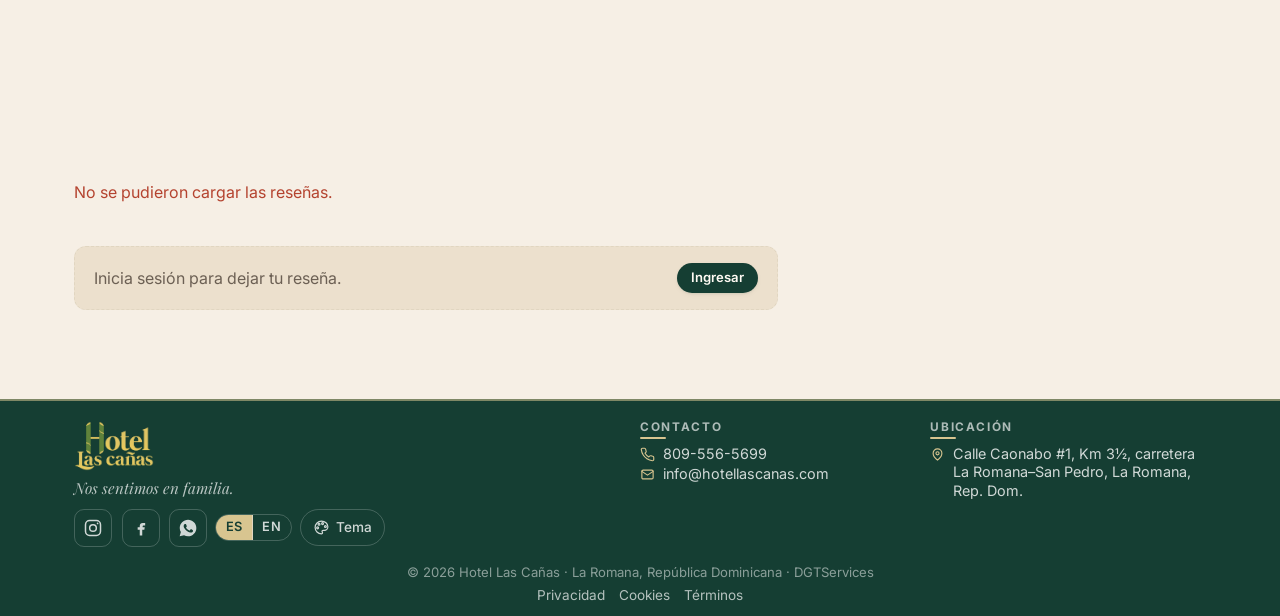
==== commit 85a1777a: "Pie de pagina estilo Hobilux (adaptado a la marca Las Cañas) Pie oscuro (var--brand) compacto: contr" ====
--- a/index.html
+++ b/index.html
@@ -11,14 +11,14 @@
   <link rel="apple-touch-icon" href="apple-touch-icon.png?v=2" />
 
   <!-- Aplica el tema antes de pintar (script externo, compatible con CSP estricta). -->
-  <script src="theme-init.js?v=20261021d"></script>
+  <script src="theme-init.js?v=20261021e"></script>
 
   <!-- Pares tipográficos de los temas (serif de títulos + sans de cuerpo). -->
   <link rel="preconnect" href="https://fonts.googleapis.com" />
   <link rel="preconnect" href="https://fonts.gstatic.com" crossorigin />
   <link rel="stylesheet" href="https://fonts.googleapis.com/css2?family=Cormorant+Garamond:wght@500;600;700&family=Inter:wght@400;500;600;700&family=Manrope:wght@400;500;600;700&family=Playfair+Display:wght@500;600;700&display=swap" />
 
-  <link rel="stylesheet" href="styles.css?v=20261021d" />
+  <link rel="stylesheet" href="styles.css?v=20261021e" />
 </head>
 <body>
   <!-- Enlace de salto para accesibilidad por teclado -->
@@ -51,33 +51,6 @@
       </div>
 
       <div class="nav__actions">
-        <!-- Selector de tema (oculto por CSS; se conserva el markup para app.js) -->
-        <div class="theme" id="theme">
-          <button type="button" class="theme__btn" id="themeBtn" aria-haspopup="true" aria-expanded="false" aria-controls="themeMenu">
-            <svg viewBox="0 0 24 24" width="17" height="17" fill="none" stroke="currentColor" stroke-width="1.7" stroke-linecap="round" stroke-linejoin="round" aria-hidden="true"><circle cx="13.5" cy="6.5" r="1.3"/><circle cx="17.5" cy="10.5" r="1.3"/><circle cx="8.5" cy="7.5" r="1.3"/><circle cx="6.5" cy="12.5" r="1.3"/><path d="M12 3a9 9 0 1 0 0 18c.9 0 1.5-.7 1.5-1.5 0-.4-.2-.8-.4-1-.3-.3-.4-.6-.4-1 0-.8.7-1.5 1.5-1.5H16a5 5 0 0 0 5-5c0-4.4-4-8-9-8Z"/></svg>
-            <span class="theme__label" data-i18n="theme.btn">Tema</span>
-          </button>
-          <div class="theme__menu" id="themeMenu" role="menu" aria-label="Elegir tema" data-i18n-aria="theme.menuAria" hidden>
-            <p class="theme__title" data-i18n="theme.title">Tema</p>
-            <button type="button" class="theme__opt" role="menuitemradio" data-theme="esmeralda" aria-checked="true">
-              <span class="theme__swatch" aria-hidden="true"><i style="background:#153e33"></i><i style="background:#bd603f"></i><i style="background:#f6efe5"></i></span>
-              Esmeralda
-            </button>
-            <button type="button" class="theme__opt" role="menuitemradio" data-theme="costa-azul" aria-checked="false">
-              <span class="theme__swatch" aria-hidden="true"><i style="background:#16324f"></i><i style="background:#bf9638"></i><i style="background:#edf2f3"></i></span>
-              Costa Azul
-            </button>
-            <button type="button" class="theme__opt" role="menuitemradio" data-theme="carbon-oro" aria-checked="false">
-              <span class="theme__swatch" aria-hidden="true"><i style="background:#191813"></i><i style="background:#c9a96b"></i><i style="background:#ece7df"></i></span>
-              Carbón &amp; Oro
-            </button>
-            <button type="button" class="theme__opt" role="menuitemradio" data-theme="editorial-blanco" aria-checked="false">
-              <span class="theme__swatch" aria-hidden="true"><i style="background:#1a1a1a"></i><i style="background:#b0553c"></i><i style="background:#faf8f3"></i></span>
-              Editorial Blanco
-            </button>
-          </div>
-        </div>
-
         <!-- Menú móvil -->
         <button type="button" class="nav__burger" id="burger" aria-expanded="false" aria-controls="mobileMenu" aria-label="Abrir menú" data-i18n-aria="nav.burger">
           <span></span><span></span><span></span>
@@ -102,7 +75,7 @@
     <!-- ===== Hero cinematográfico a sangre completa ===== -->
     <section class="hero" id="inicio" aria-labelledby="heroTitle">
       <div class="hero__media">
-        <img class="hero__img" src="assets/hero.jpg?v=20261021d" alt="Piscina del Hotel Las Cañas rodeada de palmeras" />
+        <img class="hero__img" src="assets/hero.jpg?v=20261021e" alt="Piscina del Hotel Las Cañas rodeada de palmeras" />
         <div class="hero__scrim" aria-hidden="true"></div>
       </div>
       <div class="hero__content">
@@ -256,11 +229,11 @@
           <h2 id="galTitle" data-i18n="gal.title">Un vistazo al hotel.</h2>
         </div>
         <div class="gallery__grid reveal" id="galeria-grid">
-          <button type="button" class="gallery__item gallery__item--wide tilt3d"><img src="assets/hero.jpg?v=20261021d" alt="Piscina principal del hotel rodeada de palmeras" data-i18n-alt="gal.piscinaMain" loading="lazy" /></button>
+          <button type="button" class="gallery__item gallery__item--wide tilt3d"><img src="assets/hero.jpg?v=20261021e" alt="Piscina principal del hotel rodeada de palmeras" data-i18n-alt="gal.piscinaMain" loading="lazy" /></button>
           <button type="button" class="gallery__item tilt3d"><img src="assets/recepcion.jpg" alt="Recepción y lobby del hotel" data-i18n-alt="gal.recepcion" loading="lazy" /></button>
           <button type="button" class="gallery__item gallery__item--tall tilt3d"><img src="assets/fachada-logo.jpg" alt="Fachada con el logo del Hotel Las Cañas" loading="lazy" /></button>
           <button type="button" class="gallery__item tilt3d"><img src="assets/habitacion-doble.jpg" alt="Habitación doble" data-i18n-alt="gal.doble" loading="lazy" /></button>
-          <button type="button" class="gallery__item gallery__item--wide tilt3d"><img src="assets/piscina-panoramica.jpg?v=20261021d" alt="Vista panorámica de la piscina" loading="lazy" /></button>
+          <button type="button" class="gallery__item gallery__item--wide tilt3d"><img src="assets/piscina-panoramica.jpg?v=20261021e" alt="Vista panorámica de la piscina" loading="lazy" /></button>
           <button type="button" class="gallery__item tilt3d"><img src="assets/suite.jpg" alt="Habitación amplia con sala de estar" loading="lazy" /></button>
           <button type="button" class="gallery__item gallery__item--tall tilt3d"><img src="assets/ubicacion.jpg" alt="Fachada y exterior del hotel" data-i18n-alt="gal.fachada" loading="lazy" /></button>
           <button type="button" class="gallery__item tilt3d"><img src="assets/restaurante.jpg" alt="Restaurante y terraza del hotel" data-i18n-alt="gal.restaurante" loading="lazy" /></button>
@@ -386,34 +359,61 @@
         <img class="brand__logo brand__logo--claro" src="assets/logo-lascanas.png" alt="Hotel Las Cañas" width="92" height="57" />
         <img class="brand__logo brand__logo--oscuro" src="assets/logo-lascanas-oro.png" alt="" aria-hidden="true" width="92" height="57" />
         <p class="foot__motto" data-i18n="foot.motto">Nos sentimos en familia.</p>
-        <nav class="foot__social" aria-label="Redes sociales" data-i18n-aria="foot.socialAria">
-          <a href="https://instagram.com/hotel_lascanas" target="_blank" rel="noopener" aria-label="Instagram de Hotel Las Cañas" data-c="ig">
-            <svg viewBox="0 0 24 24" width="20" height="20" fill="none" stroke="currentColor" stroke-width="1.8" aria-hidden="true"><rect x="3" y="3" width="18" height="18" rx="5"/><circle cx="12" cy="12" r="4"/><circle cx="17.5" cy="6.5" r="1" fill="currentColor" stroke="none"/></svg>
-          </a>
-          <a href="https://facebook.com/hotelycabanaslascanas" target="_blank" rel="noopener" aria-label="Facebook de Hotel Las Cañas" data-c="fb">
-            <svg viewBox="0 0 24 24" width="20" height="20" fill="currentColor" aria-hidden="true"><path d="M14 9h3V6h-3c-2.2 0-3.5 1.4-3.5 3.6V11H8v3h2.5v7h3v-7H16l.5-3h-2.5V9.8c0-.6.3-.8.9-.8Z"/></svg>
-          </a>
-        </nav>
+        <div class="foot__controls">
+          <nav class="foot__social" aria-label="Redes sociales" data-i18n-aria="foot.socialAria">
+            <a href="https://instagram.com/hotel_lascanas" target="_blank" rel="noopener" aria-label="Instagram de Hotel Las Cañas" data-c="ig">
+              <svg viewBox="0 0 24 24" width="20" height="20" fill="none" stroke="currentColor" stroke-width="1.8" aria-hidden="true"><rect x="3" y="3" width="18" height="18" rx="5"/><circle cx="12" cy="12" r="4"/><circle cx="17.5" cy="6.5" r="1" fill="currentColor" stroke="none"/></svg>
+            </a>
+            <a href="https://facebook.com/hotelycabanaslascanas" target="_blank" rel="noopener" aria-label="Facebook de Hotel Las Cañas" data-c="fb">
+              <svg viewBox="0 0 24 24" width="20" height="20" fill="currentColor" aria-hidden="true"><path d="M14 9h3V6h-3c-2.2 0-3.5 1.4-3.5 3.6V11H8v3h2.5v7h3v-7H16l.5-3h-2.5V9.8c0-.6.3-.8.9-.8Z"/></svg>
+            </a>
+            <a href="https://wa.me/18095565699" target="_blank" rel="noopener" aria-label="WhatsApp de Hotel Las Cañas" data-c="wa">
+              <svg viewBox="0 0 24 24" width="20" height="20" fill="currentColor" aria-hidden="true"><path d="M12.04 2c-5.5 0-9.96 4.46-9.96 9.96 0 1.76.46 3.45 1.34 4.95L2 22l5.25-1.38a9.9 9.9 0 0 0 4.79 1.22h.01c5.5 0 9.96-4.46 9.96-9.96S17.54 2 12.04 2Zm5.84 14.08c-.24.68-1.42 1.32-1.95 1.36-.5.04-.98.23-3.3-.69-2.78-1.1-4.55-3.95-4.69-4.14-.14-.18-1.13-1.5-1.13-2.86 0-1.36.71-2.03.96-2.31.25-.28.55-.35.73-.35h.52c.17 0 .4-.03.62.47.24.57.79 1.96.86 2.1.07.14.11.3.02.48-.09.18-.14.3-.27.46-.14.16-.29.36-.41.48-.14.14-.28.29-.12.57.16.28.71 1.17 1.53 1.9 1.05.94 1.94 1.23 2.22 1.37.28.14.44.11.6-.07.17-.18.69-.8.87-1.08.18-.28.37-.23.62-.14.25.09 1.6.76 1.88.9.28.14.46.21.53.32.07.12.07.66-.17 1.33Z"/></svg>
+            </a>
+          </nav>
+          <div class="lang" id="lang" role="group" aria-label="Idioma / Language">
+            <button type="button" class="lang__opt" data-lang="es" lang="es" aria-pressed="true">ES</button>
+            <button type="button" class="lang__opt" data-lang="en" lang="en" aria-pressed="false">EN</button>
+          </div>
+          <div class="theme" id="theme">
+            <button type="button" class="theme__btn" id="themeBtn" aria-haspopup="true" aria-expanded="false" aria-controls="themeMenu">
+              <svg viewBox="0 0 24 24" width="17" height="17" fill="none" stroke="currentColor" stroke-width="1.7" stroke-linecap="round" stroke-linejoin="round" aria-hidden="true"><circle cx="13.5" cy="6.5" r="1.3"/><circle cx="17.5" cy="10.5" r="1.3"/><circle cx="8.5" cy="7.5" r="1.3"/><circle cx="6.5" cy="12.5" r="1.3"/><path d="M12 3a9 9 0 1 0 0 18c.9 0 1.5-.7 1.5-1.5 0-.4-.2-.8-.4-1-.3-.3-.4-.6-.4-1 0-.8.7-1.5 1.5-1.5H16a5 5 0 0 0 5-5c0-4.4-4-8-9-8Z"/></svg>
+              <span class="theme__label" data-i18n="theme.btn">Tema</span>
+            </button>
+            <div class="theme__menu" id="themeMenu" role="menu" aria-label="Elegir tema" data-i18n-aria="theme.menuAria" hidden>
+              <p class="theme__title" data-i18n="theme.title">Tema</p>
+              <button type="button" class="theme__opt" role="menuitemradio" data-theme="esmeralda" aria-checked="true">
+                <span class="theme__swatch" aria-hidden="true"><i style="background:#153e33"></i><i style="background:#bd603f"></i><i style="background:#f6efe5"></i></span>
+                Esmeralda
+              </button>
+              <button type="button" class="theme__opt" role="menuitemradio" data-theme="costa-azul" aria-checked="false">
+                <span class="theme__swatch" aria-hidden="true"><i style="background:#16324f"></i><i style="background:#bf9638"></i><i style="background:#edf2f3"></i></span>
+                Costa Azul
+              </button>
+              <button type="button" class="theme__opt" role="menuitemradio" data-theme="carbon-oro" aria-checked="false">
+                <span class="theme__swatch" aria-hidden="true"><i style="background:#191813"></i><i style="background:#c9a96b"></i><i style="background:#ece7df"></i></span>
+                Carbón &amp; Oro
+              </button>
+              <button type="button" class="theme__opt" role="menuitemradio" data-theme="editorial-blanco" aria-checked="false">
+                <span class="theme__swatch" aria-hidden="true"><i style="background:#1a1a1a"></i><i style="background:#b0553c"></i><i style="background:#faf8f3"></i></span>
+                Editorial Blanco
+              </button>
+            </div>
+          </div>
+        </div>
       </div>
       <div class="foot__col">
         <h4 data-i18n="foot.contacto">Contacto</h4>
-        <p><a href="tel:8095565699" data-c="tel"><span data-c-text="tel">809-556-5699</span></a></p>
-        <p><a href="https://wa.me/18095565699" target="_blank" rel="noopener" data-c="wa">WhatsApp</a></p>
-        <p><a href="mailto:info@hotellascanas.com" data-c="mail"><span data-c-text="mail">info@hotellascanas.com</span></a></p>
+        <p class="foot__line"><svg viewBox="0 0 24 24" width="15" height="15" fill="none" stroke="currentColor" stroke-width="1.8" stroke-linecap="round" stroke-linejoin="round" aria-hidden="true"><path d="M22 16.9v3a2 2 0 0 1-2.2 2 19.8 19.8 0 0 1-8.6-3.1 19.5 19.5 0 0 1-6-6 19.8 19.8 0 0 1-3.1-8.6A2 2 0 0 1 4.1 2h3a2 2 0 0 1 2 1.7c.1 1 .4 1.9.7 2.8a2 2 0 0 1-.5 2.1L8.1 9.9a16 16 0 0 0 6 6l1.3-1.3a2 2 0 0 1 2.1-.5c.9.3 1.8.6 2.8.7a2 2 0 0 1 1.7 2Z"/></svg><a href="tel:8095565699" data-c="tel"><span data-c-text="tel">809-556-5699</span></a></p>
+        <p class="foot__line"><svg viewBox="0 0 24 24" width="15" height="15" fill="none" stroke="currentColor" stroke-width="1.8" stroke-linecap="round" stroke-linejoin="round" aria-hidden="true"><rect x="3" y="5" width="18" height="14" rx="2"/><path d="m3 7 9 6 9-6"/></svg><a href="mailto:info@hotellascanas.com" data-c="mail"><span data-c-text="mail">info@hotellascanas.com</span></a></p>
       </div>
       <div class="foot__col">
         <h4 data-i18n="foot.ubicacion">Ubicación</h4>
-        <p data-c-text="addr">Calle Caonabo #1, Km 3½, carretera La Romana–San Pedro, La Romana, Rep. Dom.</p>
+        <p class="foot__line"><svg viewBox="0 0 24 24" width="15" height="15" fill="none" stroke="currentColor" stroke-width="1.8" stroke-linecap="round" stroke-linejoin="round" aria-hidden="true"><path d="M12 21s-7-5.3-7-11a7 7 0 0 1 14 0c0 5.7-7 11-7 11Z"/><circle cx="12" cy="10" r="2.5"/></svg><span data-c-text="addr">Calle Caonabo #1, Km 3½, carretera La Romana–San Pedro, La Romana, Rep. Dom.</span></p>
       </div>
     </div>
     <div class="foot__bar">
-      <div class="foot__lang">
-        <div class="lang" id="lang" role="group" aria-label="Idioma / Language">
-          <button type="button" class="lang__opt" data-lang="es" lang="es" aria-pressed="true">ES</button>
-          <button type="button" class="lang__opt" data-lang="en" lang="en" aria-pressed="false">EN</button>
-        </div>
-      </div>
-      <p>© <span id="year"></span> <span data-i18n="foot.copy">Hotel Las Cañas by DGTServices</span><br /><span data-i18n="foot.copy2">La Romana, República Dominicana.</span></p>
+      <p class="foot__copy">© <span id="year"></span> <span data-i18n="foot.copy">Hotel Las Cañas</span> · <span data-i18n="foot.copy2">La Romana, República Dominicana</span> · DGTServices</p>
       <nav class="foot__legal" aria-label="Documentos legales" data-i18n-aria="foot.legalAria">
         <a href="privacidad.html" data-i18n="foot.priv">Privacidad</a>
         <a href="cookies.html" data-i18n="foot.cookies">Cookies</a>
@@ -686,7 +686,7 @@
     <svg viewBox="0 0 24 24" width="22" height="22" fill="none" stroke="currentColor" stroke-width="2" stroke-linecap="round" stroke-linejoin="round" aria-hidden="true"><path d="M12 19V5M6 11l6-6 6 6"/></svg>
   </button>
 
-  <script src="app.js?v=20261021d"></script>
-  <script src="tilt3d.js?v=20261021d" defer></script>
+  <script src="app.js?v=20261021e"></script>
+  <script src="tilt3d.js?v=20261021e" defer></script>
 </body>
 </html>
--- a/styles.css
+++ b/styles.css
@@ -238,7 +238,7 @@
 .brand__logo--oscuro { display: none; }
 :root[data-theme="carbon-oro"] .brand__logo--claro { display: none; }
 :root[data-theme="carbon-oro"] .brand__logo--oscuro { display: block; }
-.foot__brand .brand__logo { height: 62px; }
+.foot__brand .brand__logo { height: 50px; }
 
 .nav__links { display: flex; gap: 1.4rem; margin-left: .5rem; font-size: .9rem; color: var(--muted); }
 .nav__links a { position: relative; padding: .2rem 0; }
@@ -257,8 +257,8 @@
 .account__hi { font-size: .88rem; color: var(--muted); max-width: 12ch; overflow: hidden; text-overflow: ellipsis; white-space: nowrap; }
 .account__hi strong { color: var(--ink); font-weight: 600; }
 
-/* ===== Selector de tema (oculto: se conserva el markup para app.js) ===== */
-.theme { position: relative; display: none; }
+/* ===== Selector de tema ===== */
+.theme { position: relative; }
 .theme__btn {
   display: inline-flex; align-items: center; gap: .4rem; cursor: pointer;
   font: inherit; font-size: .85rem; font-weight: 500; color: var(--muted);
@@ -535,22 +535,39 @@
 }
 
 /* =========================== Pie =========================== */
-.foot { border-top: 1px solid var(--line); background: var(--paper); }
+/* ===== Pie oscuro (marca) estilo compacto ===== */
+.foot { background: var(--brand); color: #ffffffcc; border-top: 2px solid color-mix(in srgb, var(--gold) 55%, transparent); }
 .foot__inner {
-  max-width: var(--maxw); margin: 0 auto; padding: clamp(2rem, 4vw, 3rem) var(--gutter) 1.6rem;
-  display: grid; grid-template-columns: 2fr 1fr 1fr; gap: 1.6rem;
+  max-width: var(--maxw); margin: 0 auto; padding: clamp(.85rem, 2vw, 1.25rem) var(--gutter) .7rem;
+  display: grid; grid-template-columns: 2fr 1fr 1fr; gap: .9rem;
 }
 .foot__brand .brand__name { font-size: 1.3rem; }
-.foot__motto { color: var(--muted); font-family: var(--font-head); font-style: italic; margin-top: .5rem; }
-.foot__social { display: flex; gap: .6rem; margin-top: 1rem; }
-.foot__social a { display: grid; place-items: center; width: 38px; height: 38px; border: 1px solid var(--line); border-radius: 10px; color: var(--muted); transition: color .18s ease, border-color .18s ease, transform .18s ease; }
-.foot__social a:hover { color: var(--brand); border-color: var(--brand); transform: translateY(-2px); }
-.foot__col h4 { font-size: .74rem; text-transform: uppercase; letter-spacing: .14em; color: var(--muted); margin-bottom: .7rem; font-family: var(--font-body); font-weight: 700; }
-.foot__col p { margin-bottom: .35rem; font-size: .92rem; color: var(--muted); }
-.foot__col a:hover { color: var(--brand); }
-.foot__bar { border-top: 1px solid var(--line); }
-.foot__lang { display: flex; justify-content: center; padding: 1.1rem var(--gutter) .1rem; }
-.foot__bar p { max-width: var(--maxw); margin: 0 auto; padding: 1rem var(--gutter); font-size: .82rem; color: var(--muted); text-align: center; }
+.foot .brand__logo--claro { display: none; }
+.foot .brand__logo--oscuro { display: block; }
+.foot__motto { color: #ffffffb3; font-family: var(--font-head); font-style: italic; margin-top: .35rem; font-size: .95rem; }
+.foot__controls { display: flex; align-items: center; flex-wrap: wrap; gap: .5rem; margin-top: .5rem; }
+.foot__social { display: flex; gap: .6rem; }
+.foot__controls .foot__social { margin-top: 0; }
+.foot__social a { display: grid; place-items: center; width: 38px; height: 38px; border: 1px solid #ffffff33; border-radius: 10px; color: #ffffffcc; transition: color .18s ease, border-color .18s ease, transform .18s ease; }
+.foot__social a:hover { color: var(--gold); border-color: var(--gold); transform: translateY(-2px); }
+.foot .lang { border-color: #ffffff33; }
+.foot .lang__opt { color: #ffffffcc; }
+.foot .lang__opt:hover { color: #fff; }
+.foot .lang__opt[aria-pressed="true"] { background: var(--gold); color: var(--brand); }
+.foot .theme { position: relative; }
+.foot .theme__btn { color: #ffffffcc; border-color: #ffffff33; }
+.foot .theme__btn:hover { color: #fff; border-color: var(--gold); }
+.foot .theme__menu { top: auto; bottom: calc(100% + .5rem); right: auto; left: 0; }
+.foot__col h4 { font-size: .74rem; text-transform: uppercase; letter-spacing: .14em; color: #ffffffa6; font-family: var(--font-body); font-weight: 700; position: relative; padding-bottom: .3rem; margin-bottom: .35rem; }
+.foot__col h4::after { content: ""; position: absolute; left: 0; bottom: 0; width: 26px; height: 2px; background: var(--gold); border-radius: 2px; }
+.foot__line { display: flex; align-items: flex-start; gap: .5rem; margin: 0 0 .1rem; font-size: .9rem; color: #ffffffcc; line-height: 1.3; }
+.foot__line:last-child { margin-bottom: 0; }
+.foot__line svg { flex-shrink: 0; width: 15px; height: 15px; color: var(--gold); margin-top: .15rem; }
+.foot__line a:hover { color: var(--gold); }
+.foot__col a:hover { color: var(--gold); }
+.foot__bar { padding: .4rem var(--gutter) .6rem; text-align: center; }
+.foot__copy { font-size: .82rem; color: #ffffff80; margin: 0 auto .25rem; text-align: center; line-height: 1.3; }
+.foot__bar .foot__legal { justify-content: center; margin: 0 auto; }
 
 /* =========================== Modales =========================== */
 .modal { position: fixed; inset: 0; z-index: 60; display: grid; place-items: center; padding: 1rem; }
@@ -833,7 +850,7 @@
 /* Enlaces legales en el pie */
 .foot__legal { display: flex; flex-wrap: wrap; gap: .3rem .9rem; justify-content: center; margin-top: .5rem; }
 .foot__legal a { color: inherit; opacity: .85; text-decoration: none; font-size: .85rem; }
-.foot__legal a:hover { opacity: 1; text-decoration: underline; }
+.foot__legal a:hover { opacity: 1; text-decoration: underline; color: var(--gold); }
 
 /* =========================================================================
    Ajustes de UX avanzados (solo frontend, compatibles con CSP estricta).
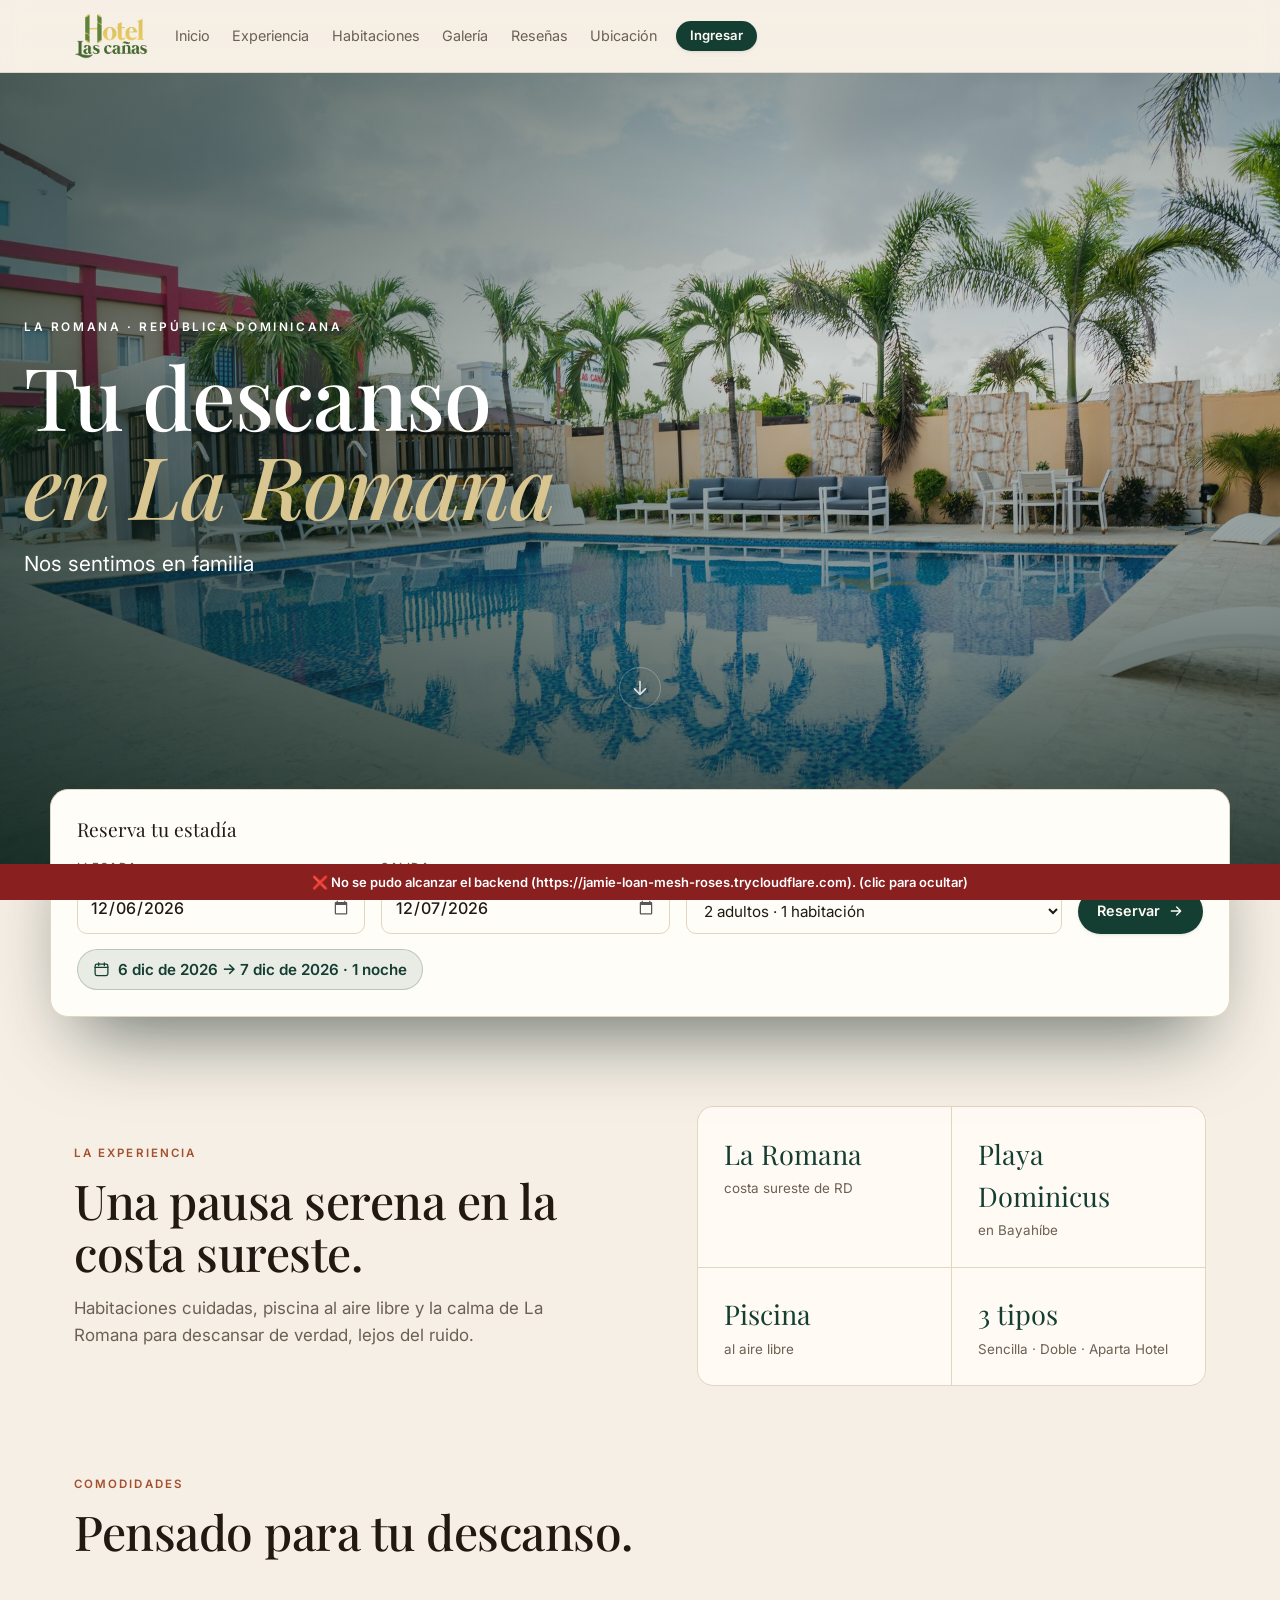
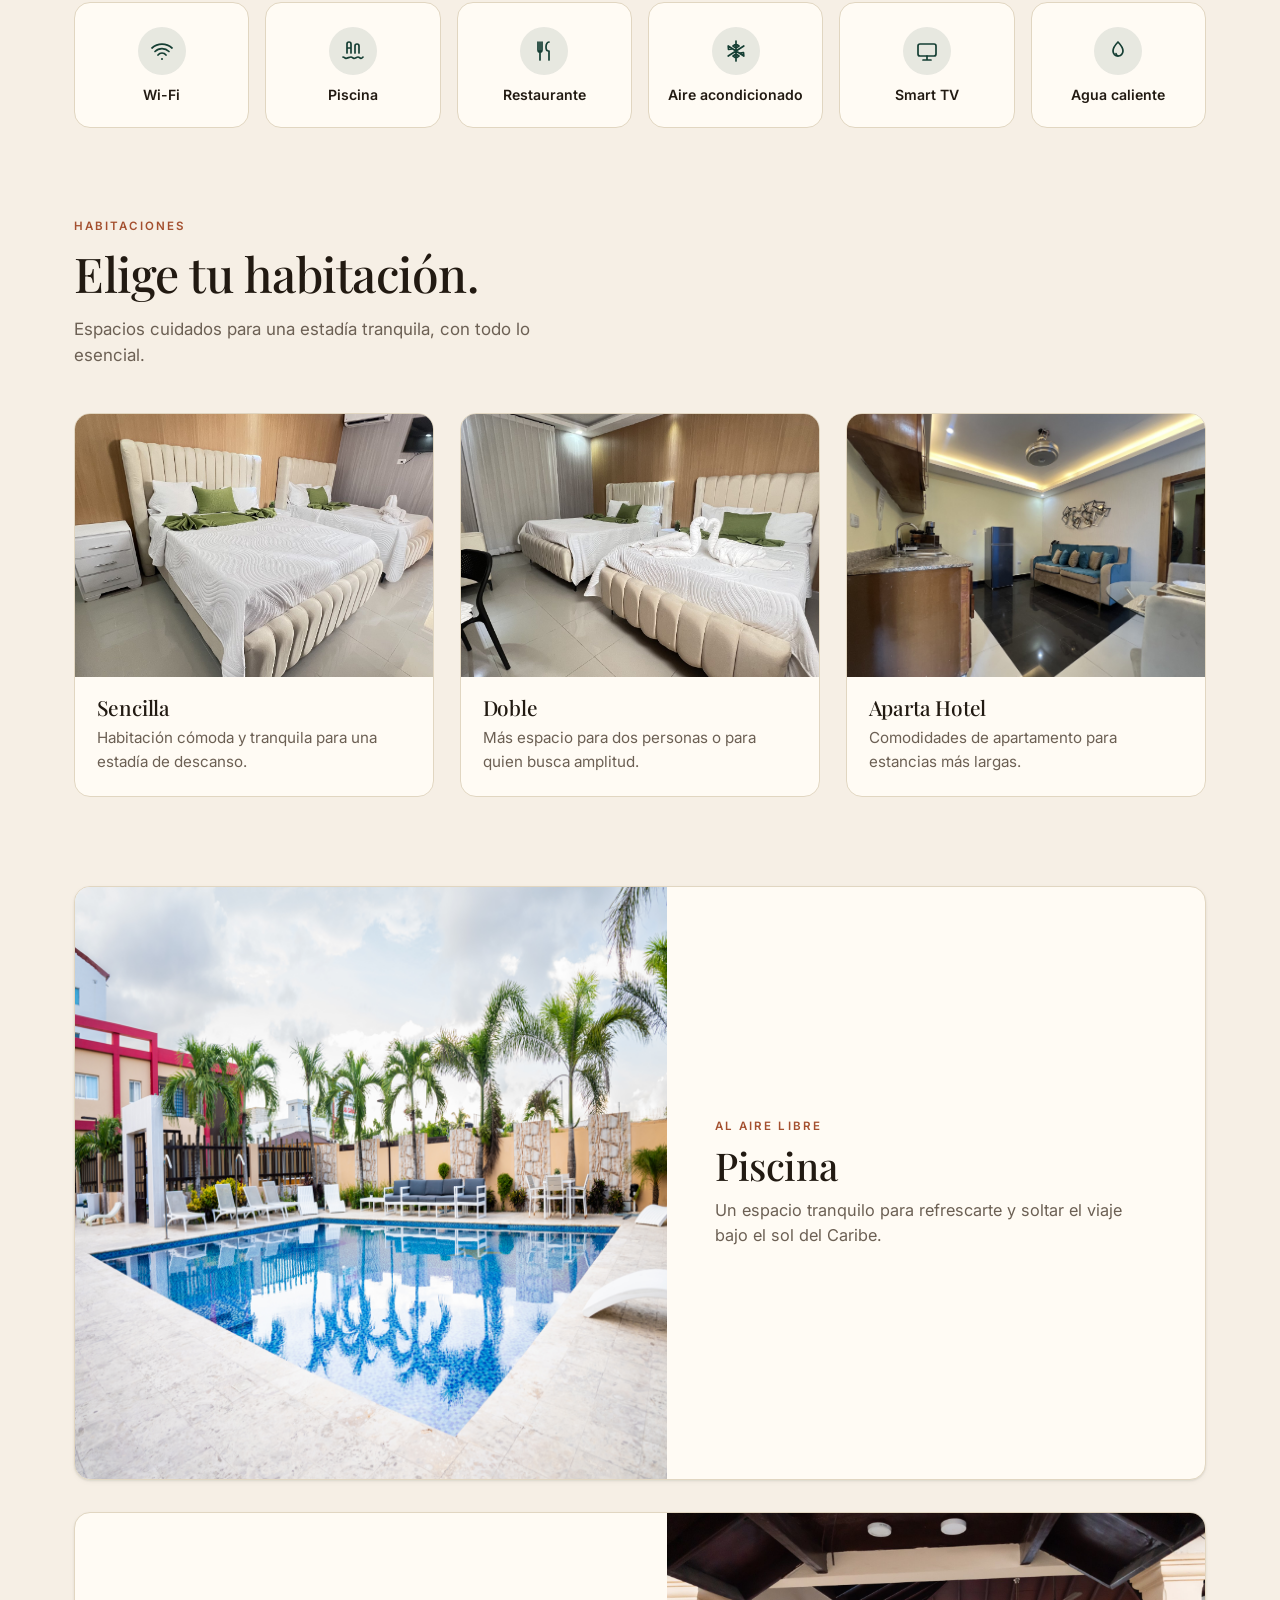
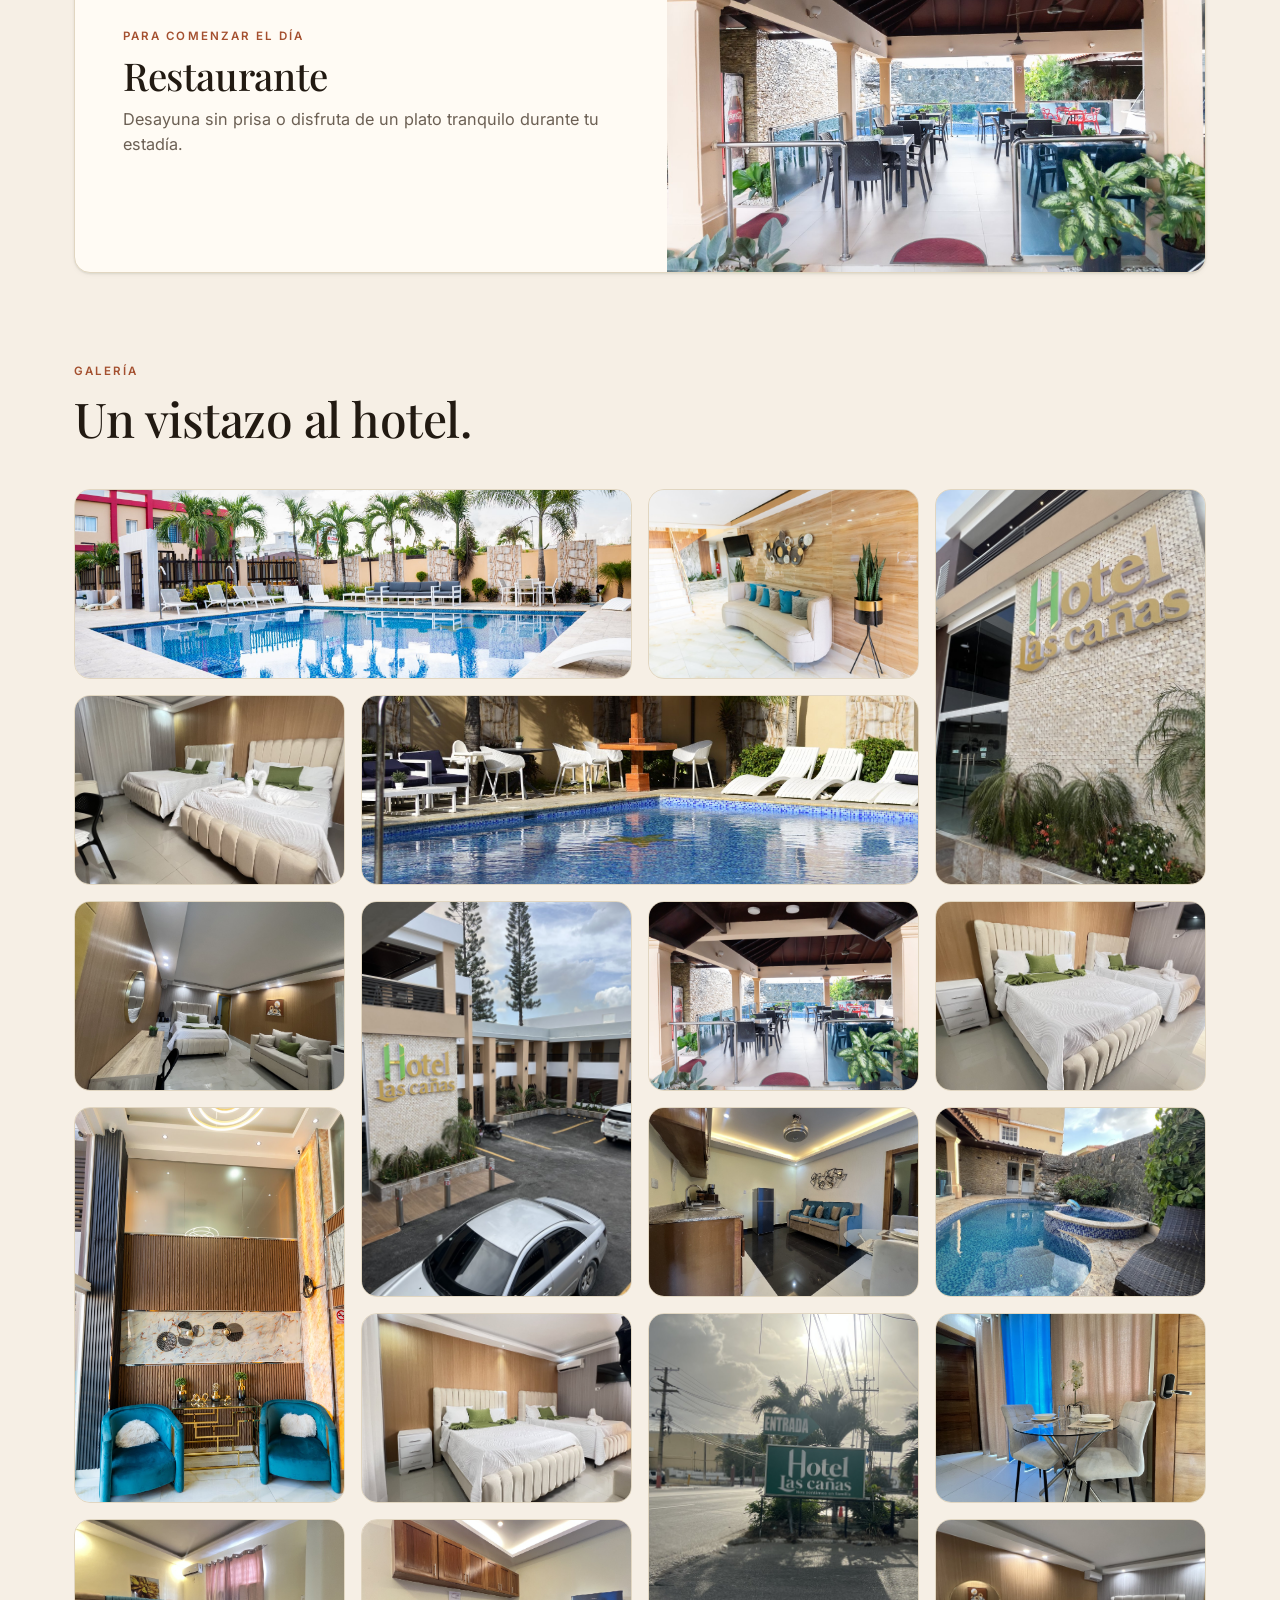
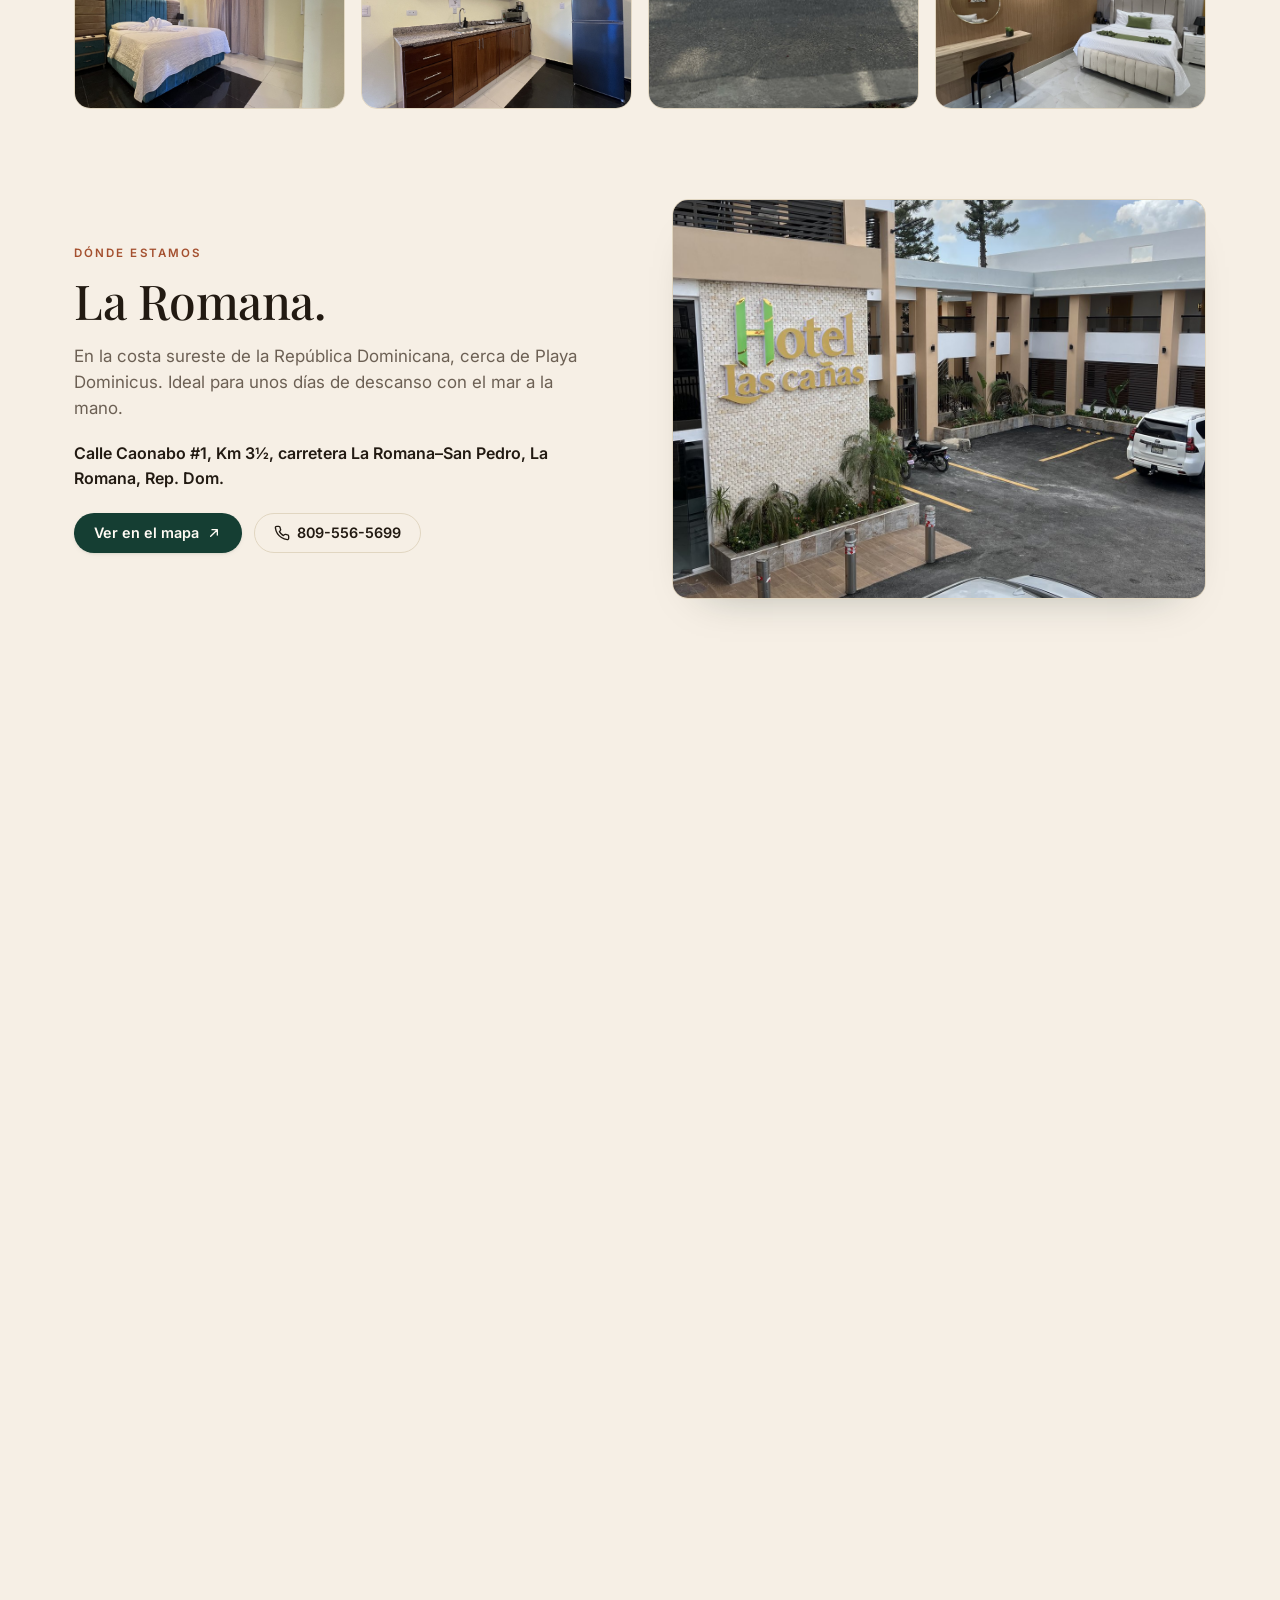
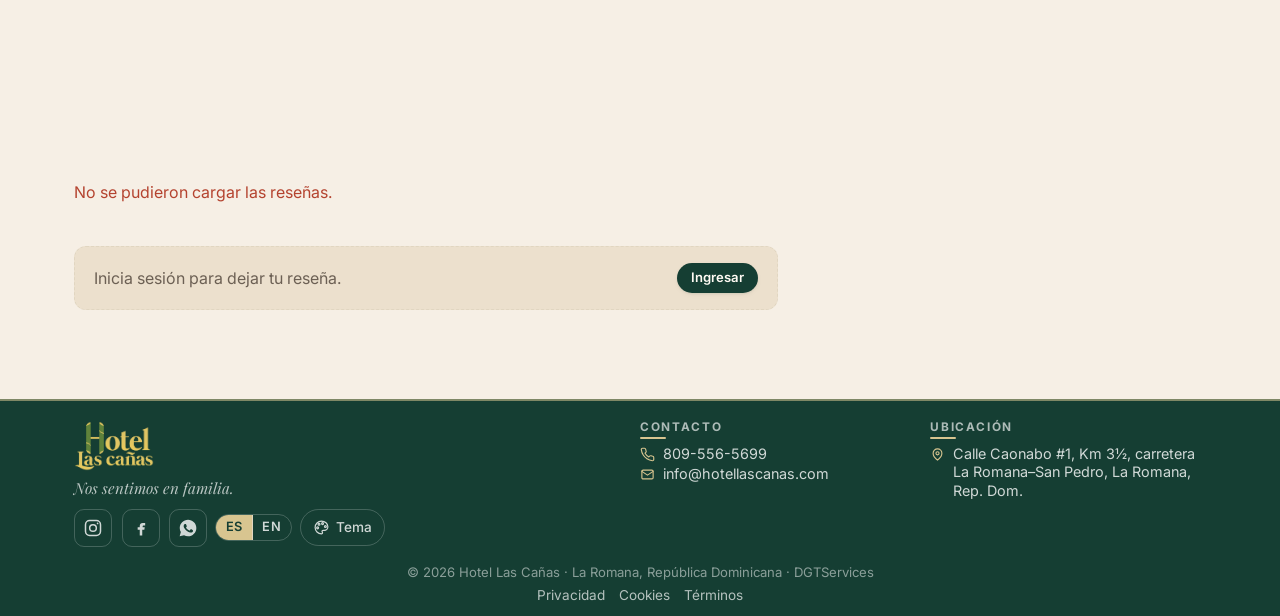
==== commit 4e3a35e5: "Cliente: cambiar contraseña (con sesión) + correo de confirmación - Backend: cambiarPassword(id, act" ====
--- a/index.html
+++ b/index.html
@@ -686,7 +686,7 @@
     <svg viewBox="0 0 24 24" width="22" height="22" fill="none" stroke="currentColor" stroke-width="2" stroke-linecap="round" stroke-linejoin="round" aria-hidden="true"><path d="M12 19V5M6 11l6-6 6 6"/></svg>
   </button>
 
-  <script src="app.js?v=20261021e"></script>
+  <script src="app.js?v=20261021j"></script>
   <script src="tilt3d.js?v=20261021e" defer></script>
 </body>
 </html>
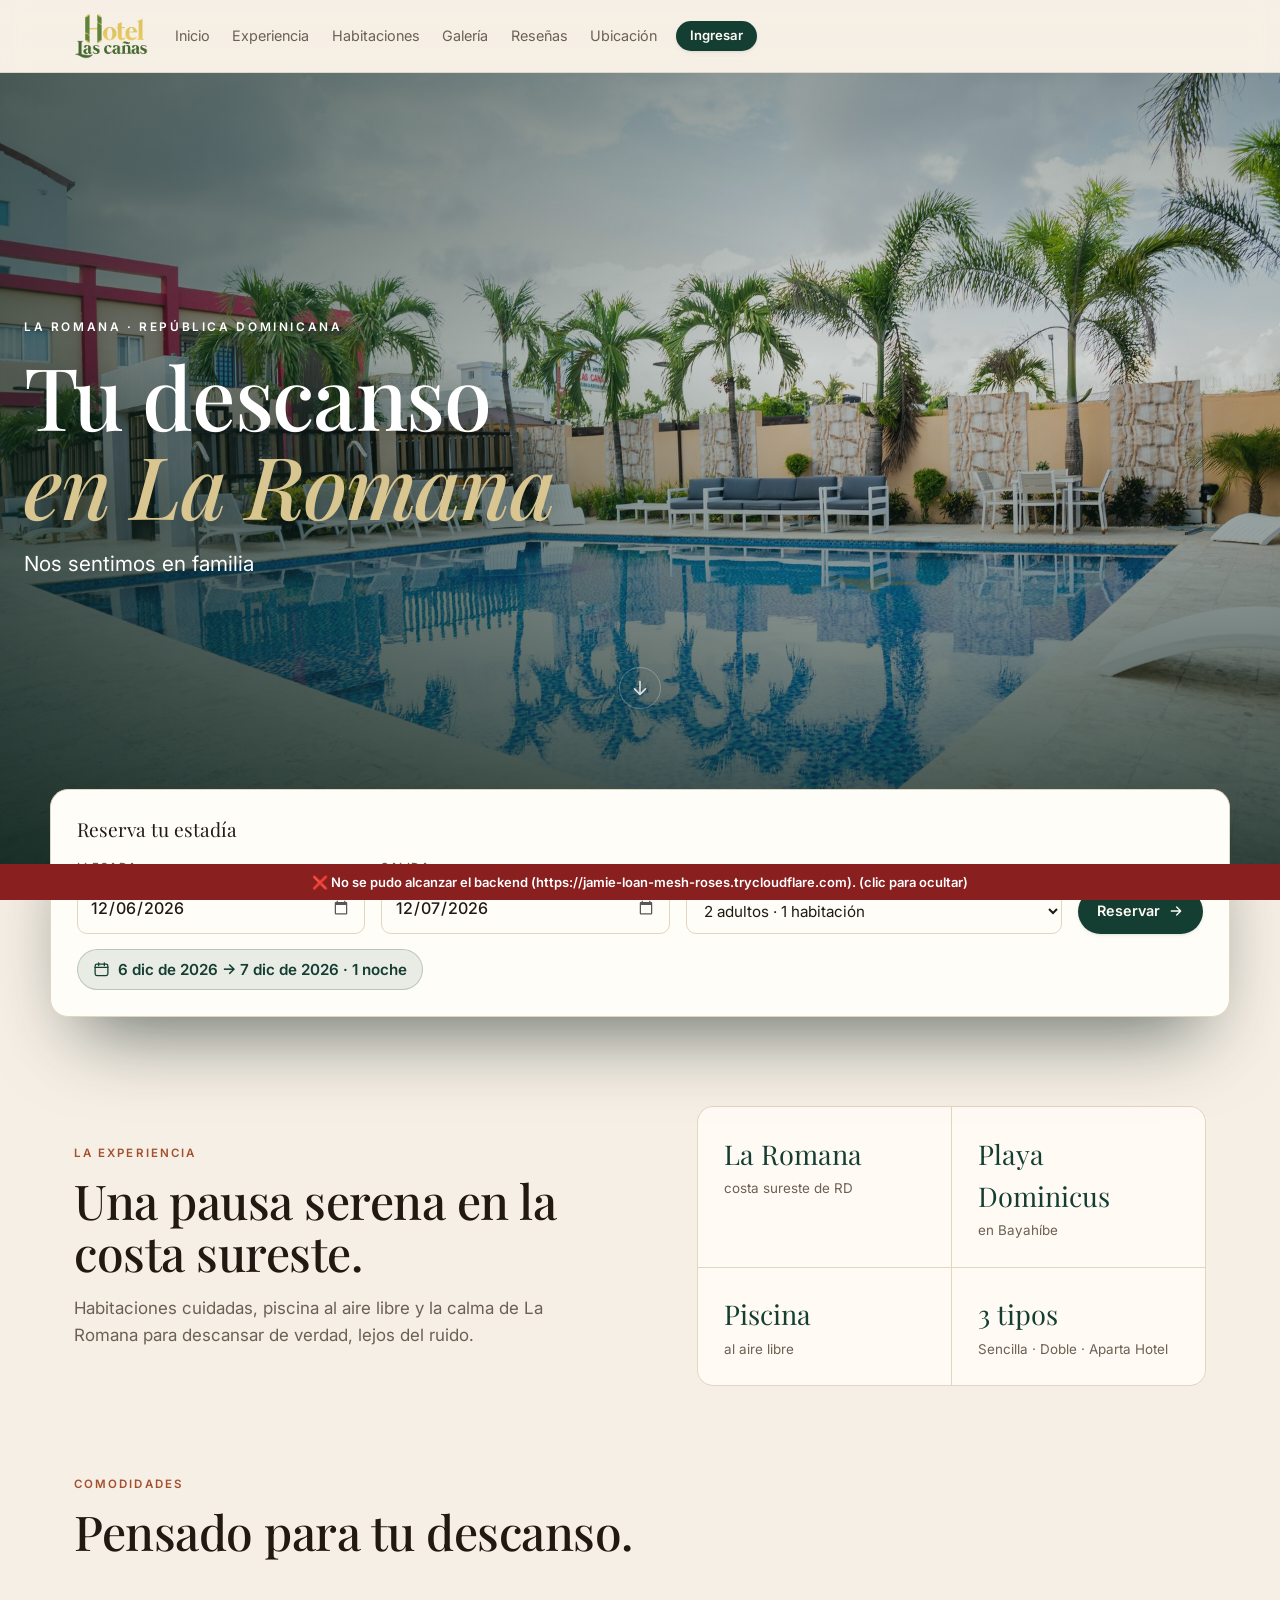
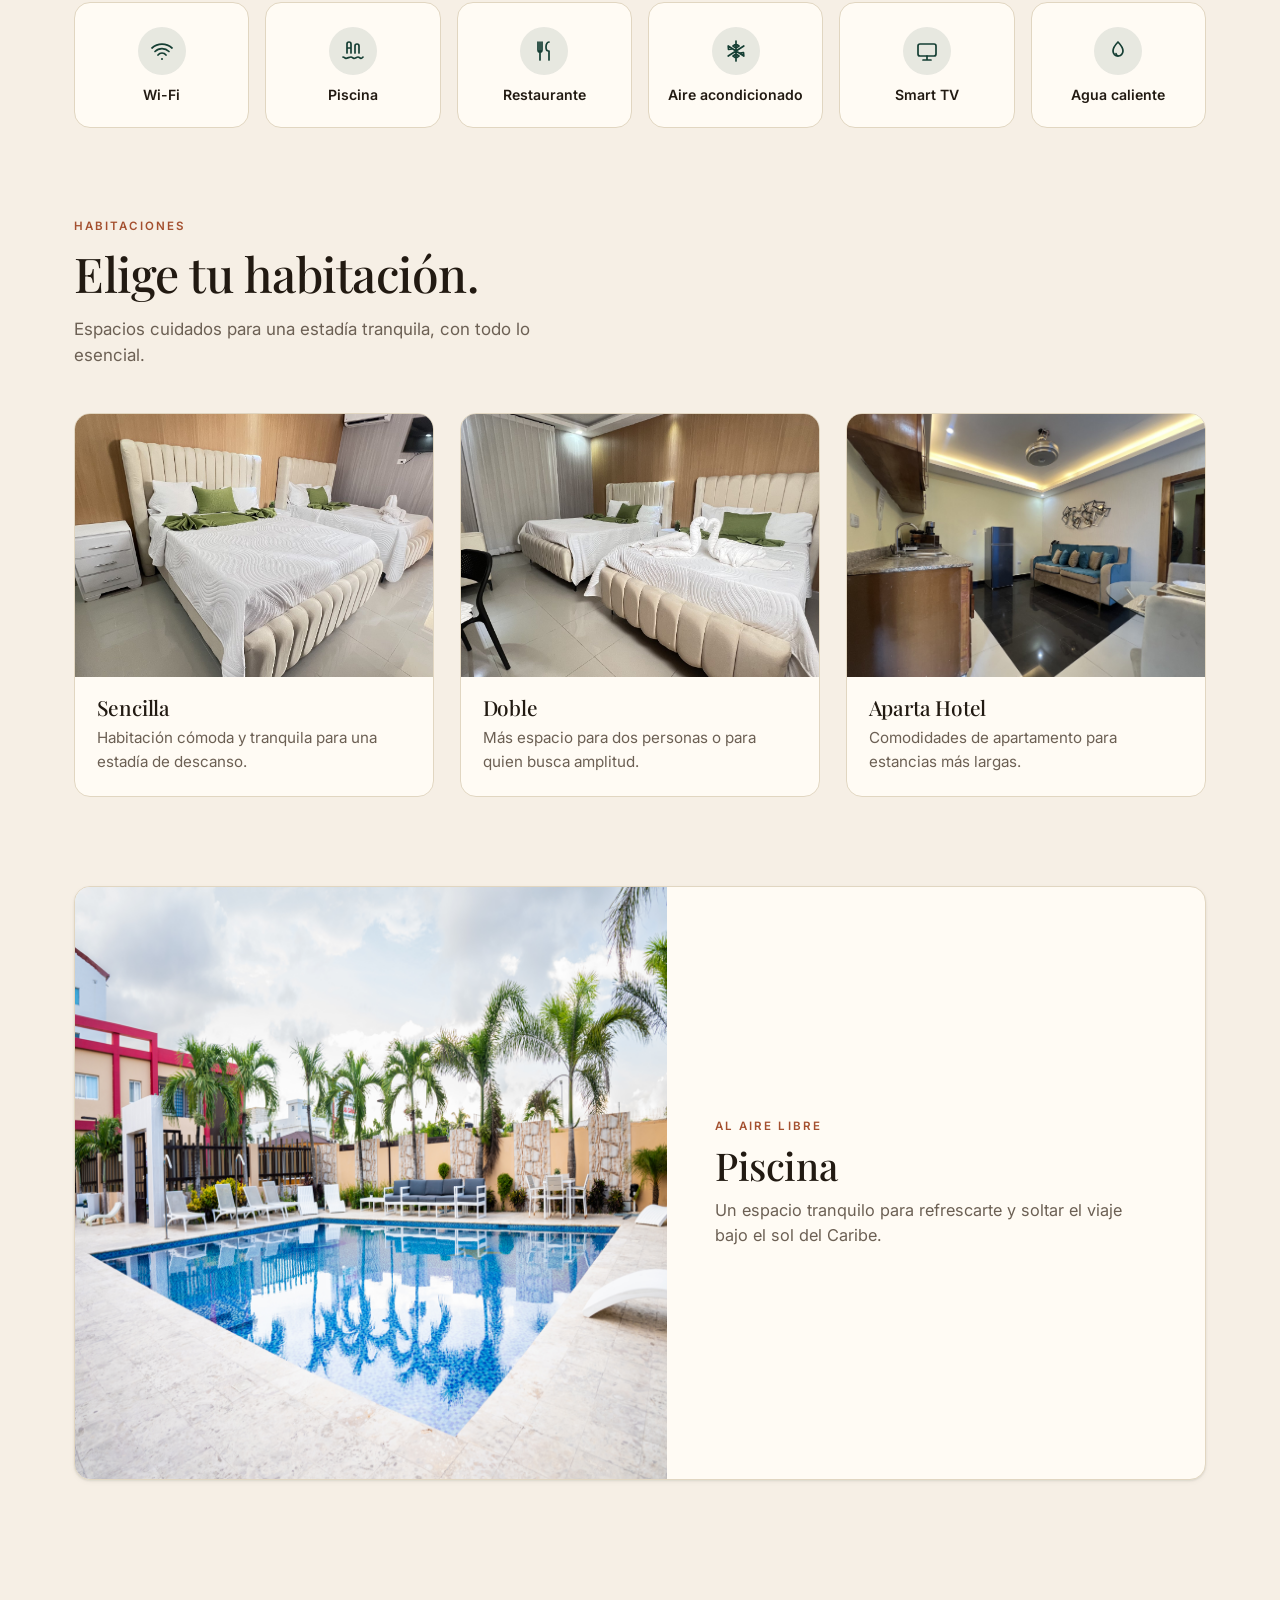
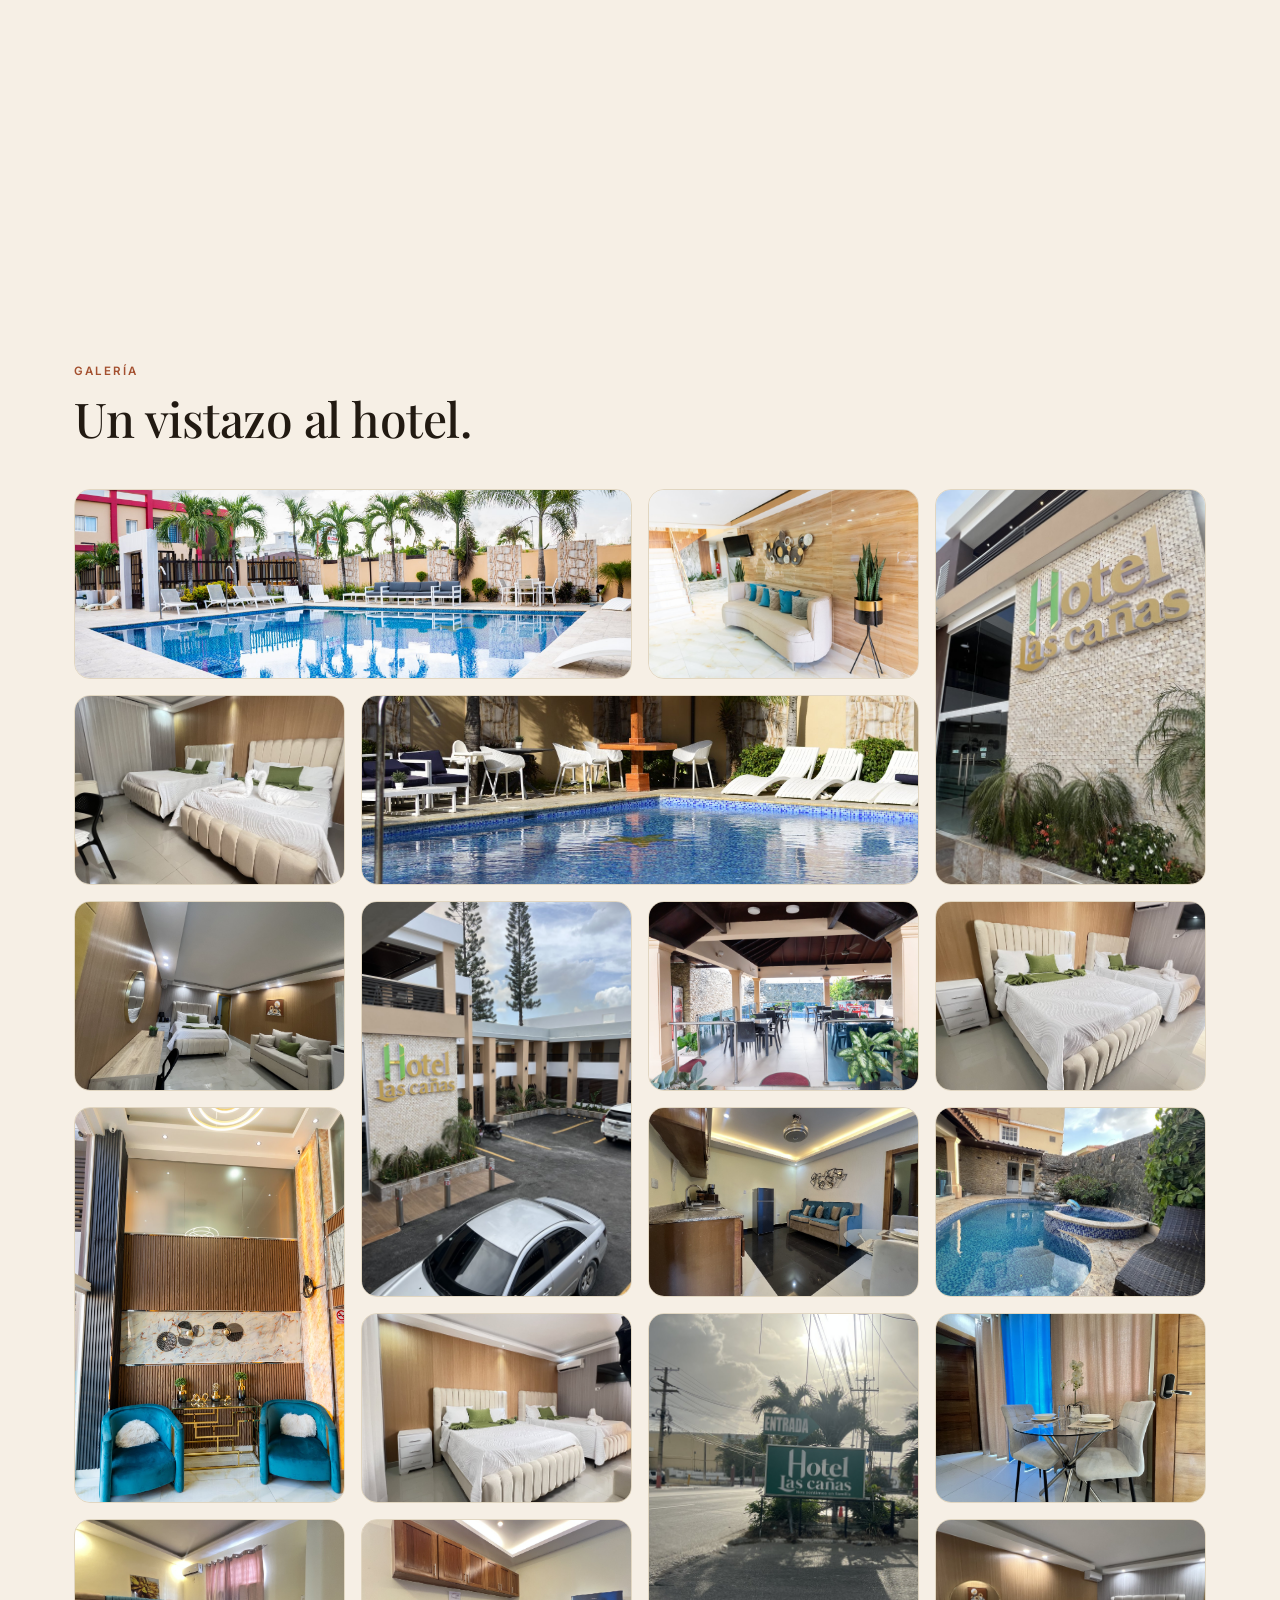
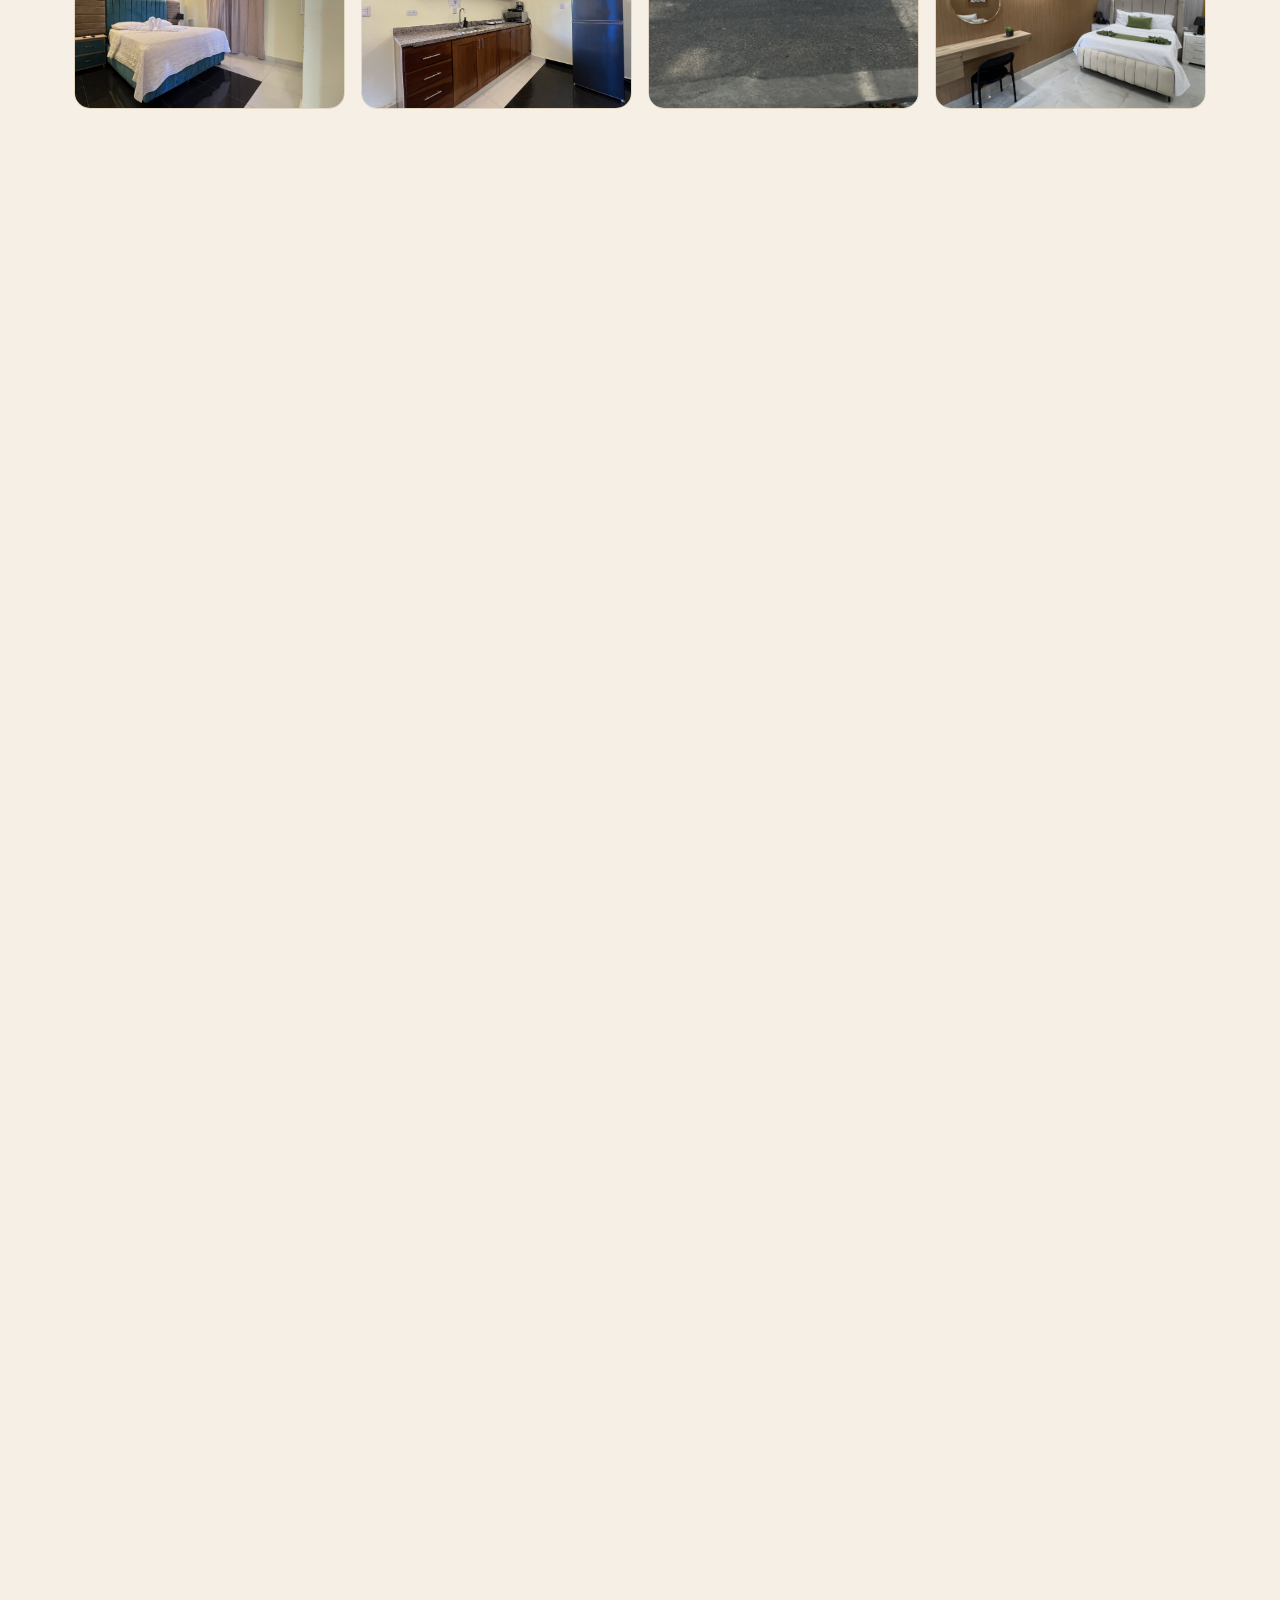
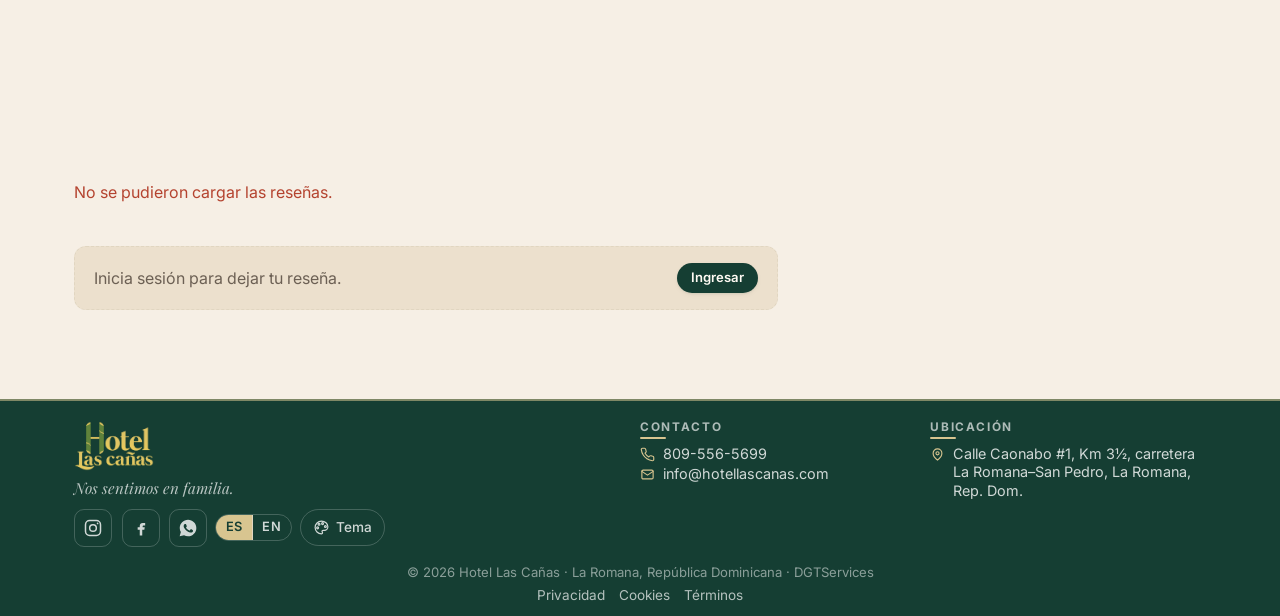
==== commit 56f0d912: "Galeria del sitio: agregar/eliminar fotos desde el admin (frontend) - Publico: app.js carga /api/gal" ====
--- a/index.html
+++ b/index.html
@@ -686,7 +686,7 @@
     <svg viewBox="0 0 24 24" width="22" height="22" fill="none" stroke="currentColor" stroke-width="2" stroke-linecap="round" stroke-linejoin="round" aria-hidden="true"><path d="M12 19V5M6 11l6-6 6 6"/></svg>
   </button>
 
-  <script src="app.js?v=20261021j"></script>
+  <script src="app.js?v=20261021k"></script>
   <script src="tilt3d.js?v=20261021e" defer></script>
 </body>
 </html>
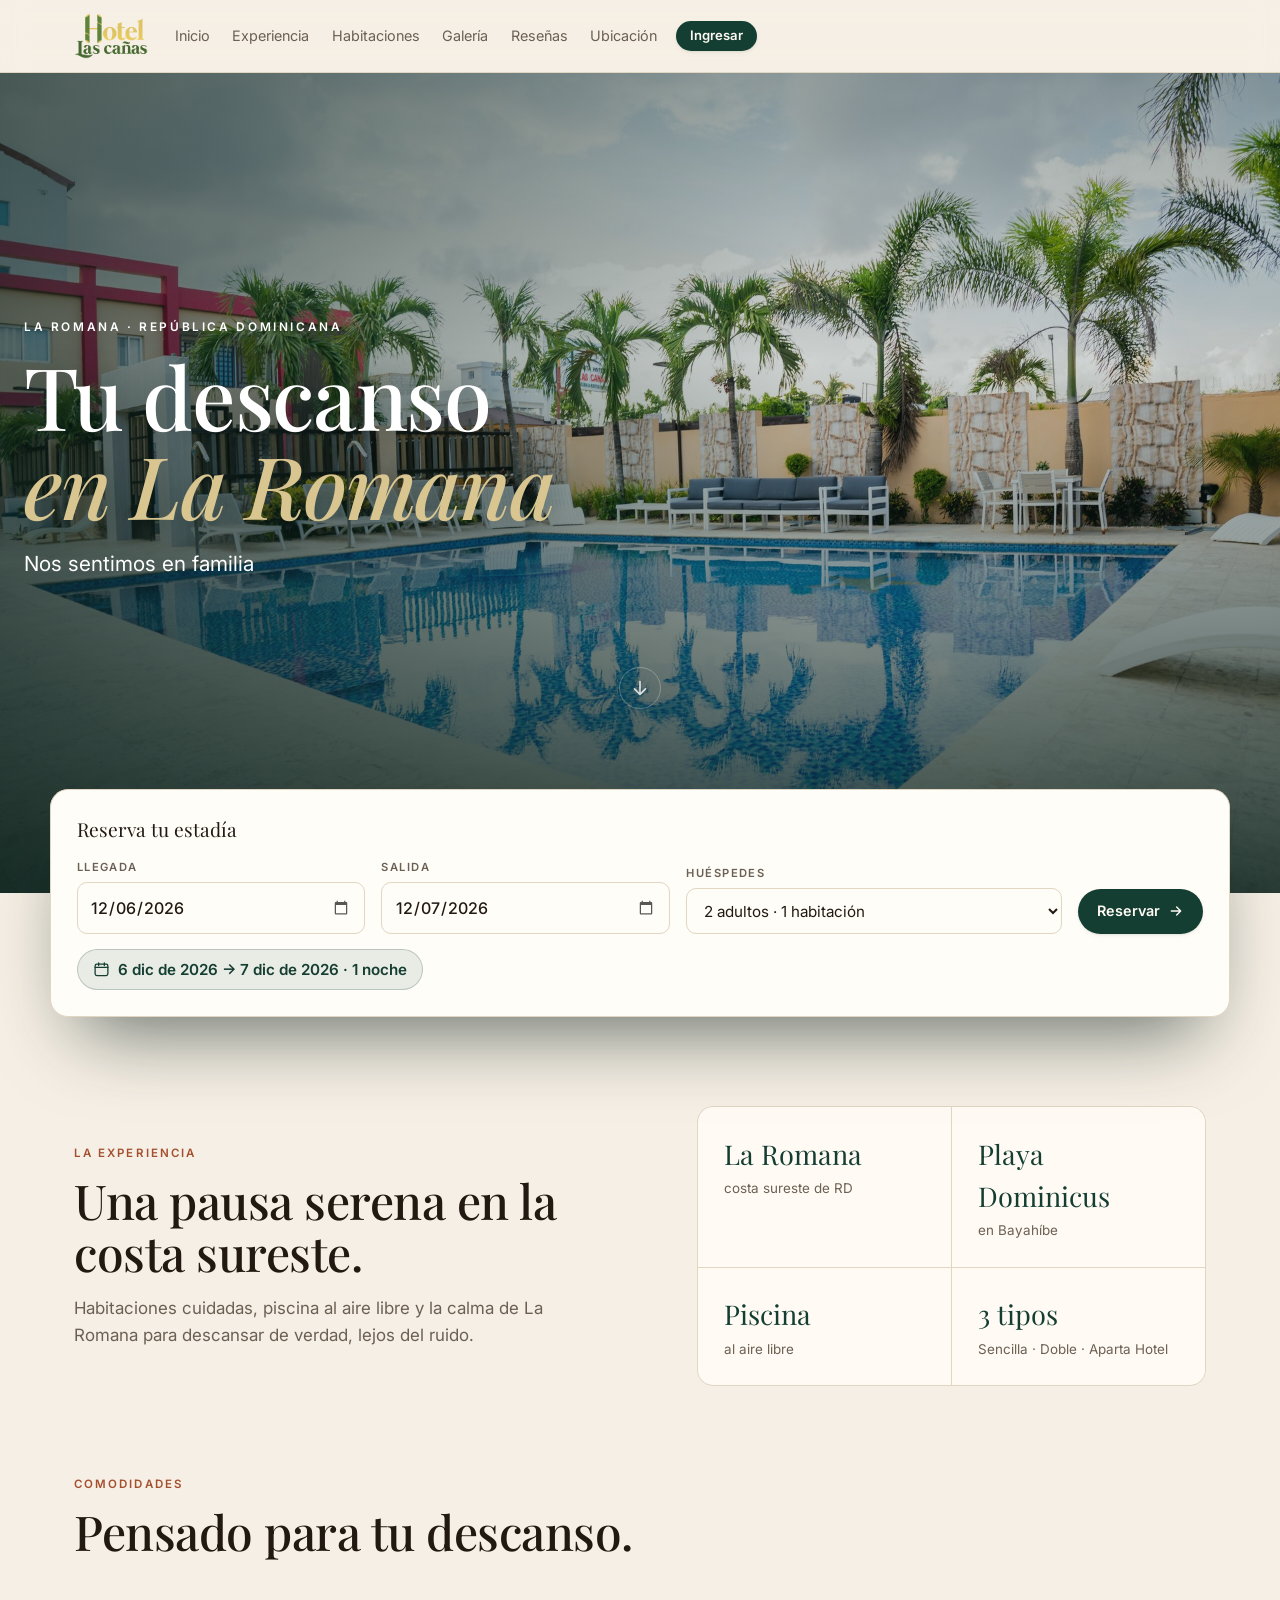
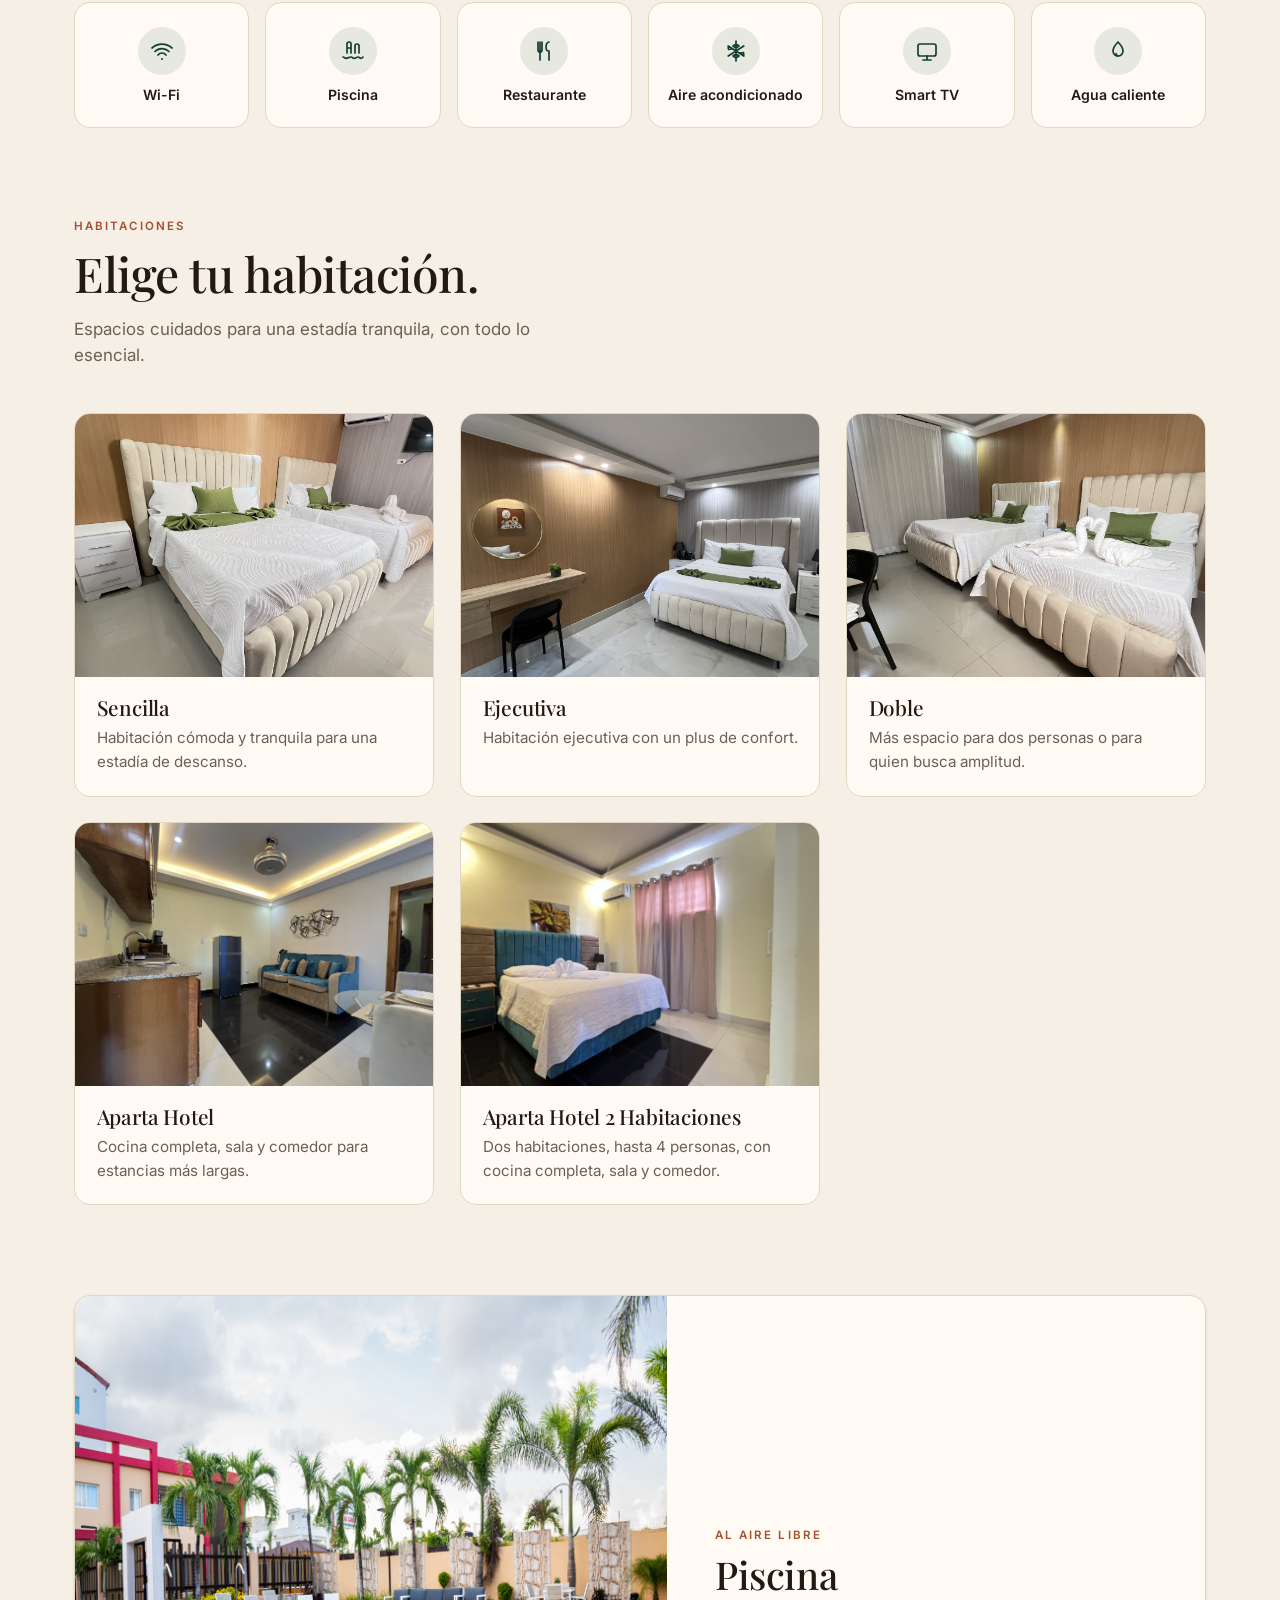
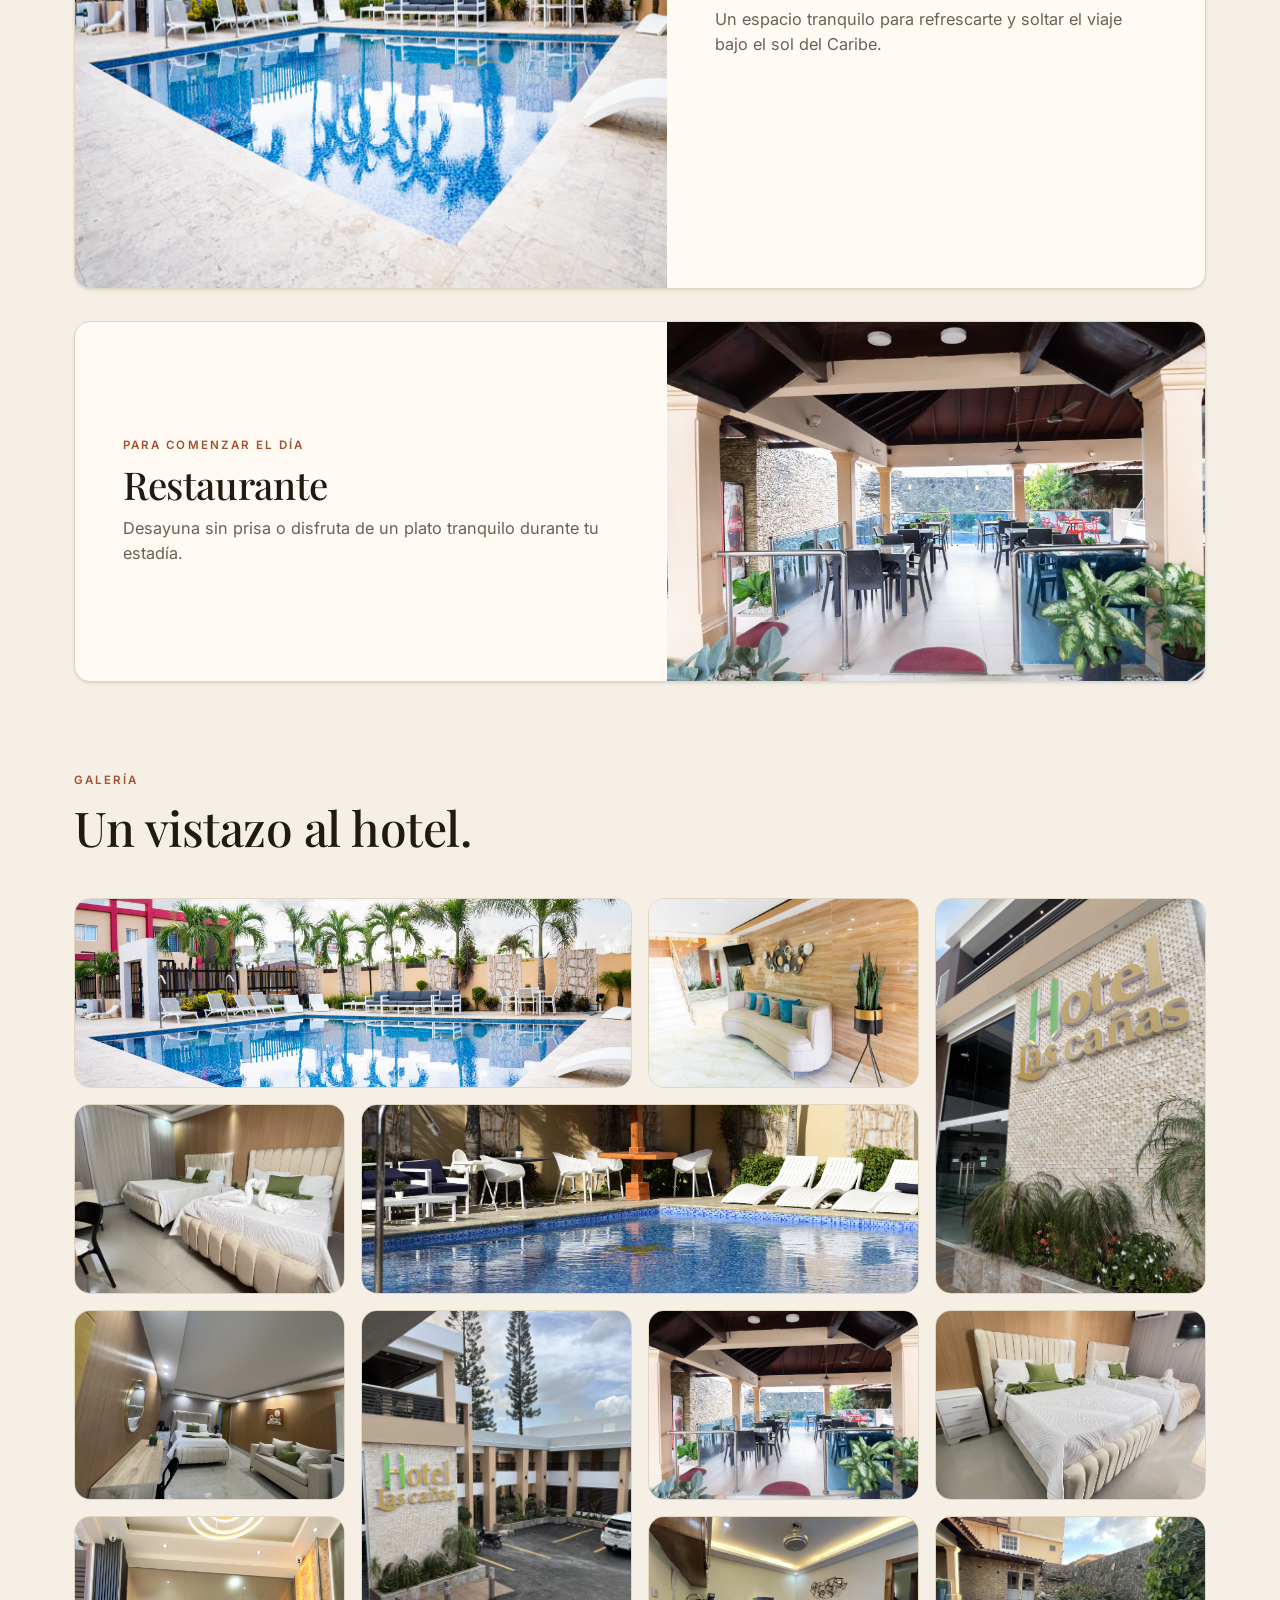
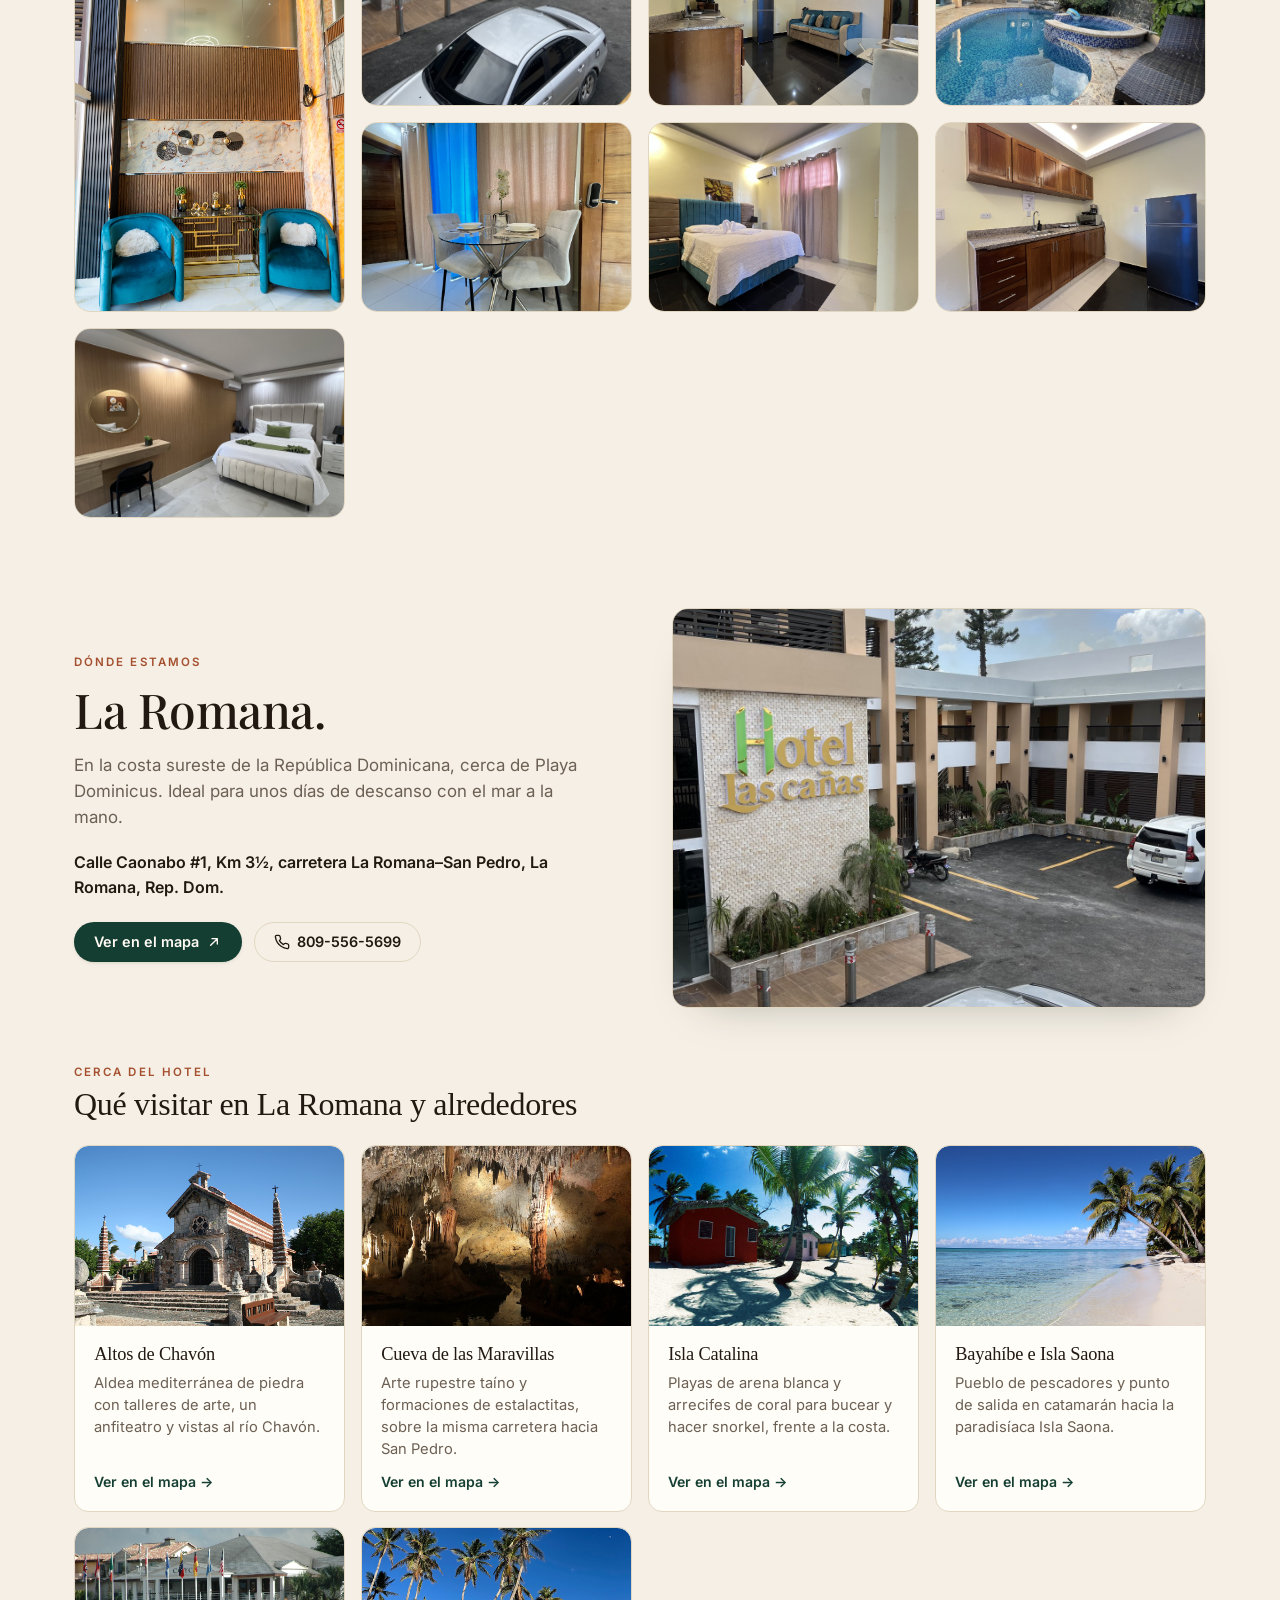
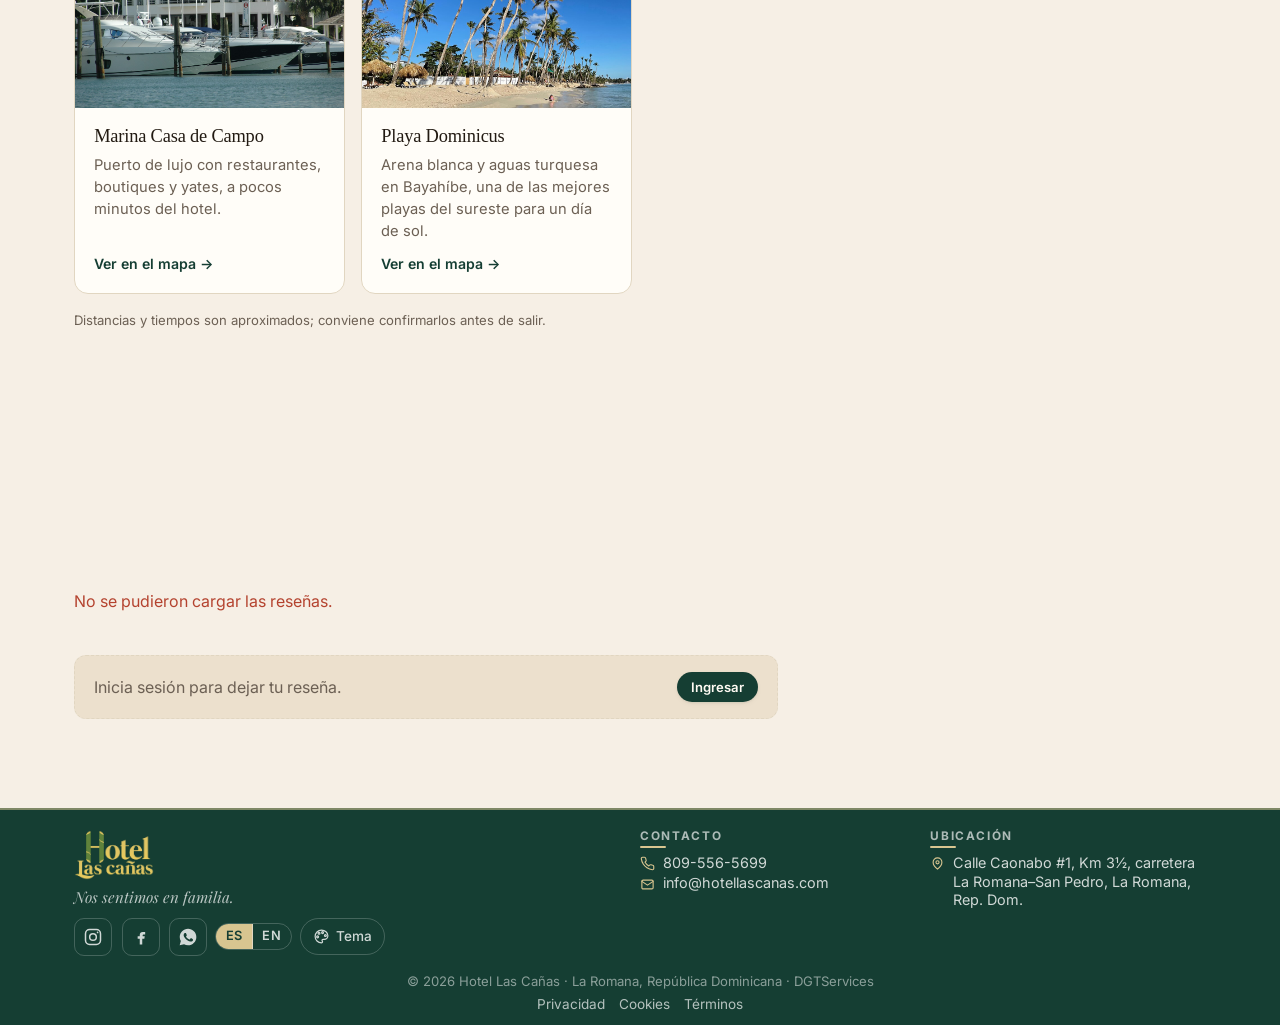
==== commit 2b7ab7d5: "Tipos/precios nuevos, comprobante y galeria - 5 tipos: Sencilla 1500, Ejecutiva 1800, Doble 2000, Ap" ====
--- a/index.html
+++ b/index.html
@@ -11,14 +11,14 @@
   <link rel="apple-touch-icon" href="apple-touch-icon.png?v=2" />
 
   <!-- Aplica el tema antes de pintar (script externo, compatible con CSP estricta). -->
-  <script src="theme-init.js?v=20261021e"></script>
+  <script src="theme-init.js?v=20261021n"></script>
 
   <!-- Pares tipográficos de los temas (serif de títulos + sans de cuerpo). -->
   <link rel="preconnect" href="https://fonts.googleapis.com" />
   <link rel="preconnect" href="https://fonts.gstatic.com" crossorigin />
   <link rel="stylesheet" href="https://fonts.googleapis.com/css2?family=Cormorant+Garamond:wght@500;600;700&family=Inter:wght@400;500;600;700&family=Manrope:wght@400;500;600;700&family=Playfair+Display:wght@500;600;700&display=swap" />
 
-  <link rel="stylesheet" href="styles.css?v=20261021e" />
+  <link rel="stylesheet" href="styles.css?v=20261021n" />
 </head>
 <body>
   <!-- Enlace de salto para accesibilidad por teclado -->
@@ -241,8 +241,6 @@
           <button type="button" class="gallery__item gallery__item--tall tilt3d"><img src="assets/lobby.jpg" alt="Sala de espera del lobby" loading="lazy" /></button>
           <button type="button" class="gallery__item tilt3d"><img src="assets/aparta-hotel.jpg" alt="Sala del Aparta Hotel" data-i18n-alt="gal.aparta" loading="lazy" /></button>
           <button type="button" class="gallery__item tilt3d"><img src="assets/piscina.jpg" alt="Piscina con jacuzzi del hotel" data-i18n-alt="gal.jacuzzi" loading="lazy" /></button>
-          <button type="button" class="gallery__item tilt3d"><img src="assets/habitacion-02.jpg" alt="Habitación con dos camas" loading="lazy" /></button>
-          <button type="button" class="gallery__item gallery__item--tall tilt3d"><img src="assets/entrada.jpg" alt="Entrada principal del hotel" loading="lazy" /></button>
           <button type="button" class="gallery__item tilt3d"><img src="assets/aparta-comedor.jpg" alt="Comedor del Aparta Hotel" loading="lazy" /></button>
           <button type="button" class="gallery__item tilt3d"><img src="assets/aparta-habitacion.jpg" alt="Dormitorio del Aparta Hotel" loading="lazy" /></button>
           <button type="button" class="gallery__item tilt3d"><img src="assets/aparta-cocina.jpg" alt="Cocina del Aparta Hotel" loading="lazy" /></button>
@@ -623,7 +621,13 @@
         <p class="success__num"><span data-i18n="ok.num">Reserva N.º</span> <strong id="okNumero"></strong></p>
         <p class="success__note" id="okDetalle"></p>
         <p class="success__pay" id="okPago"></p>
+        <p class="success__horario" data-i18n="ok.horario">Entrada (Check-in): 3:00 p.m. · Salida (Check-out): 12:00 p.m.</p>
         <p class="success__keep" data-i18n="ok.keep">Guarda tu número para cancelar si lo necesitas.</p>
+        <div class="success__firma">
+          <p data-i18n="ok.firma1">Gracias por preferirnos</p>
+          <p class="success__firma-marca">Hotel Las Cañas</p>
+          <p data-i18n="ok.firma3">¡Nos sentimos en familia!</p>
+        </div>
         <button class="btn btn--ghost" type="button" id="okCerrar" data-i18n="ok.done">Listo</button>
       </div>
     </div>
@@ -686,7 +690,7 @@
     <svg viewBox="0 0 24 24" width="22" height="22" fill="none" stroke="currentColor" stroke-width="2" stroke-linecap="round" stroke-linejoin="round" aria-hidden="true"><path d="M12 19V5M6 11l6-6 6 6"/></svg>
   </button>
 
-  <script src="app.js?v=20261021k"></script>
-  <script src="tilt3d.js?v=20261021e" defer></script>
+  <script src="app.js?v=20261021n"></script>
+  <script src="tilt3d.js?v=20261021n" defer></script>
 </body>
 </html>
--- a/styles.css
+++ b/styles.css
@@ -718,7 +718,11 @@
 }
 .success__num strong { font-size: 1.6rem; color: var(--brand); font-family: var(--font-head); display: block; }
 .success__note { color: var(--muted); font-size: .9rem; margin-bottom: .4rem; }
-.success__keep { color: var(--terra-d); font-size: .86rem; font-weight: 600; margin-bottom: 1.3rem; }
+.success__keep { color: var(--terra-d); font-size: .86rem; font-weight: 600; margin-bottom: 1rem; }
+.success__horario { color: var(--muted); font-size: .86rem; margin: 0 0 .4rem; }
+.success__firma { margin: .2rem auto 1.2rem; line-height: 1.5; }
+.success__firma p { margin: 0; color: var(--muted); font-size: .92rem; }
+.success__firma-marca { font-family: var(--font-head); color: var(--brand); font-size: 1.1rem; font-weight: 600; }
 
 /* =========================== Opt-in de promociones =========================== */
 .optin {
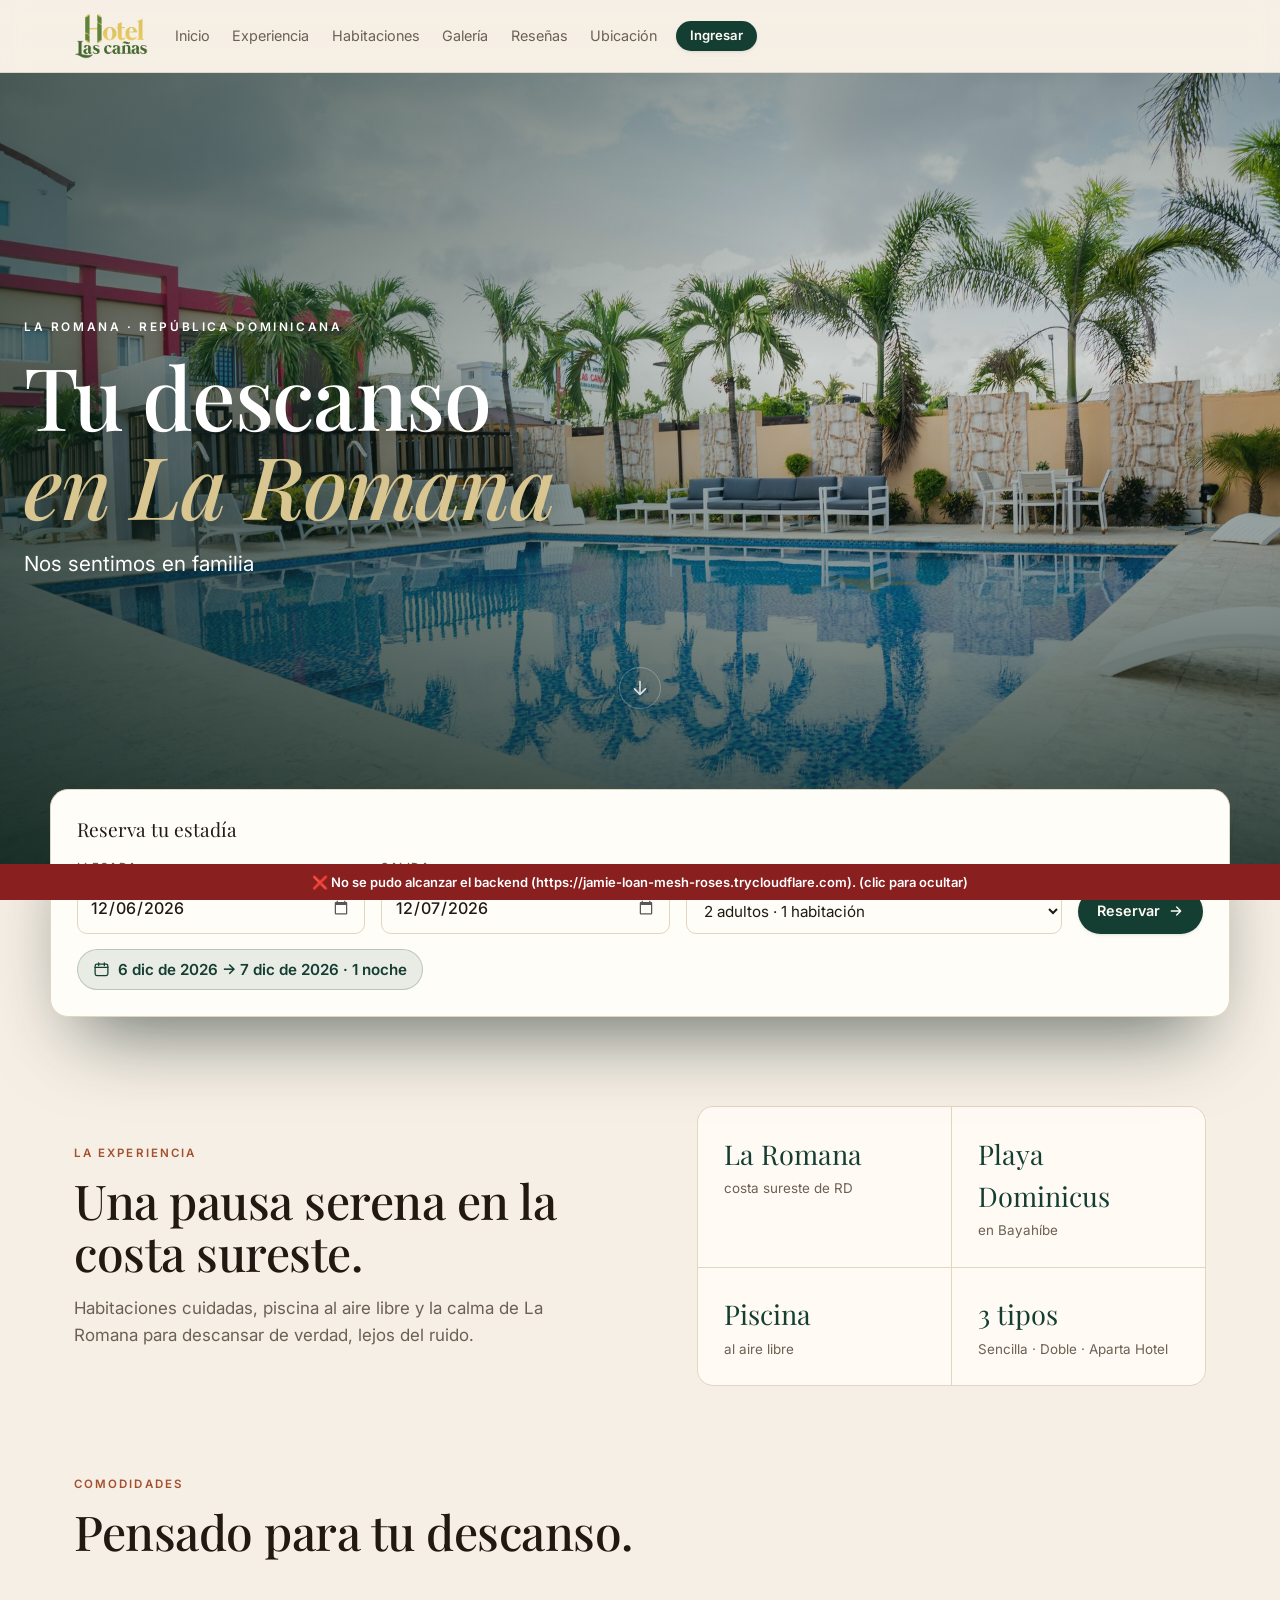
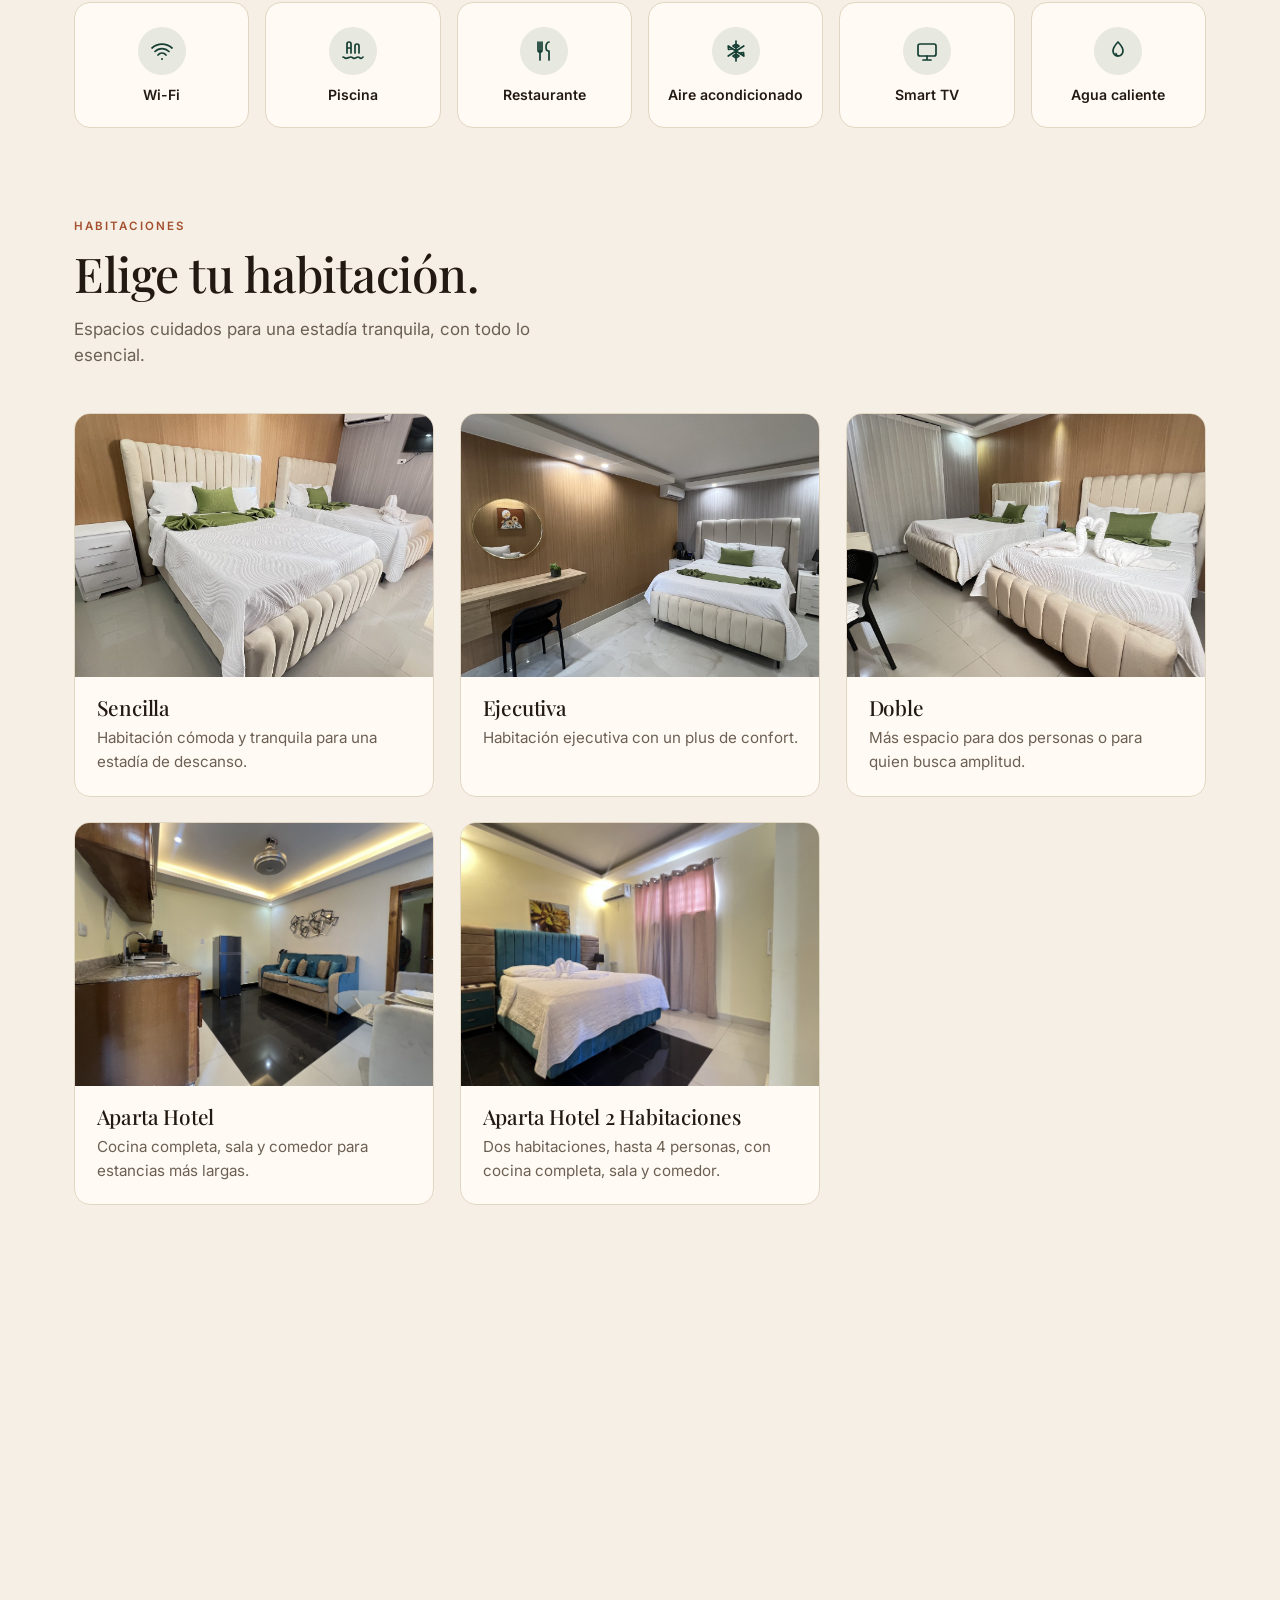
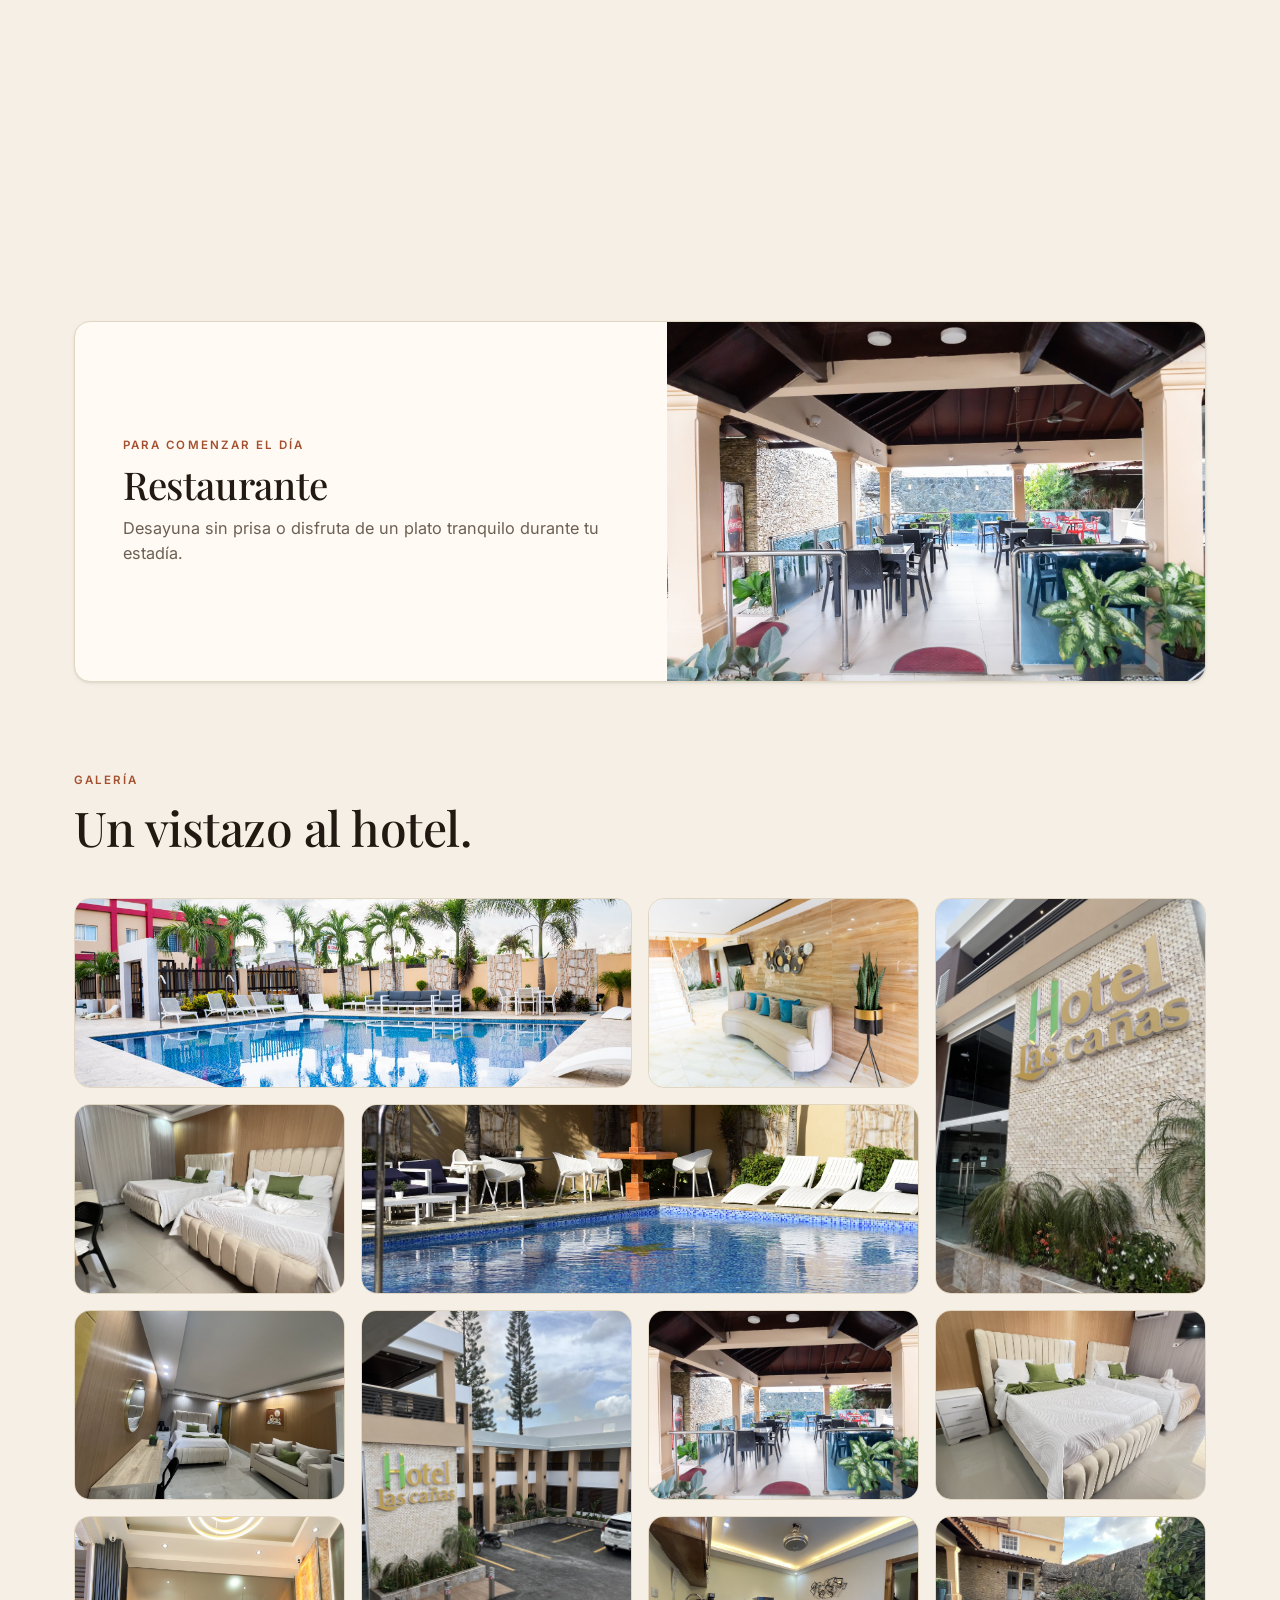
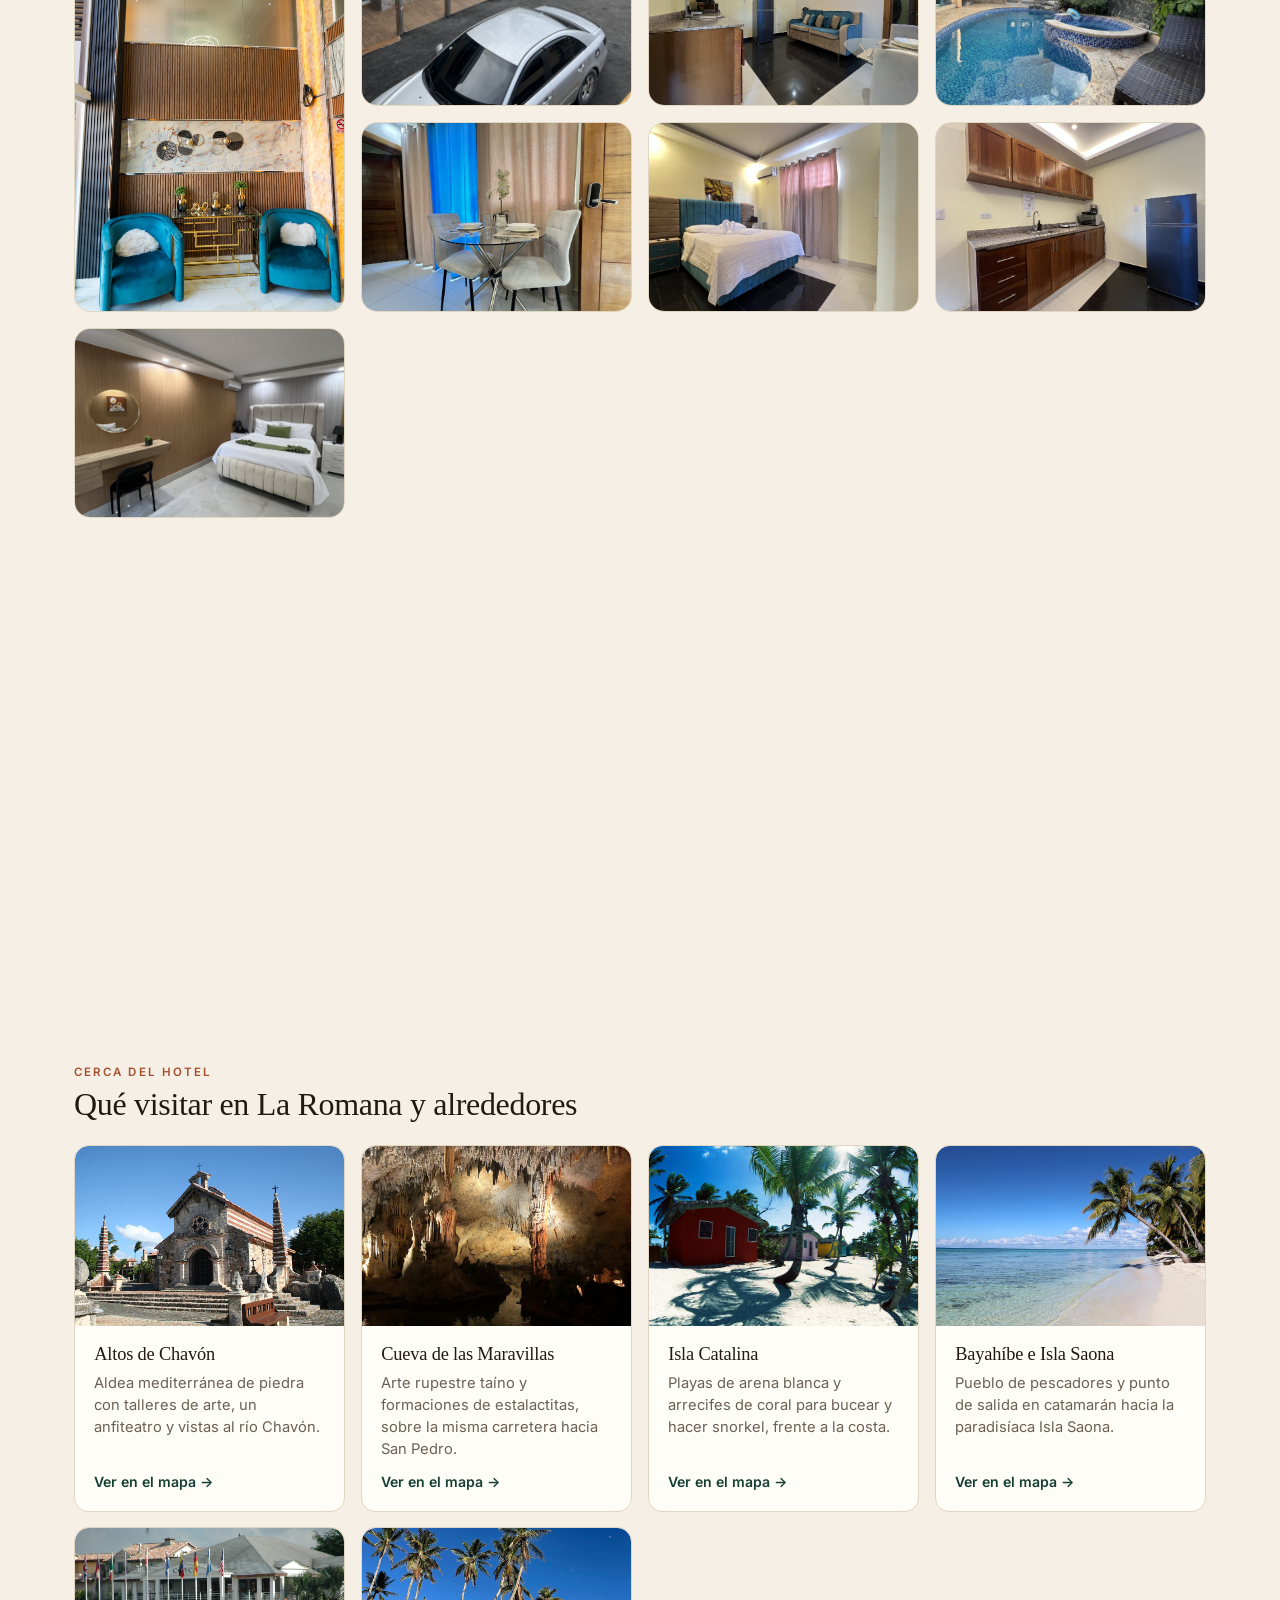
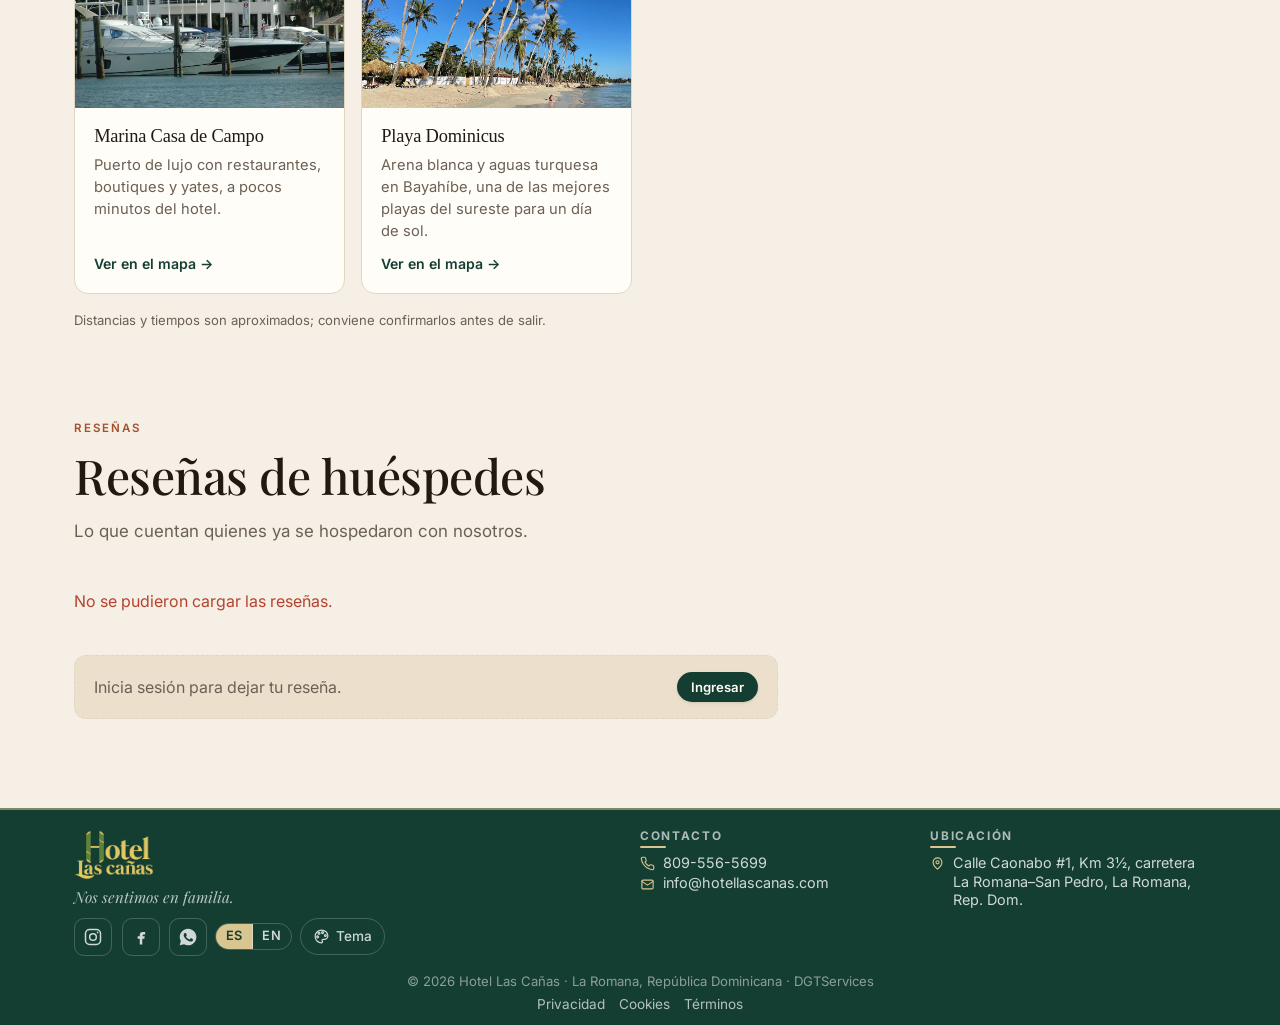
==== commit 37c34c10: "Demo: claves i18n del comprobante (horario y firma)" ====
--- a/index.html
+++ b/index.html
@@ -690,7 +690,7 @@
     <svg viewBox="0 0 24 24" width="22" height="22" fill="none" stroke="currentColor" stroke-width="2" stroke-linecap="round" stroke-linejoin="round" aria-hidden="true"><path d="M12 19V5M6 11l6-6 6 6"/></svg>
   </button>
 
-  <script src="app.js?v=20261021n"></script>
+  <script src="app.js?v=20261021o"></script>
   <script src="tilt3d.js?v=20261021n" defer></script>
 </body>
 </html>
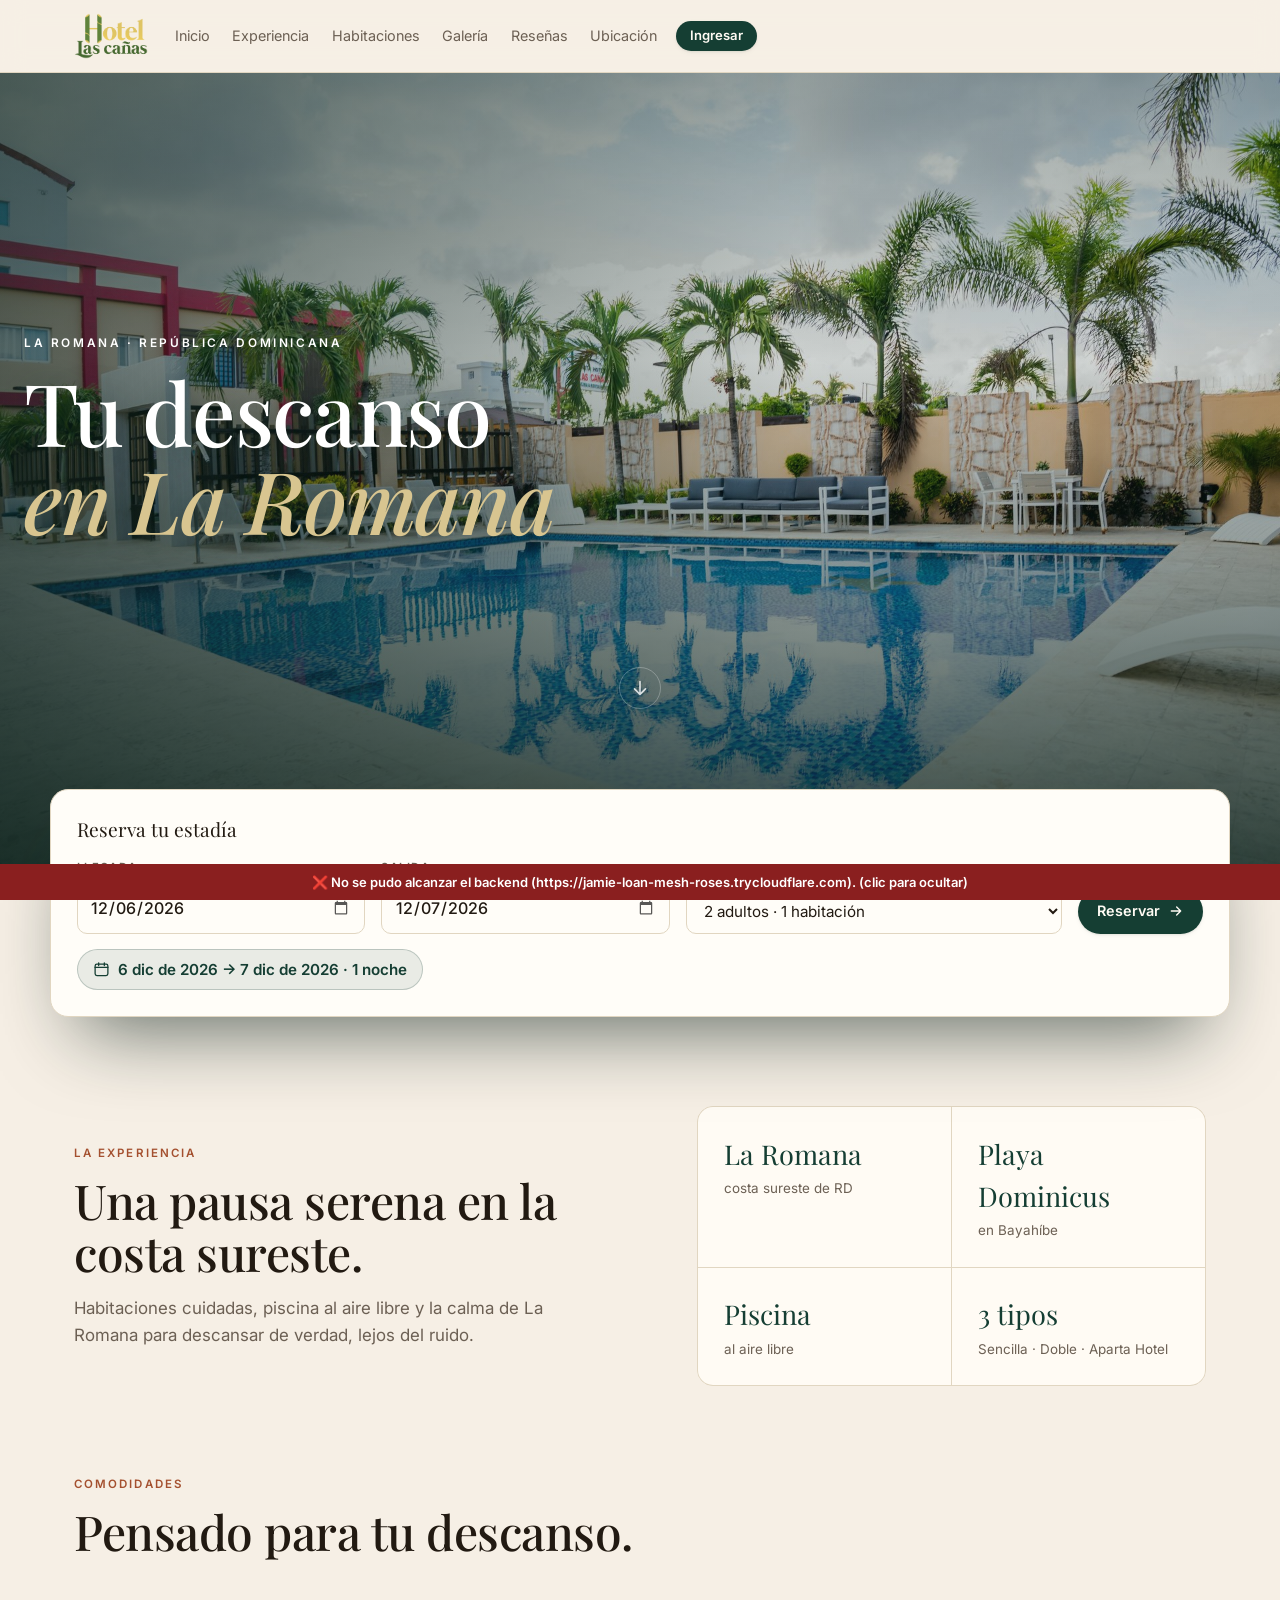
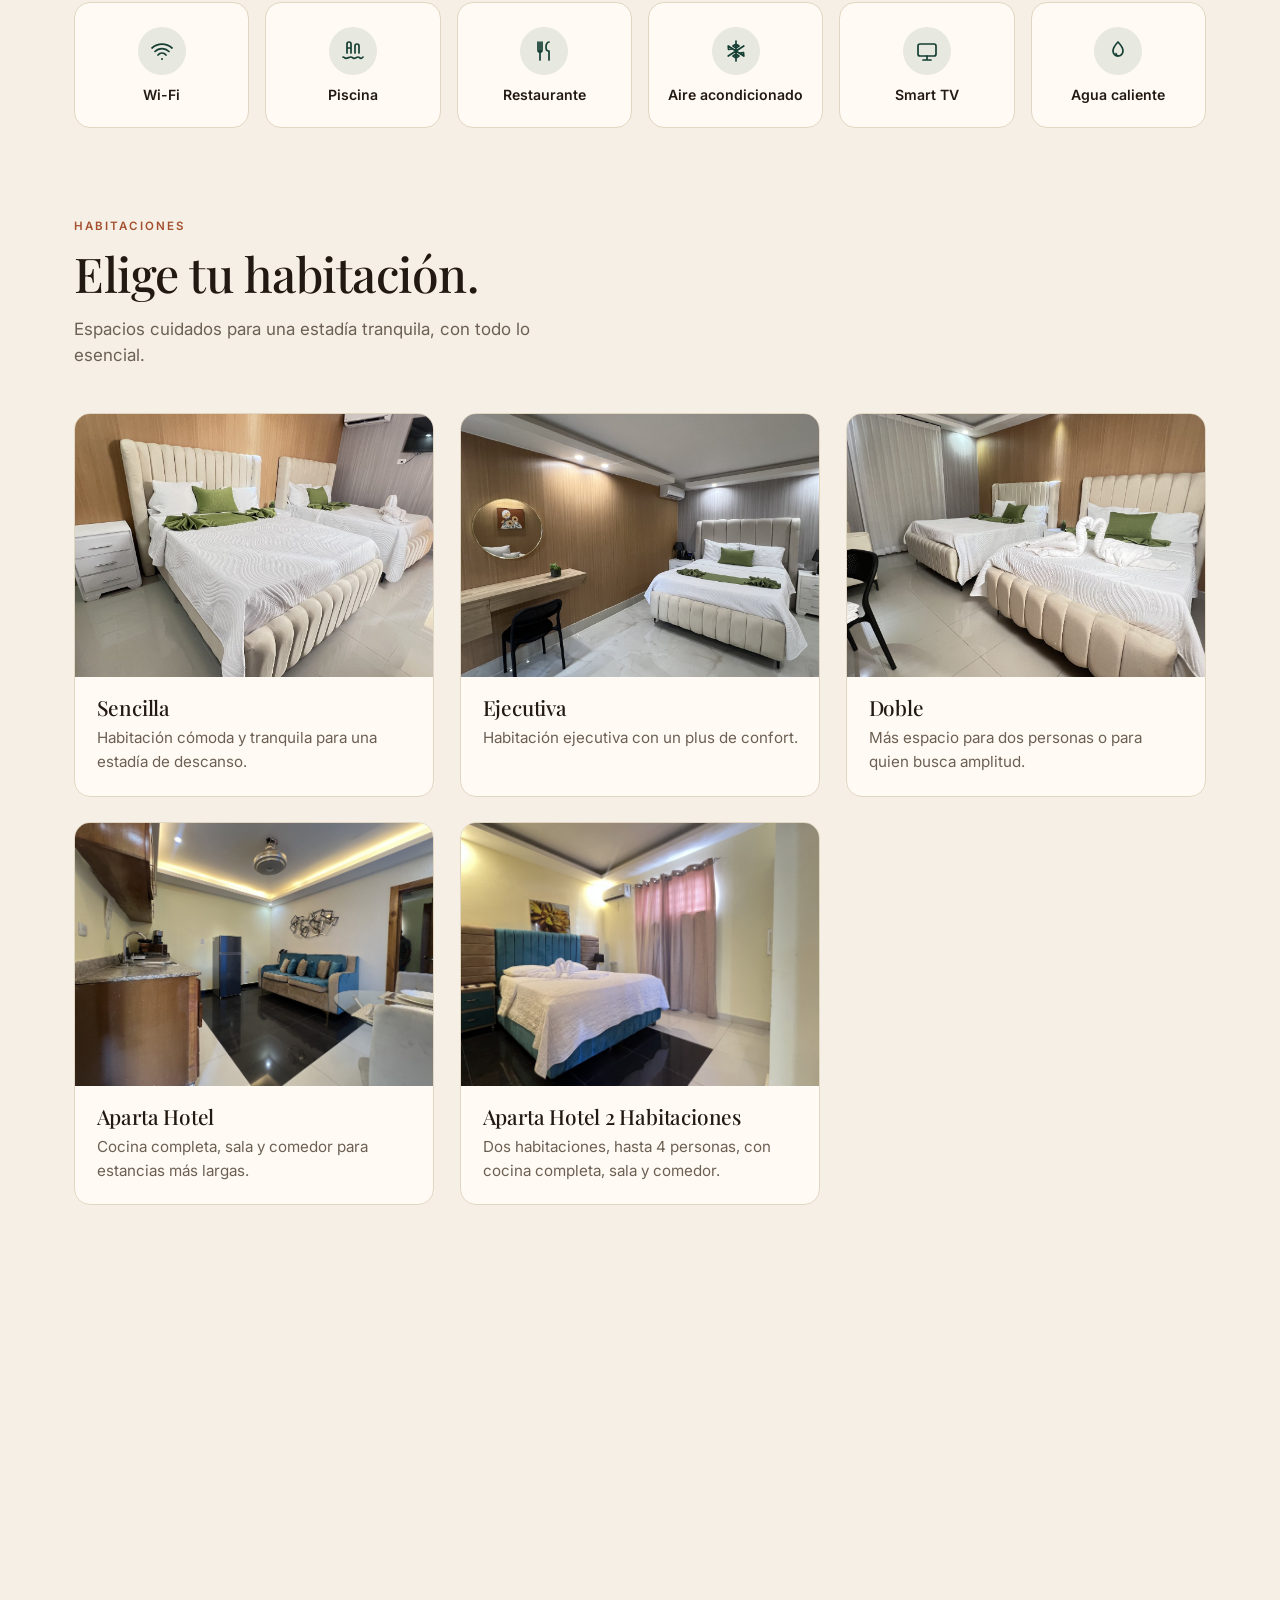
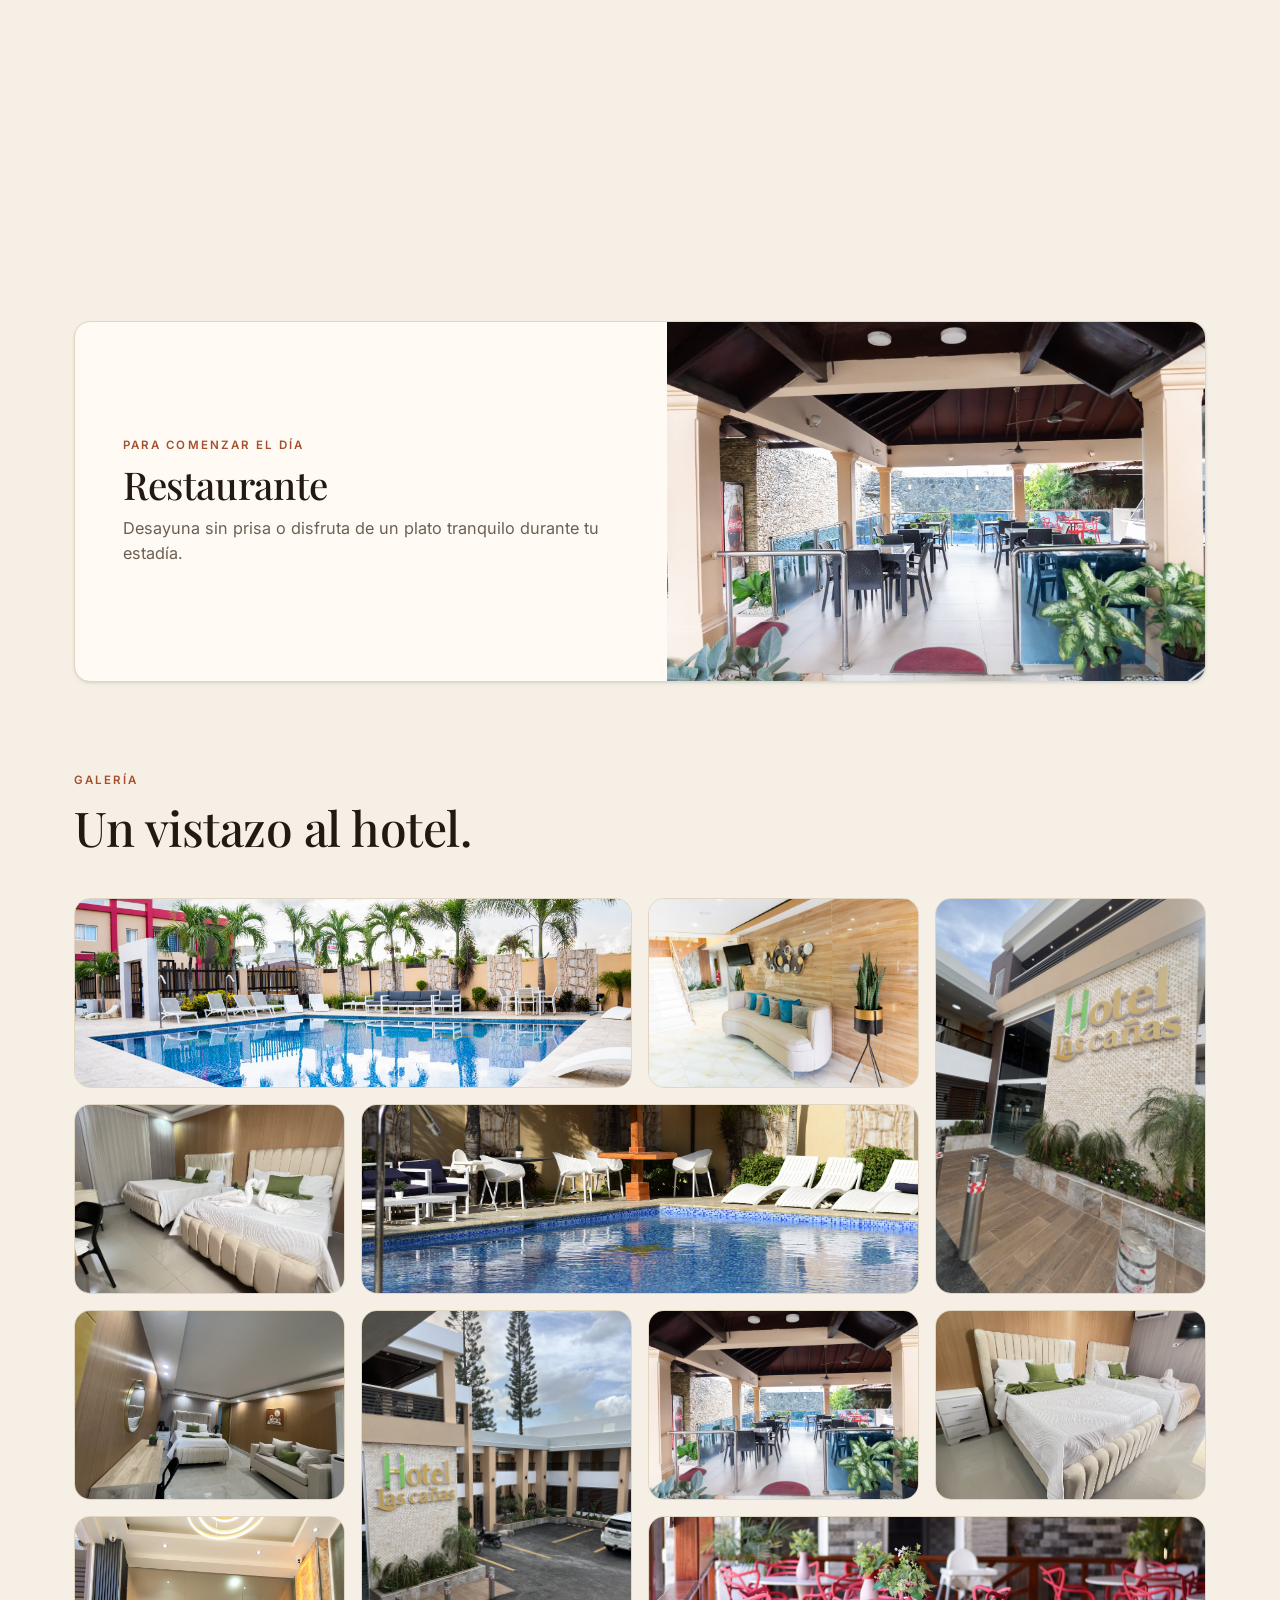
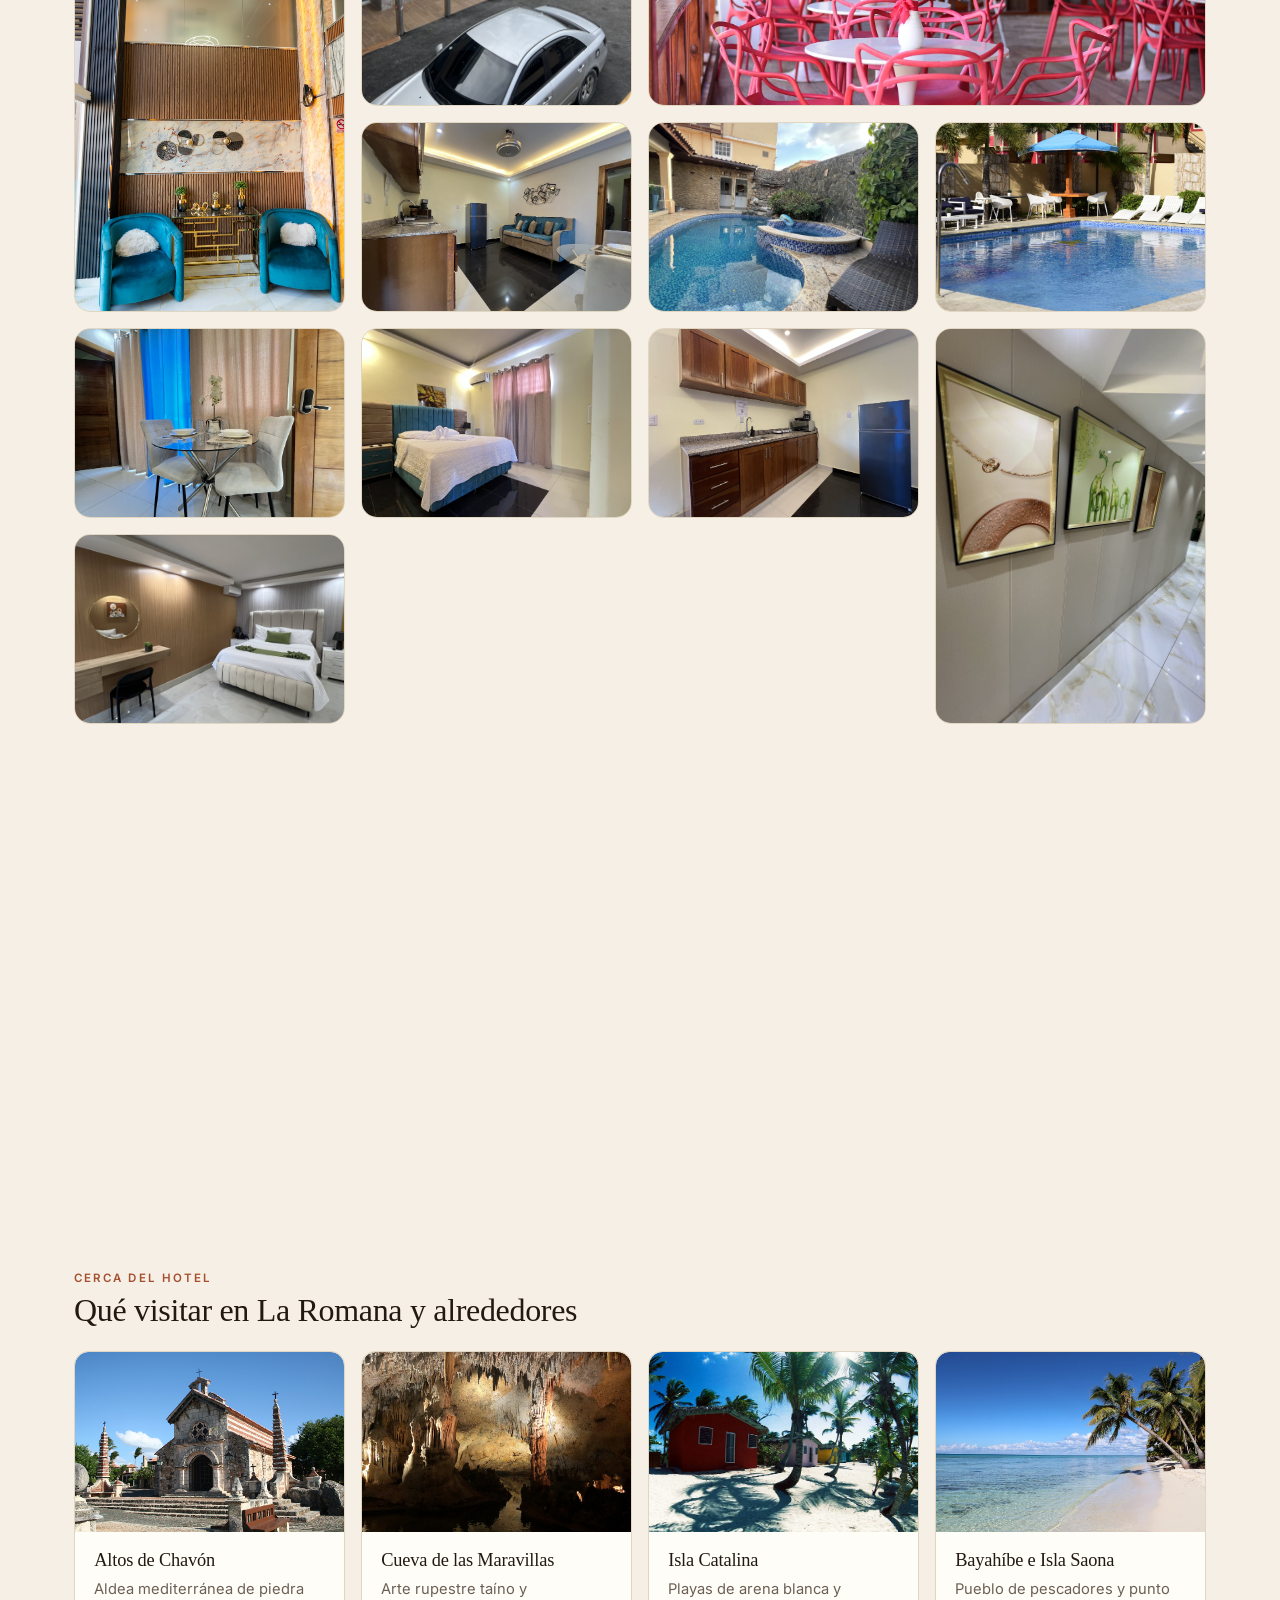
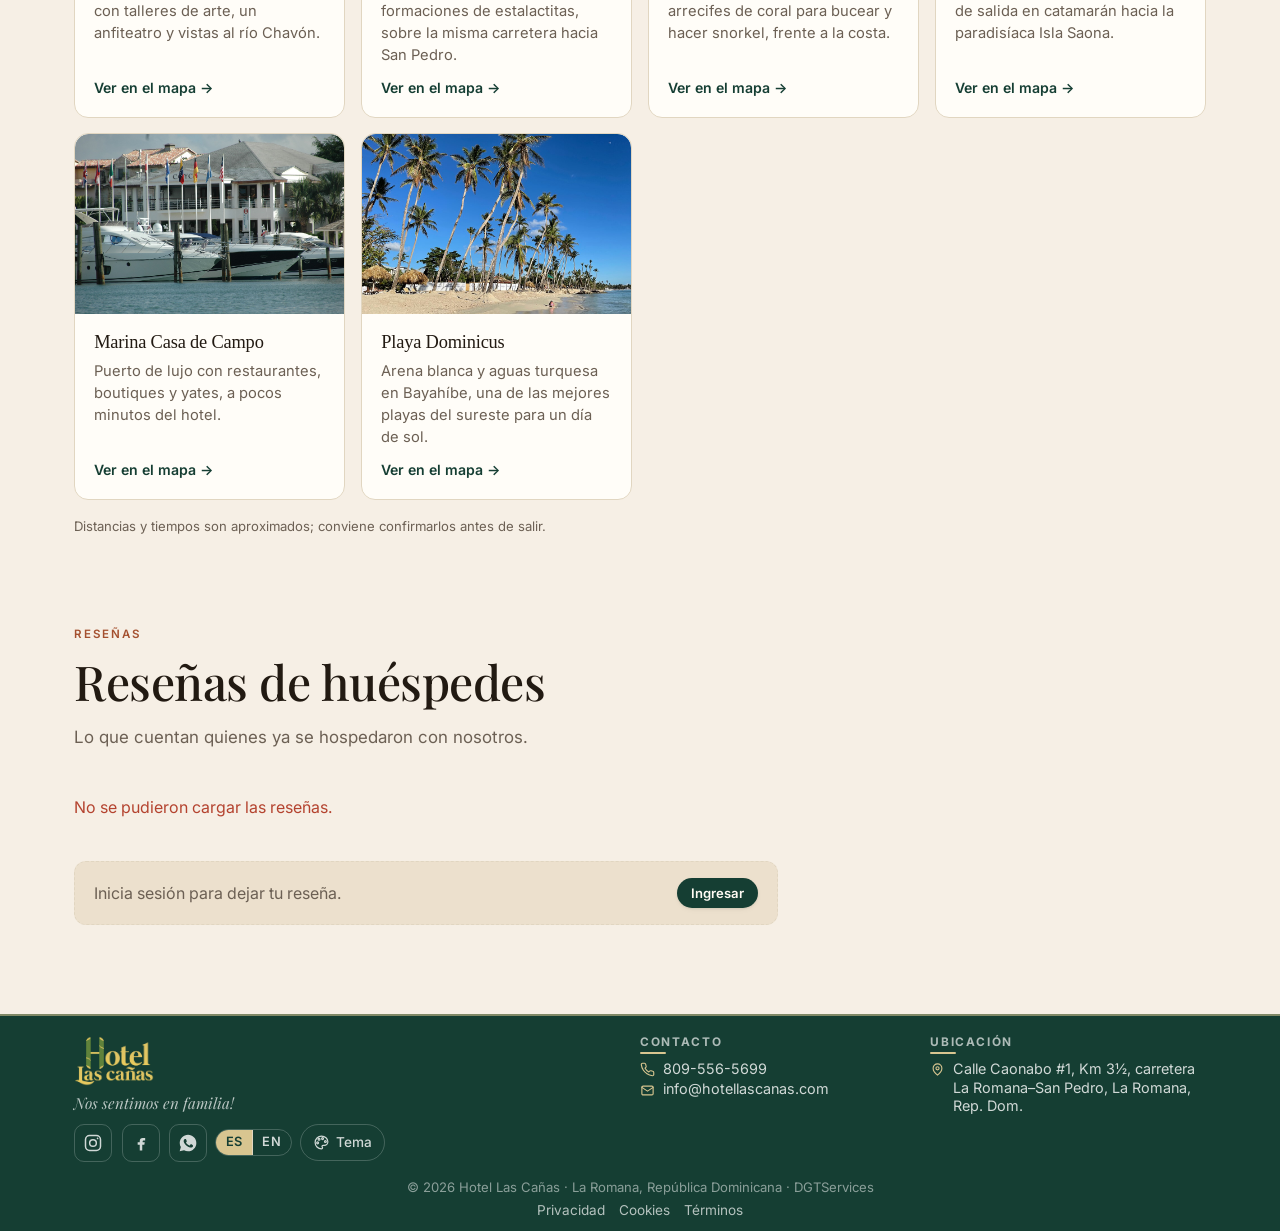
==== commit 02089fe0: "Galeria: bar, pasillos, piscina (sombrilla), fachada; lema al pie, fuera de la portada - Agrega bar/" ====
--- a/index.html
+++ b/index.html
@@ -11,14 +11,14 @@
   <link rel="apple-touch-icon" href="apple-touch-icon.png?v=2" />
 
   <!-- Aplica el tema antes de pintar (script externo, compatible con CSP estricta). -->
-  <script src="theme-init.js?v=20261021n"></script>
+  <script src="theme-init.js?v=20261021p"></script>
 
   <!-- Pares tipográficos de los temas (serif de títulos + sans de cuerpo). -->
   <link rel="preconnect" href="https://fonts.googleapis.com" />
   <link rel="preconnect" href="https://fonts.gstatic.com" crossorigin />
   <link rel="stylesheet" href="https://fonts.googleapis.com/css2?family=Cormorant+Garamond:wght@500;600;700&family=Inter:wght@400;500;600;700&family=Manrope:wght@400;500;600;700&family=Playfair+Display:wght@500;600;700&display=swap" />
 
-  <link rel="stylesheet" href="styles.css?v=20261021n" />
+  <link rel="stylesheet" href="styles.css?v=20261021p" />
 </head>
 <body>
   <!-- Enlace de salto para accesibilidad por teclado -->
@@ -81,9 +81,6 @@
       <div class="hero__content">
         <p class="hero__eyebrow reveal" data-i18n="hero.eyebrow">La Romana · República Dominicana</p>
         <h1 id="heroTitle" class="hero__title reveal" data-i18n-html="hero.title">Tu descanso<br /><em>en La Romana</em></h1>
-        <p class="hero__lede reveal" data-i18n="hero.lede">
-          Nos sentimos en familia
-        </p>
       </div>
       <a class="hero__scroll" href="#experiencia" aria-label="Desplázate para ver más" data-i18n-aria="hero.scrollAria">
         <svg viewBox="0 0 24 24" width="22" height="22" fill="none" stroke="currentColor" stroke-width="1.8" stroke-linecap="round" stroke-linejoin="round" aria-hidden="true"><path d="M12 5v14M6 13l6 6 6-6"/></svg>
@@ -231,19 +228,22 @@
         <div class="gallery__grid reveal" id="galeria-grid">
           <button type="button" class="gallery__item gallery__item--wide tilt3d"><img src="assets/hero.jpg?v=20261021e" alt="Piscina principal del hotel rodeada de palmeras" data-i18n-alt="gal.piscinaMain" loading="lazy" /></button>
           <button type="button" class="gallery__item tilt3d"><img src="assets/recepcion.jpg" alt="Recepción y lobby del hotel" data-i18n-alt="gal.recepcion" loading="lazy" /></button>
-          <button type="button" class="gallery__item gallery__item--tall tilt3d"><img src="assets/fachada-logo.jpg" alt="Fachada con el logo del Hotel Las Cañas" loading="lazy" /></button>
+          <button type="button" class="gallery__item gallery__item--tall tilt3d"><img src="assets/fachada-entrada.jpg" alt="Fachada y entrada del Hotel Las Cañas" title="Nuestra entrada" loading="lazy" /></button>
           <button type="button" class="gallery__item tilt3d"><img src="assets/habitacion-doble.jpg" alt="Habitación doble" data-i18n-alt="gal.doble" loading="lazy" /></button>
           <button type="button" class="gallery__item gallery__item--wide tilt3d"><img src="assets/piscina-panoramica.jpg?v=20261021e" alt="Vista panorámica de la piscina" loading="lazy" /></button>
           <button type="button" class="gallery__item tilt3d"><img src="assets/suite.jpg" alt="Habitación amplia con sala de estar" loading="lazy" /></button>
           <button type="button" class="gallery__item gallery__item--tall tilt3d"><img src="assets/ubicacion.jpg" alt="Fachada y exterior del hotel" data-i18n-alt="gal.fachada" loading="lazy" /></button>
           <button type="button" class="gallery__item tilt3d"><img src="assets/restaurante.jpg" alt="Restaurante y terraza del hotel" data-i18n-alt="gal.restaurante" loading="lazy" /></button>
+          <button type="button" class="gallery__item gallery__item--wide tilt3d"><img src="assets/bar-recreo.jpg" alt="Bar y área de recreo del hotel" title="Nuestro bar / área de recreo" loading="lazy" /></button>
           <button type="button" class="gallery__item tilt3d"><img src="assets/habitacion-sencilla.jpg" alt="Habitación sencilla" data-i18n-alt="gal.sencilla" loading="lazy" /></button>
           <button type="button" class="gallery__item gallery__item--tall tilt3d"><img src="assets/lobby.jpg" alt="Sala de espera del lobby" loading="lazy" /></button>
           <button type="button" class="gallery__item tilt3d"><img src="assets/aparta-hotel.jpg" alt="Sala del Aparta Hotel" data-i18n-alt="gal.aparta" loading="lazy" /></button>
           <button type="button" class="gallery__item tilt3d"><img src="assets/piscina.jpg" alt="Piscina con jacuzzi del hotel" data-i18n-alt="gal.jacuzzi" loading="lazy" /></button>
+          <button type="button" class="gallery__item tilt3d"><img src="assets/piscina-sombrilla.jpg" alt="Área de piscina con sombrilla y tumbonas" title="Nuestra piscina" loading="lazy" /></button>
           <button type="button" class="gallery__item tilt3d"><img src="assets/aparta-comedor.jpg" alt="Comedor del Aparta Hotel" loading="lazy" /></button>
           <button type="button" class="gallery__item tilt3d"><img src="assets/aparta-habitacion.jpg" alt="Dormitorio del Aparta Hotel" loading="lazy" /></button>
           <button type="button" class="gallery__item tilt3d"><img src="assets/aparta-cocina.jpg" alt="Cocina del Aparta Hotel" loading="lazy" /></button>
+          <button type="button" class="gallery__item gallery__item--tall tilt3d"><img src="assets/pasillo-arte.jpg" alt="Pasillos decorados del hotel" title="Nuestros pasillos" loading="lazy" /></button>
           <button type="button" class="gallery__item tilt3d"><img src="assets/habitacion-03.jpg" alt="Habitación con escritorio y cama" loading="lazy" /></button>
         </div>
       </div>
@@ -356,7 +356,7 @@
       <div class="foot__brand">
         <img class="brand__logo brand__logo--claro" src="assets/logo-lascanas.png" alt="Hotel Las Cañas" width="92" height="57" />
         <img class="brand__logo brand__logo--oscuro" src="assets/logo-lascanas-oro.png" alt="" aria-hidden="true" width="92" height="57" />
-        <p class="foot__motto" data-i18n="foot.motto">Nos sentimos en familia.</p>
+        <p class="foot__motto" data-i18n="foot.motto">Nos sentimos en familia!</p>
         <div class="foot__controls">
           <nav class="foot__social" aria-label="Redes sociales" data-i18n-aria="foot.socialAria">
             <a href="https://instagram.com/hotel_lascanas" target="_blank" rel="noopener" aria-label="Instagram de Hotel Las Cañas" data-c="ig">
@@ -690,7 +690,7 @@
     <svg viewBox="0 0 24 24" width="22" height="22" fill="none" stroke="currentColor" stroke-width="2" stroke-linecap="round" stroke-linejoin="round" aria-hidden="true"><path d="M12 19V5M6 11l6-6 6 6"/></svg>
   </button>
 
-  <script src="app.js?v=20261021o"></script>
-  <script src="tilt3d.js?v=20261021n" defer></script>
+  <script src="app.js?v=20261021p"></script>
+  <script src="tilt3d.js?v=20261021p" defer></script>
 </body>
 </html>
